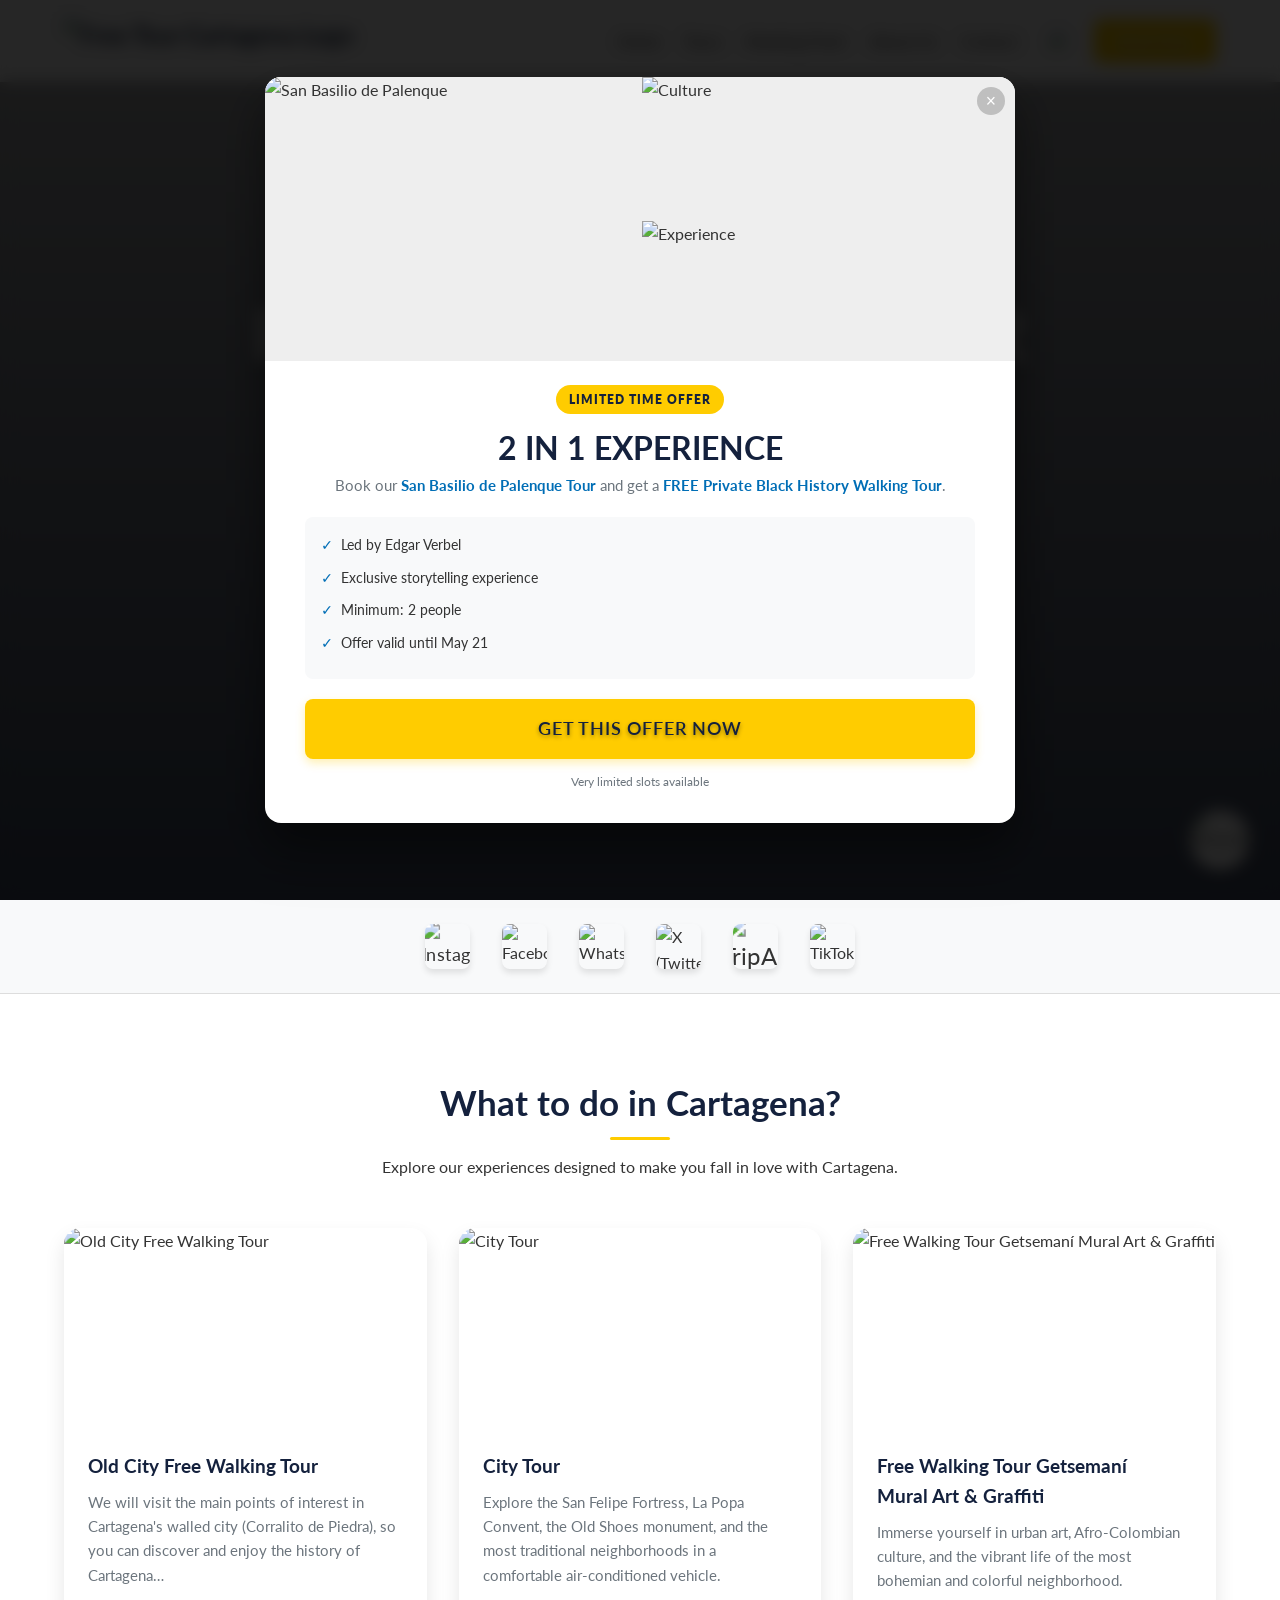
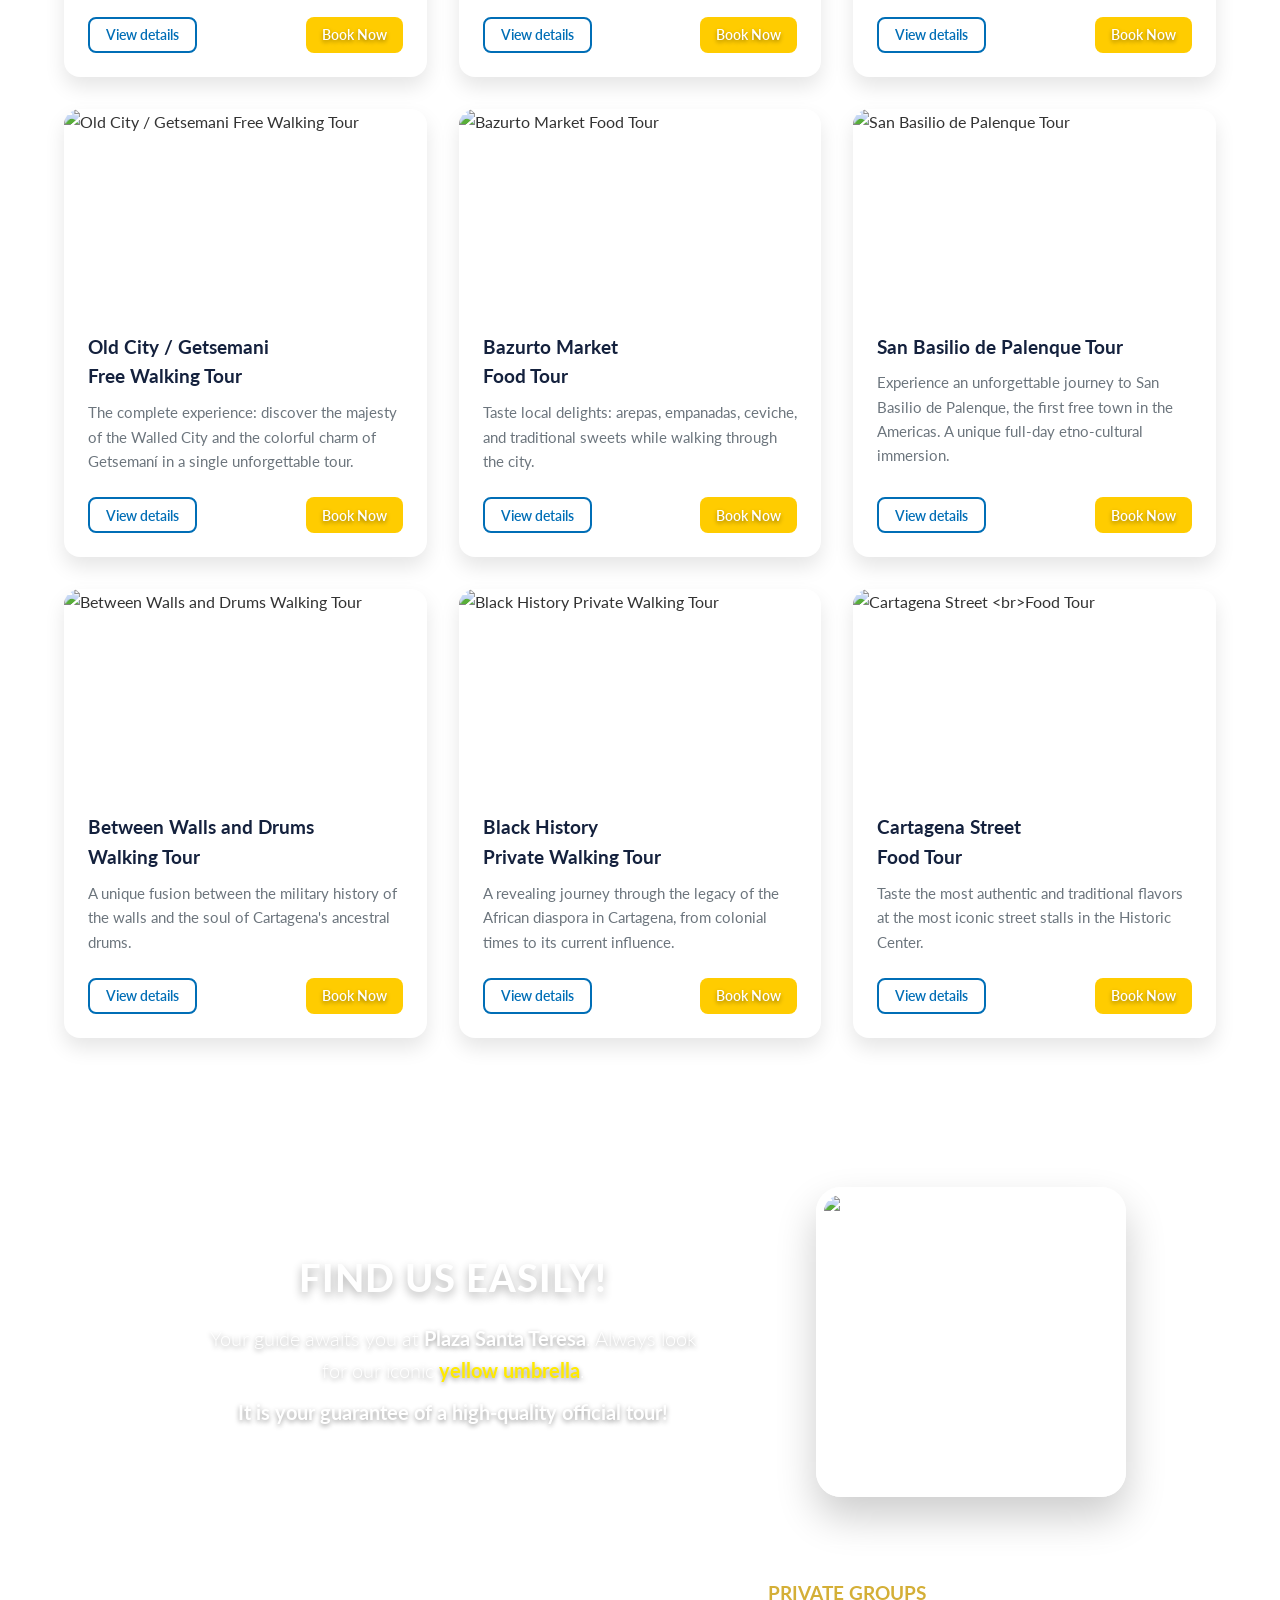
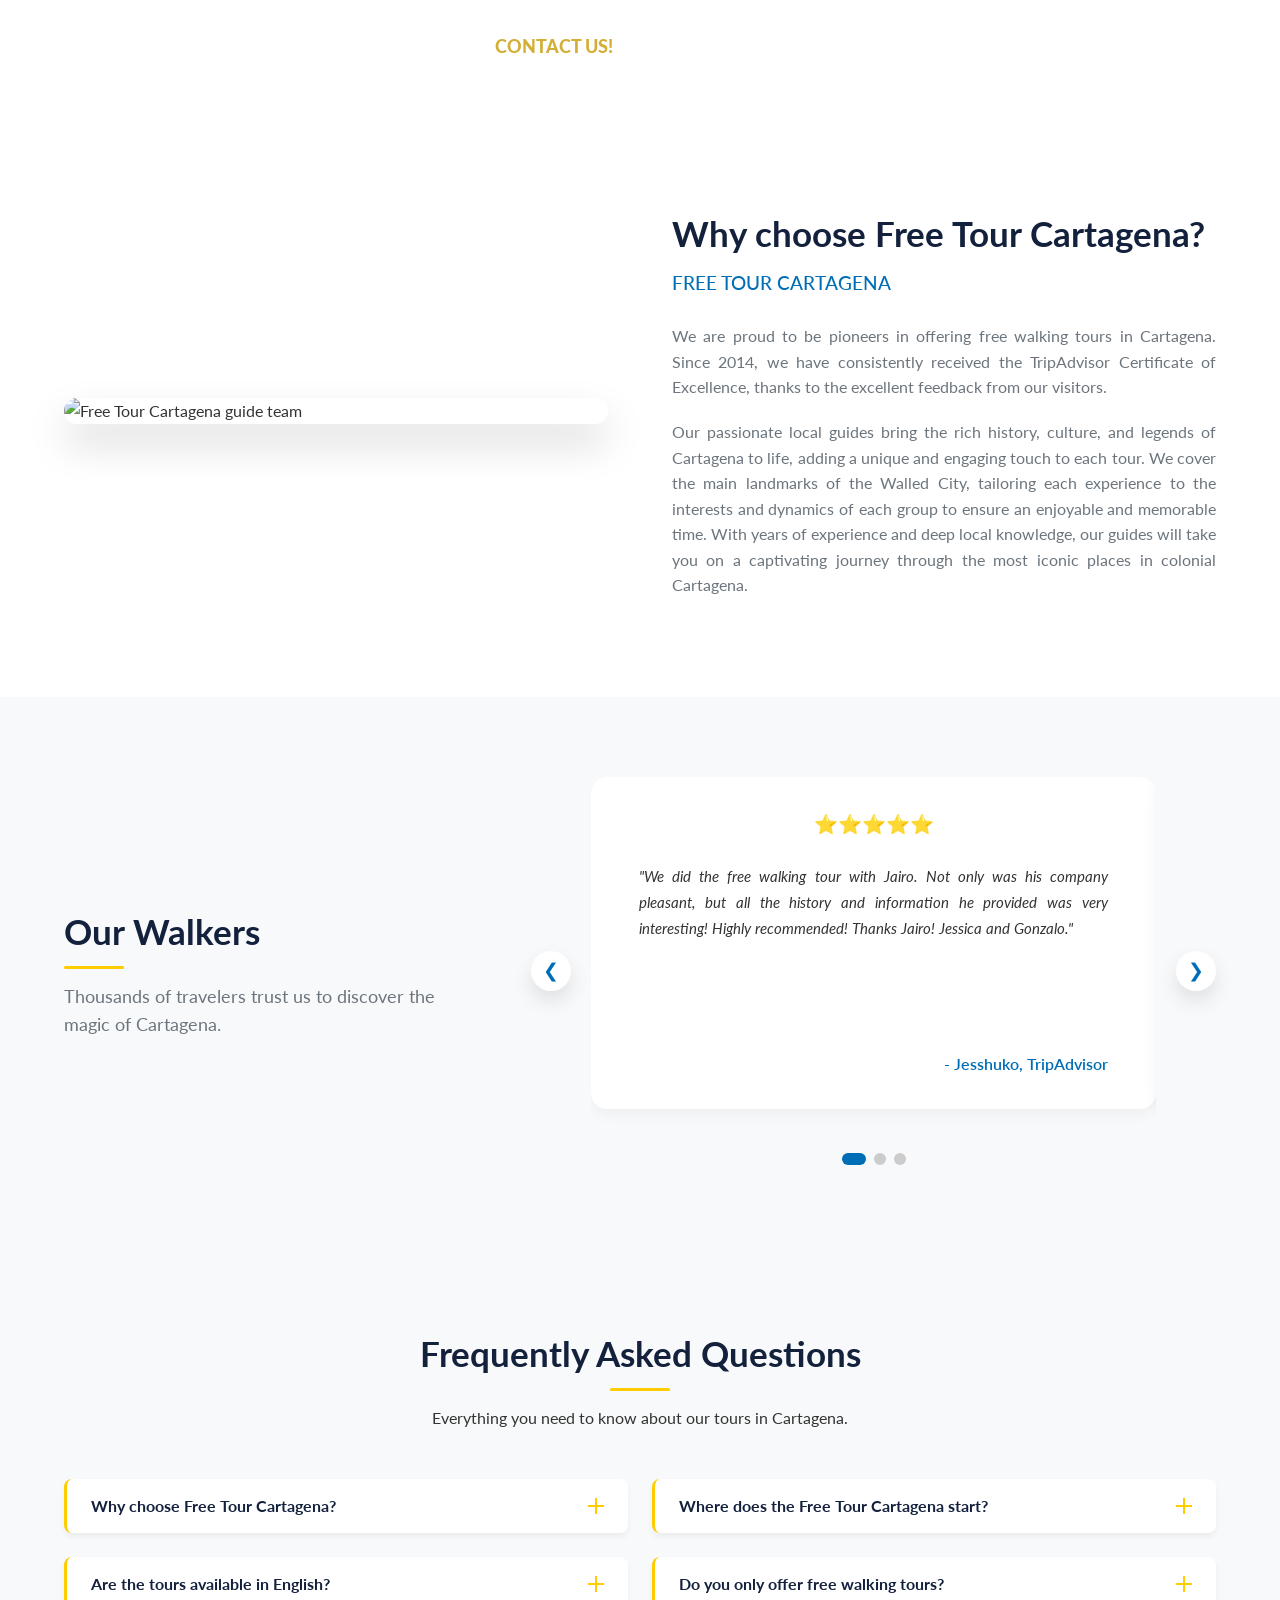
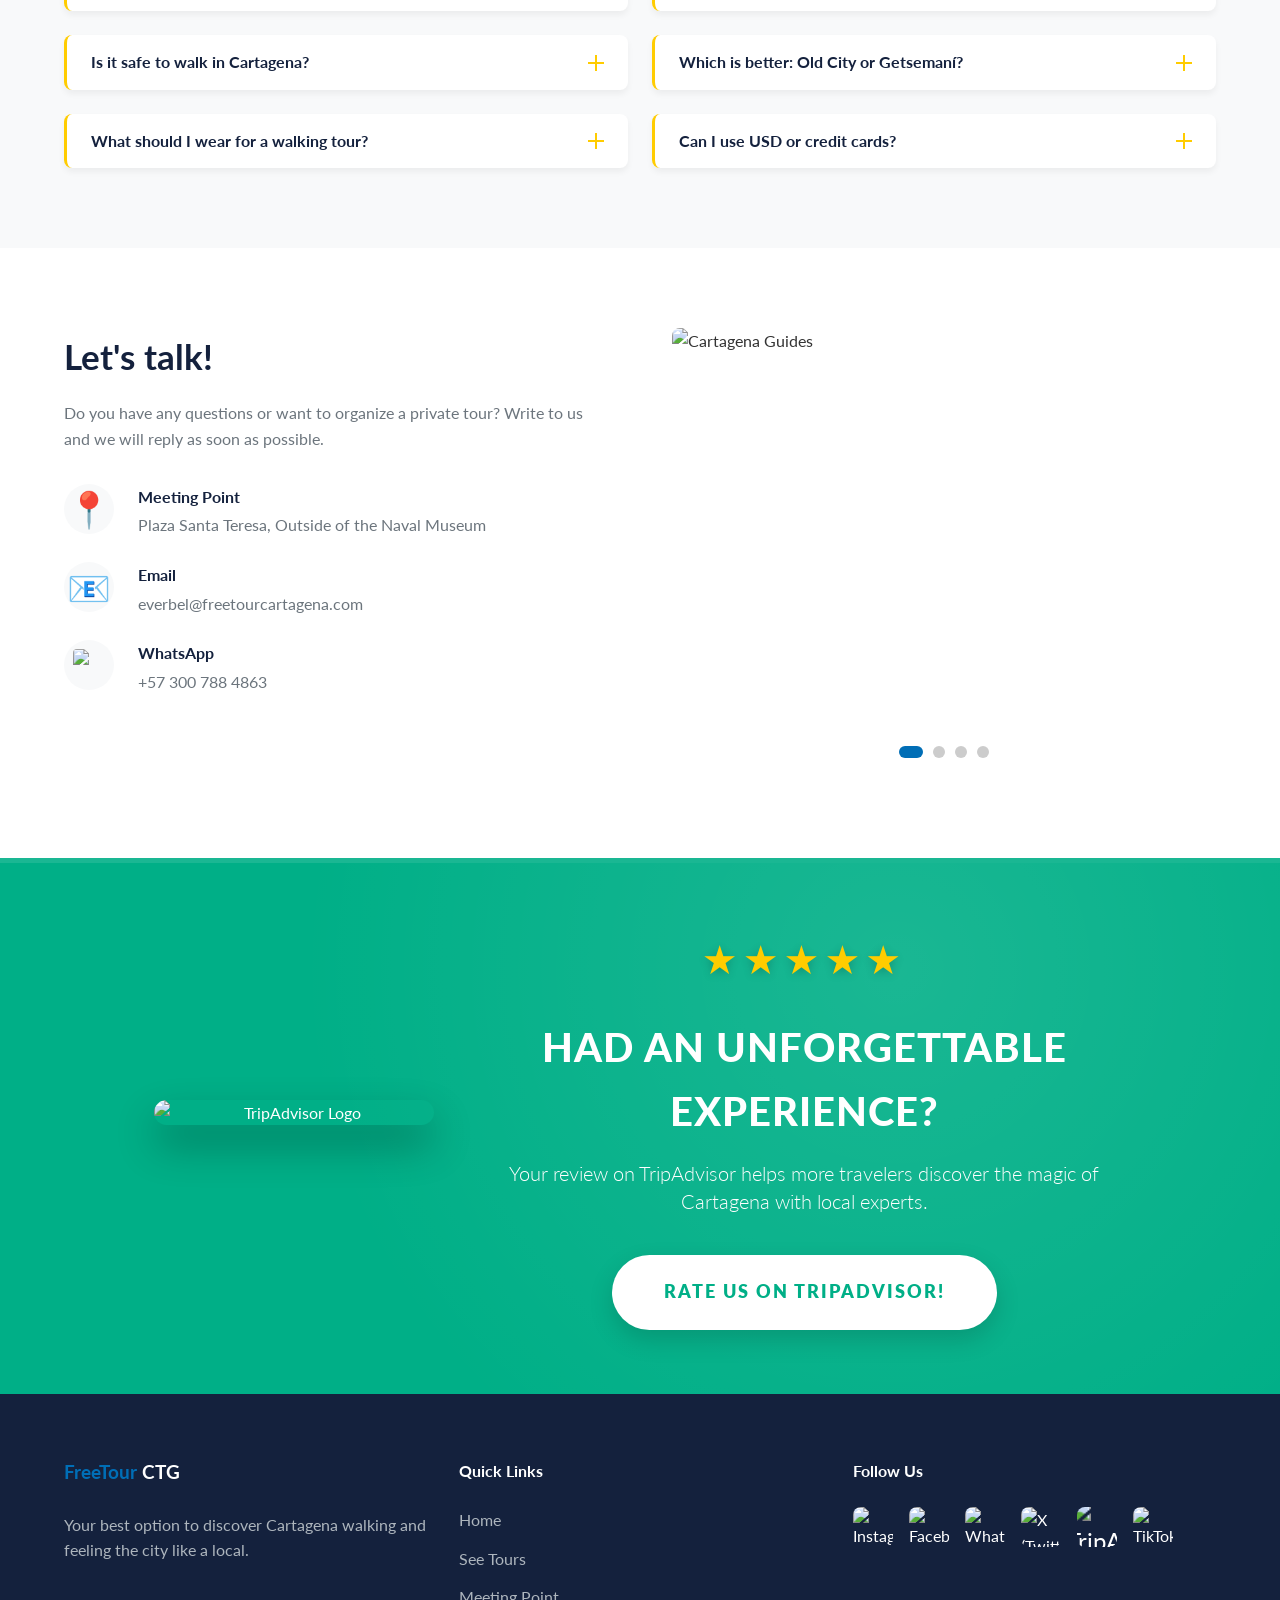
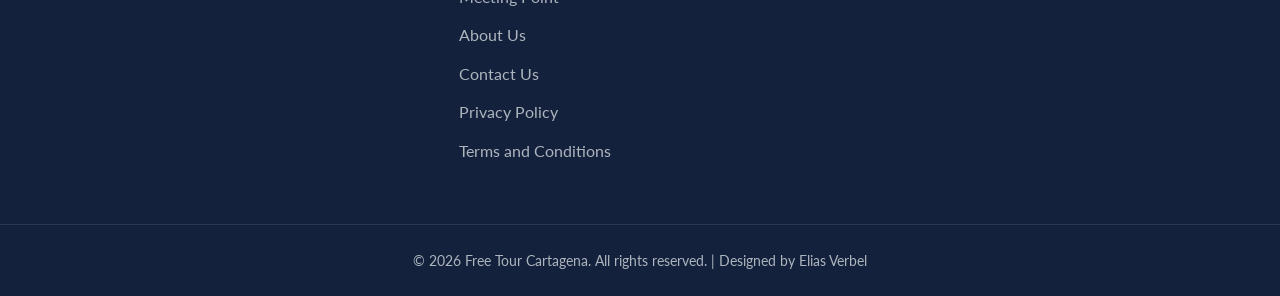
==== index.html @ 549efbe3 "confirmo" ====
<!DOCTYPE html>
<html lang="en">

<head>
    <!-- Google tag (gtag.js) -->
    <script async src="https://www.googletagmanager.com/gtag/js?id=AW-18088379600"></script>
    <script>
        window.dataLayer = window.dataLayer || [];
        function gtag() { dataLayer.push(arguments); }
        gtag('js', new Date());

        gtag('config', 'AW-18088379600');
    </script>
    <!-- Microsoft Clarity Tracking Code -->
    <script type="text/javascript">
        (function(c,l,a,r,i,t,y){
            c[a]=c[a]||function(){(c[a].q=c[a].q||[]).push(arguments)};
            t=l.createElement(r);t.async=1;t.src="https://www.clarity.ms/tag/"+i;
            y=l.getElementsByTagName(r)[0];y.parentNode.insertBefore(t,y);
        })(window, document, "clarity", "script", "wdgn4gk2gu");
    </script>
    <meta charset="UTF-8">
    <meta name="google-site-verification" content="i-Ymrdrwx2oy7xr4deEjilEba-neKweYPTjYNg5RTEI" />
    <meta name="viewport" content="width=device-width, initial-scale=1.0">
    <title>The Best Free Walking Tour in Cartagena, Colombia</title>
    <meta name="description"
        content="Discover Cartagena with the best local guides. Free tours through the Historic Center and Getsemaní. Book now and secure your spot!">
    <meta name="keywords"
        content="Free Tour Cartagena, Walking Tour Cartagena, Getsemani, Old City, Free Tour, Local Guides, Cartagena Colombia">
    <link rel="canonical" href="https://ftc-wheat.vercel.app/">
    <link rel="alternate" hreflang="en" href="https://ftc-wheat.vercel.app/index.html">
    <link rel="alternate" hreflang="es" href="https://ftc-wheat.vercel.app/index-es.html">

    <!-- Open Graph / Facebook -->
    <meta property="og:type" content="website">
    <meta property="og:url" content="https://ftc-wheat.vercel.app/">
    <meta property="og:title" content="The Best Free Walking Tour in Cartagena, Colombia">
    <meta property="og:description"
        content="Discover the history, culture, and flavor of Cartagena with our expert guides. Book your spot now!">
    <meta property="og:image" content="https://ftc-wheat.vercel.app/images/old-city-5.jpg">
    <meta property="og:site_name" content="Free Tour Cartagena">

    <script type="application/ld+json">
    [
      {
        "@context": "https://schema.org",
        "@type": "TravelAgency",
        "@id": "https://ftc-wheat.vercel.app/#organization",
        "name": "Free Tour Cartagena",
        "url": "https://ftc-wheat.vercel.app/",
        "logo": "https://ftc-wheat.vercel.app/images/free-tour-ctg.-col-2.png",
        "image": "https://ftc-wheat.vercel.app/images/old-city-5.jpg",
        "description": "The pioneer and highest-rated free walking tour provider in Cartagena, Colombia since 2014, with over 100,000 satisfied tourists.",
        "address": {
          "@type": "PostalAddress",
          "addressLocality": "Cartagena",
          "addressRegion": "Bolivar",
          "addressCountry": "CO",
          "streetAddress": "Plaza Santa Teresa"
        },
        "telephone": "+573007884863",
        "priceRange": "$",
        "sameAs": [
          "https://www.tripadvisor.co/Attraction_Review-g297476-d7212576-Reviews-Free_Tour_Cartagena-Cartagena_Cartagena_District_Bolivar_Department.html",
          "https://www.instagram.com/free_tour_cartagena/",
          "https://www.facebook.com/freetourcartagena",
          "https://x.com/FTCartagena",
          "https://www.tiktok.com/@free.tour.cartage"
        ]
      },
      {
        "@context": "https://schema.org",
        "@type": "TouristTrip",
        "name": "Old City Free Walking Tour Cartagena",
        "description": "Discover the history and architecture of Cartagena's Walled City with expert local guides.",
        "provider": { "@id": "https://ftc-wheat.vercel.app/#organization" },
        "itinerary": {
          "@type": "ItemList",
          "itemListElement": [
            { "@type": "ListItem", "position": 1, "item": { "@type": "TouristAttraction", "name": "Plaza Santa Teresa" } },
            { "@type": "ListItem", "position": 2, "item": { "@type": "TouristAttraction", "name": "Torre del Reloj" } },
            { "@type": "ListItem", "position": 3, "item": { "@type": "TouristAttraction", "name": "Plaza San Pedro Claver" } }
          ]
        },
        "offers": {
          "@type": "Offer",
          "price": "0",
          "priceCurrency": "USD",
          "description": "Free tour based on tips/gratuities."
        }
      },
      {
        "@context": "https://schema.org",
        "@type": "FAQPage",
        "mainEntity": [
          {
            "@type": "Question",
            "name": "Why choose Free Tour Cartagena?",
            "acceptedAnswer": {
              "@type": "Answer",
              "text": "We are pioneers since 2014 and have received the TripAdvisor Certificate of Excellence for 10 consecutive years. More than 100,000 tourists have already trusted us to discover Cartagena with our expert local guides."
            }
          },
          {
            "@type": "Question",
            "name": "Where does the Free Tour Cartagena start?",
            "acceptedAnswer": {
              "@type": "Answer",
              "text": "The meeting point is at Plaza Santa Teresa, outside the Naval Museum. Look for the guides with yellow umbrellas."
            }
          },
          {
            "@type": "Question",
            "name": "Are the tours available in English?",
            "acceptedAnswer": {
              "@type": "Answer",
              "text": "Yes, we offer tours in both English and Spanish with specialized professional guides."
            }
          },
          {
            "@type": "Question",
            "name": "Do you only offer free walking tours?",
            "acceptedAnswer": {
              "@type": "Answer",
              "text": "No! In addition to our famous Free Walking Tours, we offer specialized experiences including Street Food Tours, Private City Tours, San Basilio de Palenque trips, and Cultural Tours."
            }
          },
          {
            "@type": "Question",
            "name": "Is it safe to walk in Cartagena?",
            "acceptedAnswer": {
              "@type": "Answer",
              "text": "Yes, the Historic Center and Getsemaní are safe for walking. Our guided tours provide an extra layer of security and local knowledge for a worry-free experience."
            }
          },
          {
            "@type": "Question",
            "name": "Which is better: Old City or Getsemani?",
            "acceptedAnswer": {
              "@type": "Answer",
              "text": "Both are essential! The Old City is historical and architectural, while Getsemaní is bohemian and full of street art. Our tours combine both areas."
            }
          },
          {
            "@type": "Question",
            "name": "What should I wear for a walking tour?",
            "acceptedAnswer": {
              "@type": "Answer",
              "text": "Wear light, breathable clothing, comfortable walking shoes, sunscreen, and a hat. Morning tours are best to avoid the heat."
            }
          },
          {
            "@type": "Question",
            "name": "Can I use US dollars or credit cards?",
            "acceptedAnswer": {
              "@type": "Answer",
              "text": "Yes! For your convenience, we accept US Dollars (USD), Credit Cards, and Debit Cards for your gratuities or paid tours. We still recommend having some Colombian Pesos (COP) for small street purchases."
            }
          }
        ]
      }
    ]
    </script>

    <!-- Twitter -->
    <meta property="twitter:card" content="summary_large_image">
    <meta property="twitter:url" content="https://ftc-wheat.vercel.app/">
    <meta property="twitter:title" content="The Best Free Walking Tour in Cartagena, Colombia">
    <meta property="twitter:description"
        content="Discover the history, culture, and flavor of Cartagena with our expert guides. Book your spot now!">
    <meta property="twitter:image" content="https://ftc-wheat.vercel.app/images/old-city-5.jpg">


    <!-- Favicon -->
    <link rel="icon" type="image/png" href="images/free-tour-ctg.-col-2.png">
    <link rel="apple-touch-icon" href="images/free-tour-ctg.-col-2.png">
    <link rel="shortcut icon" href="images/free-tour-ctg.-col-2.png">

    <link
        href="https://fonts.googleapis.com/css2?family=Lato:wght@300;400;700&family=Roboto:wght@400;500;700;900&display=swap"
        rel="stylesheet">
    <link rel="stylesheet" href="styles.css">
</head>

<body>
    <!-- Header / Navbar -->
    <header class="header" id="header">
        <div class="nav-container">
            <a href="#" class="logo">
                <span class="logo-img-wrapper">
                    <img src="images/free-tour-ctg.-col-2.png" alt="Free Tour Cartagena Logo" class="logo-img"
                        loading="lazy" decoding="async">
                </span>
            </a>

            <nav class="navbar" id="navbar">
                <ul class="nav-list" style="align-items: center;">
                    <li><a href="#hero" class="nav-link">Home</a></li>
                    <li><a href="#tours" class="nav-link">Tours</a></li>
                    <li><a href="#meeting-point" class="nav-link">Meeting Point</a></li>
                    <li><a href="#about" class="nav-link">About Us</a></li>
                    <li><a href="#contact" class="nav-link">Contact</a></li>
                    <li class="lang-selector-mobile" style="display:none; margin-top: 1rem;"><a href="index-es.html"
                            class="lang-toggle" title="Switch to Spanish"
                            style="font-size: 1.5rem; text-decoration: none;"><img src="images/co-flag.png"
                                alt="Spanish"
                                style="width:24px; height:18px; object-fit:cover; border-radius:2px; vertical-align: middle;"
                                loading="lazy" decoding="async"></a></li>
                </ul>
                <div class="nav-actions" style="display: flex; gap: 1rem; align-items: center;">
                    <a href="index-es.html" class="lang-toggle desktop-lang" title="Switch to Spanish"
                        style="font-size: 1.5rem; text-decoration: none; cursor: pointer; display: flex; align-items: center;"><img
                            src="images/co-flag.png" alt="Spanish"
                            style="width:28px; height:20px; object-fit:cover; border-radius:3px;" loading="lazy"
                            decoding="async"></a>
                    <a href="https://forms.gle/qF7ktyChunCXRwVp8" target="_blank" rel="noopener noreferrer"
                        class="btn btn-primary nav-btn"
                        style="margin:0; text-decoration:none; display:inline-block;">Book Now</a>
                </div>
            </nav>

            <button class="hamburger" id="hamburger" aria-label="Open menu">
                <span class="bar"></span>
                <span class="bar"></span>
                <span class="bar"></span>
            </button>
        </div>
    </header>

    <main>
        <!-- Hero Section -->
        <section class="hero" id="hero">
            <div class="hero-overlay"></div>
            <div class="hero-content fade-in">
                <h1 class="hero-title"><span class="title-top">Free Walking Tour</span> <br> <span
                        class="text-accent">Cartagena</span></h1>
                <p class="hero-subtitle">Discover the magic, history, and flavor of the walled city with expert local
                    guides.</p>
                <div class="hero-buttons" style="display: flex; justify-content: center; width: 100%;">
                    <a href="https://forms.gle/qF7ktyChunCXRwVp8" class="btn btn-primary" target="_blank"
                        rel="noopener noreferrer"
                        style="background-color: #ffc107; color: #333; font-weight: 800; font-size: 1.3rem; padding: 18px 50px; text-transform: uppercase; letter-spacing: 1px; box-shadow: 0 6px 15px rgba(0,0,0,0.4); text-decoration: none; display: inline-block;">BOOK
                        NOW</a>
                </div>
            </div>
        </section>



        <!-- Social Icons Strip -->
        <section class="social-strip">
            <div class="container">
                <a href="https://www.instagram.com/free_tour_cartagena/" target="_blank" rel="noopener noreferrer"
                    class="social-icon-link" title="Instagram">
                    <img src="images/instagram.jpeg" alt="Instagram"
                        style="width: 100%; height: 100%; object-fit: cover; transform: scale(1.15);" loading="lazy"
                        decoding="async">
                </a>
                <a href="https://www.facebook.com/freetourcartagena" target="_blank" rel="noopener noreferrer"
                    class="social-icon-link" title="Facebook">
                    <img src="images/facebook.png" alt="Facebook" loading="lazy" decoding="async">
                </a>
                <a href="https://wa.me/573007884863" target="_blank" rel="noopener noreferrer" class="social-icon-link"
                    title="WhatsApp">
                    <img src="images/whatsapp.jpg" alt="WhatsApp" loading="lazy" decoding="async">
                </a>
                <a href="https://x.com/FTCartagena" target="_blank" rel="noopener noreferrer" class="social-icon-link"
                    title="X (Twitter)">
                    <img src="images/x.png" alt="X (Twitter)" loading="lazy" decoding="async">
                </a>
                <a href="https://www.tripadvisor.co/Attraction_Review-g297476-d7212576-Reviews-Free_Tour_Cartagena-Cartagena_Cartagena_District_Bolivar_Department.html"
                    target="_blank" rel="noopener noreferrer" class="social-icon-link" title="TripAdvisor">
                    <img src="images/tripadvisor.png" alt="TripAdvisor" class="ta-icon-img" loading="lazy"
                        decoding="async">
                </a>
                <a href="https://www.tiktok.com/@free.tour.cartage" target="_blank" rel="noopener noreferrer"
                    class="social-icon-link" title="TikTok">
                    <img src="images/tiktok.png" alt="TikTok" loading="lazy" decoding="async">
                </a>
            </div>
        </section>

        <!-- Tours Section -->
        <section class="tours section" id="tours">
            <div class="container">
                <div class="section-title text-center">
                    <h2>What to do in Cartagena?</h2>
                    <p>Explore our experiences designed to make you fall in love with Cartagena.</p>
                </div>

                <div class="tours-grid">
                    <!-- Card 1 -->
                    <article class="tour-card">
                        <div class="tour-card-img">
                            <img src="images/old-city-5.jpg" data-modal-img="images/old-city-3.jpg,images/old-city.jpg"
                                alt="Old City Free Walking Tour" loading="lazy" decoding="async">

                        </div>
                        <div class="tour-card-content">
                            <h3>Old City Free Walking Tour</h3>
                            <p>We will visit the main points of interest in Cartagena's walled city (Corralito de
                                Piedra), so you can discover and enjoy the history of Cartagena…</p>
                            <div class="tour-more-details">
                                <p style="margin-bottom: 15px; line-height: 1.6;">This is a scenic walking tour where,
                                    instead of visiting museums, we immerse ourselves in the essence of the city. We
                                    start at <a href="https://maps.app.goo.gl/vC9tEFyDg2LsvtPC9" target="_blank"
                                        rel="noopener noreferrer" style="color: inherit; text-decoration: none;">Plaza
                                        Santa Teresa</a> with an introduction to the history of Cartagena, to then walk
                                    through iconic places such as Plaza San Pedro Claver, Plaza de la Aduana, the
                                    legendary Torre del Reloj, and Plaza de la Proclamación. We will also visit the
                                    Catedral de Santa Catalina, Parque Simón Bolívar, and the iconic plazas of Santo
                                    Domingo and de la Merced, discovering the secrets held within every corner of the
                                    Walled City.</p>
                                <ul style="list-style: none; padding: 0; font-size: 1.05rem;">
                                    <li style="margin-bottom: 10px;"><strong
                                            style="color: var(--primary-color);">Meeting Point:</strong> <a
                                            href="https://maps.app.goo.gl/vC9tEFyDg2LsvtPC9" target="_blank"
                                            rel="noopener noreferrer"
                                            style="color: inherit; text-decoration: none;">Plaza Santa Teresa</a></li>
                                    <li style="margin-bottom: 10px;"><strong
                                            style="color: var(--primary-color);">Departures:</strong> Every day</li>
                                    <li style="margin-bottom: 10px;"><strong
                                            style="color: var(--primary-color);">Schedule:</strong> 10:00 a.m.</li>
                                    <li style="margin-bottom: 10px;"><strong
                                            style="color: var(--primary-color);">Language:</strong> English/Spanish</li>
                                    <li><strong style="color: var(--primary-color);">Duration:</strong> 2 hours</li>
                                </ul>
                            </div>
                            <div class="tour-actions">
                                <button class="btn btn-outline btn-sm"
                                    onclick="openTourDetails(this, 'Old City Free Walking Tour')">View details</button>
                                <a href="https://forms.gle/qF7ktyChunCXRwVp8" class="btn btn-primary btn-sm"
                                    target="_blank" rel="noopener noreferrer">Book Now</a>
                            </div>
                        </div>
                    </article>

                    <!-- Card 2 -->
                    <article class="tour-card">
                        <div class="tour-card-img">
                            <img src="images/castillo.jpg" data-modal-img="images/city-1.jpg,images/city-2.jpg"
                                alt="City Tour" loading="lazy" decoding="async">

                        </div>
                        <div class="tour-card-content">
                            <h3>City Tour</h3>
                            <p>Explore the San Felipe Fortress, La Popa Convent, the Old Shoes monument, and the most
                                traditional neighborhoods in a comfortable air-conditioned vehicle.</p>
                            <div class="tour-more-details">
                                <p style="margin-bottom: 15px; line-height: 1.6; text-align: justify;">The tour includes
                                    pickup in an air-conditioned vehicle in Manga, Bocagrande, Crespo, Castillo Grande,
                                    and Laguito (or meeting points at Las Bóvedas and Hotel Charleston for the Downtown
                                    area). We will visit the San Felipe de Barajas Fortress and the Santa Cruz de la
                                    Popa Convent with entrance tickets included, as well as a stop at the Old Shoes
                                    Monument. The tour is completed with a visit through traditional neighborhoods and a
                                    guided one-hour walk through the Historic Center with a specialized professional
                                    guide.</p>
                                <ul style="list-style: none; padding: 0; font-size: 1.05rem; margin-bottom: 15px;">
                                    <li style="margin-bottom: 5px;"><strong
                                            style="color: var(--primary-color);">Departures:</strong> Every day</li>
                                    <li style="margin-bottom: 5px;"><strong
                                            style="color: var(--primary-color);">Time:</strong> 8:00 am and 2:00 p.m.
                                    </li>
                                    <li style="margin-bottom: 5px;"><strong
                                            style="color: var(--primary-color);">Language:</strong> English/Spanish
                                        (simultaneously)</li>
                                    <li style="margin-bottom: 1px;"><strong
                                            style="color: var(--primary-color);">Duration:</strong> 4 hours</li>
                                    <li style="margin-bottom: 5px;"><strong
                                            style="color: var(--primary-color);">Price:</strong> $50 USD per person</li>
                                    <li style="margin-bottom: 5px;"><strong
                                            style="color: var(--primary-color);">Reservations:</strong> Minimum 24 hours
                                        before</li>
                                </ul>
                                <p
                                    style="font-size: 0.95rem; color: #555; background: #f9f9f9; padding: 10px; border-left: 4px solid var(--primary-color);">
                                    <strong>Private Tour</strong> option available for $70 USD per person (minimum of
                                    two people).</p>
                            </div>
                            <div class="tour-actions">
                                <button class="btn btn-outline btn-sm" onclick="openTourDetails(this, 'City Tour')">View
                                    details</button>
                                <a href="https://forms.gle/qF7ktyChunCXRwVp8" class="btn btn-primary btn-sm"
                                    target="_blank" rel="noopener noreferrer">Book Now</a>
                            </div>
                        </div>
                    </article>

                    <!-- Card 3 -->
                    <article class="tour-card">
                        <div class="tour-card-img">
                            <img src="images/getsemani-2.jpg"
                                data-modal-img="images/getsemani-4.jpg,images/getsemani-5.jpg,images/getsemani-6.jpg"
                                alt="Free Walking Tour Getsemaní Mural Art & Graffiti" loading="lazy" decoding="async">

                        </div>
                        <div class="tour-card-content">
                            <h3>Free Walking Tour Getsemaní <br>Mural Art & Graffiti</h3>
                            <p>Immerse yourself in urban art, Afro-Colombian culture, and the vibrant life of the most
                                bohemian and colorful neighborhood.</p>
                            <div class="tour-more-details">
                                <p style="margin-bottom: 15px; line-height: 1.6;">Learn the true history of Graffiti and
                                    Mural Art located in the "coolest" neighborhood in the world according to Forbes
                                    Magazine, we are talking about the Getsemaní neighborhood. We will walk through its
                                    streets and learn the history of its alleys, houses, and plazas. After this walking
                                    tour, you will understand why everyone says: "I love Getsemaní". We will walk on the
                                    Walls and you will understand why it is called "The Slums of Getsemaní".</p>
                                <ul style="list-style: none; padding: 0; font-size: 1.05rem;">
                                    <li style="margin-bottom: 10px;"><strong
                                            style="color: var(--primary-color);">Meeting Point:</strong> Palito de
                                        Caucho</li>
                                    <li style="margin-bottom: 10px;"><strong
                                            style="color: var(--primary-color);">Departures:</strong> Monday to Saturday
                                    </li>
                                    <li style="margin-bottom: 10px;"><strong
                                            style="color: var(--primary-color);">Time:</strong> 4:00 p.m.</li>
                                    <li style="margin-bottom: 10px;"><strong
                                            style="color: var(--primary-color);">Language:</strong> English Only</li>
                                    <li><strong style="color: var(--primary-color);">Duration:</strong> 2 hours</li>
                                </ul>
                            </div>
                            <div class="tour-actions">
                                <button class="btn btn-outline btn-sm"
                                    onclick="openTourDetails(this, 'Free Walking Tour Getsemaní <br>Mural Art &amp; Graffiti')">View
                                    details</button>
                                <a href="https://forms.gle/qF7ktyChunCXRwVp8" class="btn btn-primary btn-sm"
                                    target="_blank" rel="noopener noreferrer">Book Now</a>
                            </div>
                        </div>
                    </article>

                    <!-- Card 4 (Old City / Getsemaní) -->
                    <article class="tour-card">
                        <div class="tour-card-img">
                            <img src="images/old-city-6.jpg"
                                data-modal-img="images/getsemani.jpg,images/old-city.jpg,images/getsemani-5.jpg,images/getsemani.jpg"
                                alt="Old City / Getsemani Free Walking Tour"
                                style="object-position: center calc(50% + 5px);" loading="lazy" decoding="async">

                        </div>
                        <div class="tour-card-content">
                            <h3>Old City / Getsemani <br> Free Walking Tour</h3>
                            <p>The complete experience: discover the majesty of the Walled City and the colorful charm
                                of Getsemaní in a single unforgettable tour.</p>
                            <div class="tour-more-details">
                                <p style="margin-bottom: 15px; line-height: 1.6;">This combination tour offers the best
                                    of both worlds. We will begin by exploring the squares and historic ramparts of the
                                    Old City, then cross into the vibrant Getsemaní neighborhood, famous for its urban
                                    art, flags, and authentic atmosphere. A comprehensive walk to understand Cartagena's
                                    evolution from its colonial roots to its bohemian present.</p>
                                <ul style="list-style: none; padding: 0; font-size: 1.05rem;">
                                    <li style="margin-bottom: 10px;"><strong
                                            style="color: var(--primary-color);">Meeting Point:</strong> <a
                                            href="https://maps.app.goo.gl/vC9tEFyDg2LsvtPC9" target="_blank"
                                            rel="noopener noreferrer"
                                            style="color: inherit; text-decoration: none;">Plaza Santa Teresa</a></li>
                                    <li style="margin-bottom: 10px;"><strong
                                            style="color: var(--primary-color);">Departures:</strong> Every day</li>
                                    <li style="margin-bottom: 10px;"><strong
                                            style="color: var(--primary-color);">Time:</strong> 9:30 a.m. and 4:00 p.m.
                                    </li>
                                    <li style="margin-bottom: 10px;"><strong
                                            style="color: var(--primary-color);">Language:</strong> Spanish/English</li>
                                    <li><strong style="color: var(--primary-color);">Duration:</strong> 2.5 hours</li>
                                </ul>
                            </div>
                            <div class="tour-actions">
                                <button class="btn btn-outline btn-sm"
                                    onclick="openTourDetails(this, 'Old City / Getsemani <br> Free Walking Tour')">View
                                    details</button>
                                <a href="https://forms.gle/qF7ktyChunCXRwVp8" class="btn btn-primary btn-sm"
                                    target="_blank" rel="noopener noreferrer">Book Now</a>
                            </div>
                        </div>
                    </article>

                    <!-- Card 5 (Bazurto Duplicate) -->
                    <article class="tour-card">
                        <div class="tour-card-img">
                            <img src="images/bazurto.jpg"
                                data-modal-img="images/bazurto-2.jpg,images/bazurto-3.jpg,images/bazurto-4.jpg"
                                alt="Bazurto Market Food Tour" loading="lazy" decoding="async">
                        </div>
                        <div class="tour-card-content">
                            <h3>Bazurto Market <br>Food Tour</h3>
                            <p>Taste local delights: arepas, empanadas, ceviche, and traditional sweets while walking
                                through the city.</p>
                            <div class="tour-more-details">
                                <p style="margin-bottom: 15px; line-height: 1.6;">Bazurto Market is a traditional market
                                    offering fish, meat, fruit, and clothing, and it is as significant in Cartagena as
                                    the Old City or the 'little Miami' (Bocagrande). It is a very traditional market,
                                    barely visited by tourists.</p>
                                <p style="margin-bottom: 15px; line-height: 1.6;">We will walk through a labyrinth of
                                    narrow streets, where the tour guide will introduce you to all kinds of fruits,
                                    vegetables, fish, seafood, and meats. We will taste different fruits and enjoy a
                                    delicious, typical lunch.</p>
                                <p style="margin-bottom: 15px; line-height: 1.6;">At the end of our visit to Bazurto
                                    Market, you will enjoy a cold Costeñita beer in a popular bar.</p>
                                <ul style="list-style: none; padding: 0; font-size: 1.05rem;">
                                    <li style="margin-bottom: 10px;"><strong
                                            style="color: var(--primary-color);">Meeting Point:</strong> <a
                                            href="https://maps.app.goo.gl/vC9tEFyDg2LsvtPC9" target="_blank"
                                            rel="noopener noreferrer"
                                            style="color: inherit; text-decoration: none;">Plaza Santa Teresa</a></li>
                                    <li style="margin-bottom: 10px;"><strong
                                            style="color: var(--primary-color);">Departures:</strong> Monday to Saturday
                                    </li>
                                    <li style="margin-bottom: 10px;"><strong
                                            style="color: var(--primary-color);">Time:</strong> 9:00 a.m.</li>
                                    <li style="margin-bottom: 10px;"><strong
                                            style="color: var(--primary-color);">Language:</strong> Spanish/English</li>
                                    <li style="margin-bottom: 10px;"><strong
                                            style="color: var(--primary-color);">Duration:</strong> 4 hours</li>
                                    <li style="margin-bottom: 10px;"><strong
                                            style="color: var(--primary-color);">Price:</strong> 50 USD per person
                                        (Minimum 2 people)</li>
                                    <li><strong style="color: var(--primary-color);">Reservations:</strong> Minimum 24
                                        hours before departure.</li>
                                </ul>
                            </div>
                            <div class="tour-actions">
                                <button class="btn btn-outline btn-sm"
                                    onclick="openTourDetails(this, 'Bazurto Market <br>Food Tour')">View
                                    details</button>
                                <a href="https://forms.gle/qF7ktyChunCXRwVp8" class="btn btn-primary btn-sm"
                                    target="_blank" rel="noopener noreferrer">Book Now</a>
                            </div>
                        </div>
                    </article>

                    <!-- Card 6 (Palenque) -->
                    <article class="tour-card">
                        <div class="tour-card-img">
                            <img src="images/palenque.jpeg"
                                data-modal-img="images/palenque-2.jpg,images/palenque-1.jpeg,images/palenque-3.jpg"
                                alt="San Basilio de Palenque Tour" style="object-position: center 45%;" loading="lazy"
                                decoding="async">
                        </div>
                        <div class="tour-card-content">
                            <h3>San Basilio de Palenque Tour</h3>
                            <p>Experience an unforgettable journey to San Basilio de Palenque, the first free town in the Americas. A unique full-day etno-cultural immersion.</p>
                            <div class="tour-more-details">
                                <p style="margin-bottom: 15px; line-height: 1.6;">Experience an unforgettable journey to San Basilio de Palenque, the first free African town in the Americas. This full-day etno-cultural immersion goes beyond a simple visit, offering a deep dive into living traditions, ancestral rhythms, and inspiring stories of resistance, identity, and freedom led by authentic community guides.</p>
                                <p style="margin-bottom: 15px; line-height: 1.6; font-weight: bold; color: var(--primary-color);">Book this tour and unlock a 2 IN 1 EXPERIENCE:<br>
                                    Get a FREE Private Black History Walking Tour in Cartagena’s Historic Center — an exclusive, high-impact experience led by Edgar Verbel, shared in a way never told before.</p>
                                <p style="margin-bottom: 15px; line-height: 1.6; font-style: italic;">Only a few private slots available per week. Once they’re gone — or after May 21 — this offer disappears.</p>
                                <p style="margin-bottom: 15px; line-height: 1.6;">This unique experience is designed and
                                    operated directly by Free Tour Cartagena to ensure an authentic and respectful
                                    connection without intermediaries. With limited availability, this tour includes
                                    air-conditioned transport, bilingual guidance, water, and souvenirs, providing the
                                    most meaningful way to experience the soul of Afro-Colombian heritage.</p>
                                <ul style="list-style: none; padding: 0; font-size: 1.05rem;">
                                    <li style="margin-bottom: 10px;"><strong
                                            style="color: var(--primary-color);">Language:</strong> Spanish/English</li>
                                    <li style="margin-bottom: 10px;"><strong
                                            style="color: var(--primary-color);">Departures:</strong> Everyday</li>
                                    <li style="margin-bottom: 10px;"><strong
                                            style="color: var(--primary-color);">Time:</strong> 9:00 a.m. to 03:00 p.m.
                                    </li>
                                    <li style="margin-bottom: 10px;"><strong
                                            style="color: var(--primary-color);">Cost:</strong> According to the number
                                        of participants. Special Price for groups of 5+</li>
                                    <li style="margin-bottom: 10px;"><strong
                                            style="color: var(--primary-color);">Reservations:</strong> Minimum 24 hours
                                        before departure.</li>
                                    <li><strong style="color: var(--primary-color);">Pickup:</strong> We pick you up at
                                        your hotel.</li>
                                </ul>
                            </div>
                            <div class="tour-actions">
                                <button class="btn btn-outline btn-sm"
                                    onclick="openTourDetails(this, 'San Basilio de <br> Palenque Tour')">View
                                    details</button>
                                <a href="https://forms.gle/qF7ktyChunCXRwVp8" class="btn btn-primary btn-sm"
                                    target="_blank" rel="noopener noreferrer">Book Now</a>
                            </div>
                        </div>
                    </article>

                    <!-- Card 7 (Entre Murallas y Tambores) -->
                    <article class="tour-card">
                        <div class="tour-card-img">
                            <img src="images/tambores.jpeg" alt="Between Walls and Drums Walking Tour"
                                style="object-position: center 95%;" loading="lazy" decoding="async">

                        </div>
                        <div class="tour-card-content">
                            <h3>Between Walls and Drums <br>Walking Tour</h3>
                            <p>A unique fusion between the military history of the walls and the soul of Cartagena's
                                ancestral drums.</p>
                            <div class="tour-more-details">
                                <p style="margin-bottom: 15px; line-height: 1.6;">Experience a vibrant live cultural
                                    journey in Cartagena that celebrates its rich Afro-Caribbean heritage through
                                    gastronomy, music, dance, and tradition. This sensory experience transports you from
                                    the 16th-century colonial era to the diverse and creative city of today,
                                    highlighting the stories expressed in its people, cuisine, ancestral rhythms, and
                                    literature.</p>
                                <p style="margin-bottom: 15px; line-height: 1.6;">What does this experience include?</p>
                                <ul
                                    style="list-style: disc; padding-left: 20px; font-size: 0.95rem; margin-bottom: 15px; line-height: 1.5;">
                                    <li>Tasting of typical Cartagena food and regional fruits</li>
                                    <li>Presentation of a live folkloric group and Afro-Caribbean musical show</li>
                                    <li>Interactive participation with a music teacher</li>
                                    <li>Specialized cultural guide in history and traditions</li>
                                    <li>Bottle of water</li>
                                </ul>
                                <ul style="list-style: none; padding: 0; font-size: 1.05rem;">
                                    <li style="margin-bottom: 10px;"><strong
                                            style="color: var(--primary-color);">Meeting Point:</strong> <a
                                            href="https://maps.app.goo.gl/vC9tEFyDg2LsvtPC9" target="_blank"
                                            rel="noopener noreferrer"
                                            style="color: inherit; text-decoration: none;">Plaza Santa Teresa</a></li>
                                    <li style="margin-bottom: 10px;"><strong
                                            style="color: var(--primary-color);">Language:</strong> Spanish/English</li>
                                    <li style="margin-bottom: 10px;"><strong
                                            style="color: var(--primary-color);">Duration:</strong> 3 hours</li>
                                    <li style="margin-bottom: 10px;"><strong
                                            style="color: var(--primary-color);">Price:</strong> 40 USD per person (30
                                        USD without food)</li>
                                    <li><strong style="color: var(--primary-color);">Reservations:</strong> Minimum 24
                                        hours before departure</li>
                                </ul>
                            </div>
                            <div class="tour-actions">
                                <button class="btn btn-outline btn-sm"
                                    onclick="openTourDetails(this, 'Between Walls and Drums <br>Walking Tour')">View
                                    details</button>
                                <a href="https://forms.gle/qF7ktyChunCXRwVp8" class="btn btn-primary btn-sm"
                                    target="_blank" rel="noopener noreferrer">Book Now</a>
                            </div>
                        </div>
                    </article>

                    <!-- Card 8 (Black History) -->
                    <article class="tour-card">
                        <div class="tour-card-img">
                            <img src="images/black.jpg" alt="Black History Private Walking Tour"
                                style="object-position: center 90%;" loading="lazy" decoding="async">

                        </div>
                        <div class="tour-card-content">
                            <h3>Black History <br>Private Walking Tour</h3>
                            <p>A revealing journey through the legacy of the African diaspora in Cartagena, from
                                colonial times to its current influence.</p>
                            <div class="tour-more-details">
                                <p style="margin-bottom: 15px; line-height: 1.6; font-weight: bold; color: var(--primary-color);">This Private Black History Walking Tour is COMPLETELY FREE when you book our San Basilio de Palenque Tour — on the day and time that works best for you.</p>
                                <ul style="list-style: none; padding: 0; font-size: 0.95rem; margin-bottom: 15px; line-height: 1.5;">
                                    <li>Only valid for direct bookings on our website</li>
                                    <li>Minimum: 2 people</li>
                                    <li>Valid until May 21</li>
                                    <li>Very limited private slots available</li>
                                </ul>
                                <p style="margin-bottom: 15px; line-height: 1.6; font-style: italic;">Led by Edgar Verbel, this is not a conventional tour — it’s a powerful, immersive storytelling experience delivered in a way never seen before.</p>
                                <p style="margin-bottom: 15px; line-height: 1.6; font-weight: bold;">This is more than history… it’s a connection to identity, culture, and legacy.</p>
                                <p style="margin-bottom: 15px; line-height: 1.6;">Beyond its colonial walls, Cartagena
                                    preserves a profound memory shaped by African heritage, which has defined much of
                                    its identity. This 3-hour tour takes you through historic plazas and colorful
                                    streets, where every corner tells stories of slavery and resistance, struggles for
                                    freedom, and communities that kept their roots alive. You’ll learn about the
                                    Palenques, the first free towns in the Americas, and discover how Afro-descendant
                                    music, dance, cuisine, and traditions still pulse vibrantly in the city’s daily
                                    life. An experience that connects past and present, unveiling the cultural richness
                                    that makes Cartagena truly unique.</p>
                                <ul style="list-style: none; padding: 0; font-size: 1.05rem;">
                                    <li style="margin-bottom: 10px;"><strong
                                            style="color: var(--primary-color);">Meeting Point:</strong> <a
                                            href="https://maps.app.goo.gl/vC9tEFyDg2LsvtPC9" target="_blank"
                                            rel="noopener noreferrer"
                                            style="color: inherit; text-decoration: none;">Plaza Santa Teresa</a></li>
                                    <li style="margin-bottom: 10px;"><strong
                                            style="color: var(--primary-color);">Departures:</strong> Monday to Saturday
                                    </li>
                                    <li style="margin-bottom: 10px;"><strong
                                            style="color: var(--primary-color);">Time:</strong> 9:00 AM</li>
                                    <li style="margin-bottom: 10px;"><strong
                                            style="color: var(--primary-color);">Language:</strong> Spanish/English</li>
                                    <li><strong style="color: var(--primary-color);">Duration:</strong> 3 hours</li>
                                </ul>
                            </div>
                            <div class="tour-actions">
                                <button class="btn btn-outline btn-sm"
                                    onclick="openTourDetails(this, 'Black History <br>Private Walking Tour')">View
                                    details</button>
                                <a href="https://forms.gle/qF7ktyChunCXRwVp8" class="btn btn-primary btn-sm"
                                    target="_blank" rel="noopener noreferrer">Book Now</a>
                            </div>
                        </div>
                    </article>

                    <!-- Card 9 (Street Food) -->
                    <article class="tour-card">
                        <div class="tour-card-img">
                            <img src="images/food-2.jpg" data-modal-img="images/food.jpg"
                                alt="Cartagena Street <br>Food Tour" style="object-position: center 10%;" loading="lazy"
                                decoding="async">

                        </div>
                        <div class="tour-card-content">
                            <h3>Cartagena Street <br>Food Tour</h3>
                            <p>Taste the most authentic and traditional flavors at the most iconic street stalls in the
                                Historic Center.</p>
                            <div class="tour-more-details">
                                <p style="margin-bottom: 15px; line-height: 1.6;">Taste the real Cartagena on our Street
                                    Food Tour, a flavorful journey through the city’s vibrant streets, history, and
                                    local traditions. In this 2.5 to 3-hour culinary experience, you’ll explore
                                    Cartagena’s hidden food gems while tasting its most iconic dishes:</p>
                                <ul
                                    style="list-style: disc; padding-left: 20px; font-size: 0.95rem; margin-bottom: 15px; line-height: 1.5;">
                                    <li>Arepa de Huevo – crispy, golden, and filled with egg</li>
                                    <li>Empanadas – delicious Colombian-style snacks</li>
                                    <li>Patacón with cheese – the perfect salty treat</li>
                                    <li>Cartagena-style ceviche – fresh and full of flavor</li>
                                    <li>Tropical fruits – sweet and refreshing</li>
                                    <li>Traditional sweets – made by local artisans</li>
                                    <li>Includes bottled water</li>
                                </ul>
                                <ul style="list-style: none; padding: 0; font-size: 1.05rem;">
                                    <li style="margin-bottom: 10px;"><strong
                                            style="color: var(--primary-color);">Departures:</strong> Monday to Saturday
                                    </li>
                                    <li style="margin-bottom: 10px;"><strong
                                            style="color: var(--primary-color);">Hour:</strong> 9:00 a.m.</li>
                                    <li style="margin-bottom: 10px;"><strong
                                            style="color: var(--primary-color);">Language:</strong> English/Spanish</li>
                                    <li style="margin-bottom: 10px;"><strong
                                            style="color: var(--primary-color);">Price:</strong> $40 USD per person ($30
                                        USD if you take our Free Walking Tour)</li>
                                    <li style="margin-bottom: 10px;"><strong
                                            style="color: var(--primary-color);">Duration:</strong> 2.5 - 3 hours</li>
                                </ul>
                            </div>
                            <div class="tour-actions">
                                <button class="btn btn-outline btn-sm"
                                    onclick="openTourDetails(this, 'Cartagena Street <br>Food Tour')">View
                                    details</button>
                                <a href="https://forms.gle/qF7ktyChunCXRwVp8" class="btn btn-primary btn-sm"
                                    target="_blank" rel="noopener noreferrer">Book Now</a>
                            </div>
                        </div>
                    </article>
                </div> <!-- tours-grid -->
            </div> <!-- container -->
        </section> <!-- tours section -->

        <!-- Umbrella Identification Section -->
                <section class="umbrella-ribbon" id="meeting-point">
                    <div class="umbrella-container">
                        <!-- Main Content Row -->
                        <div class="umbrella-flex-row">
                            <div class="umbrella-content">
                                <h2 class="umbrella-title">Find Us Easily!</h2>
                                <p class="umbrella-text">Your guide awaits you at <a
                                        href="https://maps.app.goo.gl/vC9tEFyDg2LsvtPC9" target="_blank"
                                        rel="noopener noreferrer"
                                        style="color: var(--white); text-decoration: none; font-weight: 700;">Plaza
                                        Santa Teresa</a>. Always look for our iconic <strong
                                        style="color: #FFEA00;">yellow umbrella</strong>.<br><span
                                        style="display: block; margin-top: 10px; font-weight: 700;">It is your guarantee
                                        of a high-quality official tour!</span></p>
                            </div>
                            <div class="umbrella-image-wrapper">
                                <img src="images/getsemani.jpg" alt="Meeting point with yellow umbrella"
                                    class="umbrella-image-cta" loading="lazy" decoding="async">
                            </div>
                        </div>

                        <!-- Exclusivity Block (Now full width below) -->
                        <div class="umbrella-exclusivity"
                            style="margin-top: 3rem; border-top: 1px solid rgba(255,255,255,0.2); padding-top: 2rem; width: 100%; text-align: center;">
                            <p style="margin-bottom: 1.5rem; font-size: 1.2rem;">Seeking exclusivity? All our tours are
                                available for <strong class="exclusivity-highlight"
                                    style="color: var(--gold); text-transform: uppercase;">Private Groups</strong>.</p>
                            <div
                                style="display: flex; gap: 1.5rem; justify-content: center; align-items: center; flex-wrap: wrap; text-transform: uppercase;">
                                <a href="https://wa.me/573007884863" target="_blank" rel="noopener noreferrer"
                                    style="color: var(--gold); text-decoration: none; font-weight: 900; font-size: 1.1rem;">Contact
                                    Us!</a>
                                <span style="color: rgba(255,255,255,0.6); font-size: 0.9rem;">or</span>
                                <a href="https://forms.gle/qF7ktyChunCXRwVp8" target="_blank" rel="noopener noreferrer"
                                    style="color: var(--white); text-decoration: underline; font-weight: 900; font-size: 1.1rem; cursor: pointer; display: inline-block;">Book
                                    here</a>
                            </div>
                        </div>
                    </div>
                </section>

                <!-- About Us Section -->
                <section class="about section" id="about">
                    <div class="container">
                        <div class="about-grid">
                            <div class="about-image">
                                <img src="images/santa-teresa.jpg" alt="Free Tour Cartagena guide team" loading="lazy"
                                    decoding="async">
                            </div>
                            <div class="about-content">
                                <h2>Why choose Free Tour Cartagena?</h2>
                                <h3 class="subtitle">FREE TOUR CARTAGENA</h3>
                                <p>We are proud to be pioneers in offering free walking tours in Cartagena. Since 2014,
                                    we have consistently received the TripAdvisor Certificate of Excellence, thanks to
                                    the excellent feedback from our visitors.</p>
                                <p>Our passionate local guides bring the rich history, culture, and legends of Cartagena
                                    to life, adding a unique and engaging touch to each tour. We cover the main
                                    landmarks of the Walled City, tailoring each experience to the interests and
                                    dynamics of each group to ensure an enjoyable and memorable time. With years of
                                    experience and deep local knowledge, our guides will take you on a captivating
                                    journey through the most iconic places in colonial Cartagena.</p>
                            </div>
                        </div>
                    </div>
                </section>

                <!-- Testimonials Section -->
                <section class="testimonials section bg-light" id="testimonials">
                    <div class="container">
                        <div class="testimonial-row">
                            <div class="testimonial-info">
                                <h2>Our Walkers</h2>
                                <p>Thousands of travelers trust us to discover the magic of Cartagena.</p>
                            </div>

                            <div class="testimonial-slider-column">
                                <div class="testimonial-slider-container">
                                    <div class="testimonial-slider" id="testimonial-slider">
                                        <!-- Slide 1 -->
                                        <div class="testimonial-slide active">
                                            <div class="stars">⭐⭐⭐⭐⭐</div>
                                            <p class="quote">"We did the free walking tour with Jairo. Not only was his
                                                company pleasant, but all the history and information he provided was
                                                very interesting! Highly recommended! Thanks Jairo! Jessica and
                                                Gonzalo."</p>
                                            <h4 class="author">- Jesshuko, TripAdvisor</h4>
                                        </div>
                                        <!-- Slide 2 -->
                                        <div class="testimonial-slide">
                                            <div class="stars">⭐⭐⭐⭐⭐</div>
                                            <p class="quote">"We had an incredible time. So interesting to learn about
                                                the history and culture of Cartagena. Our guide Edgar was amazing and
                                                explained everything very well, he is passionate, and answered every
                                                question anyone asked. He said he had a gift for never forgetting a
                                                face, and I believe him because a week later we were sitting in a bar
                                                and he walked past us and immediately recognized us and said hello. 10 /
                                                10"</p>
                                            <h4 class="author">- Joe H, TripAdvisor</h4>
                                        </div>
                                        <!-- Slide 3 -->
                                        <div class="testimonial-slide">
                                            <div class="stars">⭐⭐⭐⭐⭐</div>
                                            <p class="quote">"The tour is excellent; more than just a walk through the
                                                historic center and Getsemaní, it was sharing a super pleasant time. We
                                                learned about the history, places, and customs of the Cartagena
                                                cultures... It is completely worth the time; the guide was super
                                                attentive, respectful, and passionate about her work!"</p>
                                            <h4 class="author">- Luisina S, Google Reviews</h4>
                                        </div>
                                    </div>
                                </div>

                                <div class="slider-controls">
                                    <button class="slider-btn" id="prev-btn" aria-label="Previous">❮</button>
                                    <button class="slider-btn" id="next-btn" aria-label="Next">❯</button>
                                </div>
                                <div class="slider-dots" id="slider-dots">
                                    <!-- Generated by JS -->
                                </div>
                            </div>
                        </div>
                    </div>
                </section>

                <!-- FAQ Section -->
                <section class="faq section bg-light" id="faq">
                    <div class="container">
                        <div class="section-title text-center">
                            <h2>Frequently Asked Questions</h2>
                            <p>Everything you need to know about our tours in Cartagena.</p>
                        </div>
                        <div class="faq-grid">
                            <article class="faq-item">
                                <div class="faq-question">
                                    <h3>Why choose Free Tour Cartagena?</h3>
                                    <div class="faq-icon"></div>
                                </div>
                                <div class="faq-answer">
                                    <p>We are the top-rated choice for travelers. We are pioneers since 2014, and for <strong>10 consecutive years</strong>, we have received the TripAdvisor Certificate of Excellence. More than <strong>100,000 tourists</strong> have trusted us.</p>
                                </div>
                            </article>
                            <article class="faq-item">
                                <div class="faq-question">
                                    <h3>Where does the Free Tour Cartagena start?</h3>
                                    <div class="faq-icon"></div>
                                </div>
                                <div class="faq-answer">
                                    <p>The meeting point is at <strong>Plaza Santa Teresa</strong>, right outside the Naval Museum. Look for our guides with <strong>yellow umbrellas</strong>.</p>
                                </div>
                            </article>
                            <article class="faq-item">
                                <div class="faq-question">
                                    <h3>Are the tours available in English?</h3>
                                    <div class="faq-icon"></div>
                                </div>
                                <div class="faq-answer">
                                    <p>Yes! We provide specialized professional guides for both English and Spanish speakers every day.</p>
                                </div>
                            </article>
                            <article class="faq-item">
                                <div class="faq-question">
                                    <h3>Do you only offer free walking tours?</h3>
                                    <div class="faq-icon"></div>
                                </div>
                                <div class="faq-answer">
                                    <p><strong>No!</strong> We also offer specialized experiences like our famous Street Food Tour, Private City Tours, and excursions to San Basilio de Palenque.</p>
                                </div>
                            </article>
                            <article class="faq-item">
                                <div class="faq-question">
                                    <h3>Is it safe to walk in Cartagena?</h3>
                                    <div class="faq-icon"></div>
                                </div>
                                <div class="faq-answer">
                                    <p><strong>Yes</strong>, the Historic Center and Getsemaní are very safe for walking. However, joining a guided tour is the best way to enjoy the city with total peace of mind and local expertise.</p>
                                </div>
                            </article>
                            <article class="faq-item">
                                <div class="faq-question">
                                    <h3>Which is better: Old City or Getsemaní?</h3>
                                    <div class="faq-icon"></div>
                                </div>
                                <div class="faq-answer">
                                    <p>Both are must-sees! The <strong>Walled City</strong> offers history and colonial architecture, while <strong>Getsemaní</strong> offers vibrant street art and local vibes. Our tours cover both to give you the full experience.</p>
                                </div>
                            </article>
                            <article class="faq-item">
                                <div class="faq-question">
                                    <h3>What should I wear for a walking tour?</h3>
                                    <div class="faq-icon"></div>
                                </div>
                                <div class="faq-answer">
                                    <p>Cartagena is hot and humid! Wear light, breathable clothing, comfortable walking shoes, sunscreen, and a hat. Our <strong>morning tours</strong> are best for avoiding the midday sun.</p>
                                </div>
                            </article>
                            <article class="faq-item">
                                <div class="faq-question">
                                    <h3>Can I use USD or credit cards?</h3>
                                    <div class="faq-icon"></div>
                                </div>
                                <div class="faq-answer">
                                    <p><strong>Yes!</strong> For your convenience, we accept <strong>US Dollars (USD)</strong> and <strong>Credit Cards</strong> for your gratuities or specialized tours. However, we still recommend carrying some Colombian Pesos (COP) for small street purchases.</p>
                                </div>
                            </article>
                        </div>
                    </div>
                </section>

                <!-- Contact Section -->
                <section class="contact section" id="contact">
                    <div class="container">
                        <div class="contact-wrapper">
                            <div class="contact-info">
                                <h2>Let's talk!</h2>
                                <p>Do you have any questions or want to organize a private tour? Write to us and we will
                                    reply as soon as possible.</p>

                                <div class="info-item">
                                    <a href="https://maps.app.goo.gl/vC9tEFyDg2LsvtPC9" target="_blank"
                                        rel="noopener noreferrer" class="icon map-icon-link"
                                        aria-label="Open in Google Maps" title="View in Google Maps">📍</a>
                                    <div>
                                        <h4>Meeting Point</h4>
                                        <p><a href="https://maps.app.goo.gl/vC9tEFyDg2LsvtPC9" target="_blank"
                                                rel="noopener noreferrer"
                                                style="color: inherit; text-decoration: none;">Plaza Santa Teresa</a>,
                                            Outside of the Naval Museum</p>
                                    </div>
                                </div>
                                <div class="info-item">
                                    <a href="mailto:everbel@freetourcartagena.com" class="icon"
                                        style="text-decoration: none;">📧</a>
                                    <div>
                                        <h4>Email</h4>
                                        <p><a href="mailto:everbel@freetourcartagena.com"
                                                style="color: inherit; text-decoration: none;">everbel@freetourcartagena.com</a>
                                        </p>
                                    </div>
                                </div>
                                <div class="info-item">
                                    <a href="https://wa.me/573007884863" target="_blank" rel="noopener noreferrer"
                                        class="icon" aria-label="Open WhatsApp">
                                        <img src="images/whatsapp.jpg" alt="WhatsApp"
                                            style="width: 32px; height: 32px; border-radius: 4px; object-fit: cover;"
                                            loading="lazy" decoding="async">
                                    </a>
                                    <div>
                                        <h4>WhatsApp</h4>
                                        <p><a href="https://wa.me/573007884863" target="_blank"
                                                rel="noopener noreferrer"
                                                style="color: inherit; text-decoration: none; transition: color 0.3s;"
                                                onmouseover="this.style.color='var(--primary-color)'"
                                                onmouseout="this.style.color='inherit'">+57 300 788 4863</a></p>
                                    </div>
                                </div>
                            </div>
                            <div class="contact-carousel-container">
                                <div class="contact-carousel" id="contact-carousel">
                                    <div class="contact-slide">
                                        <img src="images/guias.jpg" alt="Cartagena Guides" loading="lazy"
                                            decoding="async">
                                    </div>
                                    <div class="contact-slide">
                                        <img src="images/guias-2.jpg" alt="Guides working" loading="lazy"
                                            decoding="async">
                                    </div>
                                    <div class="contact-slide">
                                        <img src="images/guias-3.jpg" alt="Our guides" loading="lazy" decoding="async">
                                    </div>
                                    <div class="contact-slide">
                                        <img src="images/guias-4.jpg" alt="Passionate guides" loading="lazy"
                                            decoding="async">
                                    </div>
                                </div>
                                <div class="contact-slider-dots" id="contact-slider-dots">
                                    <!--dots generated by JS -->
                                </div>
                            </div>
                        </div>
                    </div>
                </section>
    </main>

    <!-- TripAdvisor CTA Section -->
    <section class="tripadvisor-cta">
        <div class="ta-container">
            <div class="ta-logo-wrapper">
                <a href="https://www.tripadvisor.co/UserReviewEdit-g297476-d7212576-Free_Tour_Cartagena-Cartagena_Cartagena_District_Bolivar_Department.html"
                    target="_blank" rel="noopener noreferrer">
                    <img src="images/tripadvisor.png" alt="TripAdvisor Logo" class="ta-logo-cta" loading="lazy"
                        decoding="async">
                </a>
            </div>
            <div class="ta-content-right">
                <div class="ta-stars">★★★★★</div>
                <h2 class="ta-title">Had an unforgettable experience?</h2>
                <p class="ta-text">Your review on TripAdvisor helps more travelers discover the magic of Cartagena with
                    local experts.</p>
                <a href="https://www.tripadvisor.co/UserReviewEdit-g297476-d7212576-Free_Tour_Cartagena-Cartagena_Cartagena_District_Bolivar_Department.html"
                    target="_blank" rel="noopener noreferrer" class="ta-btn">
                    Rate us on TripAdvisor!
                </a>
            </div>
        </div>
    </section>

    <!-- Footer -->
    <footer class="footer">
        <div class="container footer-grid">
            <div class="footer-col">
                <h3><span class="logo-accent">FreeTour</span> CTG</h3>
                <p>Your best option to discover Cartagena walking and feeling the city like a local.</p>
            </div>
            <div class="footer-col">
                <h4>Quick Links</h4>
                <ul>
                    <li><a href="#hero">Home</a></li>
                    <li><a href="#tours">See Tours</a></li>
                    <li><a href="#meeting-point">Meeting Point</a></li>
                    <li><a href="#about">About Us</a></li>
                    <li><a href="#contact">Contact Us</a></li>
                    <li><a href="privacy-policy.html">Privacy Policy</a></li>
                    <li><a href="terms-conditions.html">Terms and Conditions</a></li>
                </ul>
            </div>
            <div class="footer-col">
                <h4>Follow Us</h4>
                <div class="social-links" style="display: flex; gap: 1rem; align-items: center;">
                    <a href="https://www.instagram.com/free_tour_cartagena/" target="_blank" rel="noopener noreferrer"
                        class="social-link" title="Instagram"
                        style="width: 40px; height: 40px; border-radius: 8px; overflow: hidden; background: none; padding: 0;">
                        <img src="images/instagram.jpeg" alt="Instagram"
                            style="width: 100%; height: 100%; object-fit: cover;" loading="lazy" decoding="async">
                    </a>
                    <a href="https://www.facebook.com/freetourcartagena" target="_blank" rel="noopener noreferrer"
                        class="social-link" title="Facebook"
                        style="width: 40px; height: 40px; border-radius: 8px; overflow: hidden; background: none; padding: 0;">
                        <img src="images/facebook.png" alt="Facebook"
                            style="width: 100%; height: 100%; object-fit: cover;" loading="lazy" decoding="async">
                    </a>
                    <a href="https://wa.me/573007884863" target="_blank" rel="noopener noreferrer" class="social-link"
                        title="WhatsApp"
                        style="width: 40px; height: 40px; border-radius: 8px; overflow: hidden; background: none; padding: 0;">
                        <img src="images/whatsapp.jpg" alt="WhatsApp"
                            style="width: 100%; height: 100%; object-fit: cover;" loading="lazy" decoding="async">
                    </a>
                    <a href="https://x.com/FTCartagena" target="_blank" rel="noopener noreferrer" class="social-link"
                        title="X (Twitter)"
                        style="width: 40px; height: 40px; border-radius: 8px; overflow: hidden; background: none; padding: 0;">
                        <img src="images/x.png" alt="X (Twitter)" style="width: 100%; height: 100%; object-fit: cover;"
                            loading="lazy" decoding="async">
                    </a>
                    <a href="https://www.tripadvisor.co/Attraction_Review-g297476-d7212576-Reviews-Free_Tour_Cartagena-Cartagena_Cartagena_District_Bolivar_Department.html"
                        target="_blank" rel="noopener noreferrer" class="social-link" title="TripAdvisor"
                        style="width: 40px; height: 40px; border-radius: 8px; overflow: hidden; background: none; padding: 0;">
                        <img src="images/tripadvisor.png" alt="TripAdvisor" class="ta-icon-img" loading="lazy"
                            decoding="async">
                    </a>
                    <a href="https://www.tiktok.com/@free.tour.cartage" target="_blank" rel="noopener noreferrer"
                        class="social-link" title="TikTok"
                        style="width: 40px; height: 40px; border-radius: 8px; overflow: hidden; background: none; padding: 0;">
                        <img src="images/tiktok.png" alt="TikTok" style="width: 100%; height: 100%; object-fit: cover;"
                            loading="lazy" decoding="async">
                    </a>
                </div>
            </div>
        </div>
        <div class="footer-bottom text-center">
            <p>&copy; 2026 Free Tour Cartagena. All rights reserved. | Designed by Elias Verbel</p>
        </div>
    </footer>

    <!-- Modal de Detalles del Tour -->
    <div class="modal-overlay" id="details-modal">
        <div class="modal-container">
            <button class="modal-close" onclick="closeDetailsModal()" aria-label="Close">&times;</button>
            <div class="modal-header" style="text-align: center; width: 100%;">
                <h2 id="details-title"
                    style="color: var(--primary-color); font-size: clamp(0.95rem, 3.5vw, 1.6rem); font-weight: 900; margin-bottom: 1rem; text-transform: uppercase; line-height: 1.3;">
                    Tour Details</h2>
            </div>
            <div class="modal-body" id="details-body"
                style="font-size: 1.05rem; line-height: 1.8; margin-bottom: 1.5rem;">
                <!-- El contenido se inyecta desde JS -->
            </div>
        </div>
    </div>

    <!-- WhatsApp Floating Button -->
    <a href="https://wa.me/573007884863" class="whatsapp-float" target="_blank" rel="noopener noreferrer"
        aria-label="Chat on WhatsApp">
        <img src="images/whatsapp.jpg" alt="WhatsApp"
            style="width: 100%; height: 100%; object-fit: cover; border-radius: 50%;" loading="lazy" decoding="async">
    </a>

    <!-- Promotional Modal -->
    <div class="promo-modal" id="promo-modal">
        <div class="promo-content">
            <button class="promo-close" onclick="closePromoModal()" aria-label="Close promotion">&times;</button>
            <div class="promo-gallery">
                <img src="images/palenque-3.jpg" alt="San Basilio de Palenque" class="promo-img-main">
                <img src="images/palenque-5.jpg" alt="Culture">
                <img src="images/palenque.jpeg" alt="Experience">
            </div>
            <div class="promo-body">
                <span class="promo-tag">Limited Time Offer</span>
                <h2 class="promo-title">2 IN 1 EXPERIENCE</h2>
                <p class="promo-subtitle">Book our <strong style="color: var(--primary-color);">San Basilio de Palenque Tour</strong> and get a <strong style="color: var(--primary-color);">FREE Private Black History Walking Tour</strong>.</p>
                <div class="promo-details">
                    <ul>
                        <li>Led by Edgar Verbel</li>
                        <li>Exclusive storytelling experience</li>
                        <li>Minimum: 2 people</li>
                        <li>Offer valid until May 21</li>
                    </ul>
                </div>
                <div class="promo-footer">
                    <a href="https://forms.gle/qF7ktyChunCXRwVp8" target="_blank" rel="noopener noreferrer" class="btn btn-primary" onclick="closePromoModal()">Get This Offer Now</a>
                    <span class="promo-note">Very limited slots available</span>
                </div>
            </div>
        </div>
    </div>

    <!-- Scripts -->
    <script src="script.js"></script>
    <script>
        // Google Ads Conversion: se dispara SOLO al hacer clic en un botón de reserva
        document.querySelectorAll('a[href*="forms.gle"]').forEach(function(btn) {
            btn.addEventListener('click', function() {
                if (typeof gtag === 'function') {
                    gtag('event', 'conversion', {
                        'send_to': 'AW-18088379600/fmqICPHt5JscENCJm7FD',
                        'value': 1.0,
                        'currency': 'COP'
                    });
                }
            });
        });
    </script>
</body>

</html>
---- styles.css ----
/* =========================================================================
   Variables de estilo (Design System)
   ========================================================================= */
:root {
  --primary-color: #006eb6;       /* Azul oceánico/cartagenero */
  --primary-hover: #005085;       
  --secondary-color: #ffcc00;     /* Amarillo más puro y vibrante */
  --secondary-hover: #e6b800;
  --dark-color: #14213d;          /* Azul muy oscuro, casi negro */
  --light-color: #f8f9fa;
  --white: #ffffff;
  --gold: #d4af37;
  
  --text-main: #333333;
  --text-muted: #6c757d;

  --font-family: 'Lato', system-ui, -apple-system, sans-serif;
  --font-heading: 'Lato', sans-serif;
  
  --border-radius: 8px;
  --border-radius-lg: 16px;
  --transition: all 0.3s ease;
  --shadow-sm: 0 4px 6px rgba(0, 0, 0, 0.05);
  --shadow-md: 0 10px 20px rgba(0, 0, 0, 0.1);
  --shadow-lg: 0 20px 40px rgba(0, 0, 0, 0.15);
}

/* =========================================================================
   Reset & Estilos Base
   ========================================================================= */
* {
  margin: 0;
  padding: 0;
  box-sizing: border-box;
}

html {
  scroll-behavior: smooth;
  scroll-padding-top: 80px; /* Compensa la altura del header fijo */
}

body {
  font-family: var(--font-family);
  color: var(--text-main);
  background-color: var(--white);
  line-height: 1.6;
  overflow-x: hidden;
}

h1, h2, h3, h4, h5, h6, .logo {
  font-family: var(--font-heading);
}

a {
  text-decoration: none;
  color: inherit;
}

ul {
  list-style: none;
}

img {
  max-width: 100%;
  height: auto;
  display: block;
}

.container {
  width: 90%;
  max-width: 1200px;
  margin: 0 auto;
}

.text-center {
  text-align: center;
}

.section {
  padding: 5rem 0;
}

.bg-light {
  background-color: var(--light-color);
}

.section-title {
  margin-bottom: 3rem;
}

.section-title h2 {
  font-size: 2.2rem;
  color: var(--dark-color);
  margin-bottom: 1.5rem;
  position: relative;
  display: inline-block;
}

.section-title h2::after {
  content: '';
  position: absolute;
  bottom: -10px;
  left: 50%;
  transform: translateX(-50%);
  width: 60px;
  height: 3px;
  background-color: var(--secondary-color);
  border-radius: 2px;
}

.hidden {
  display: none !important;
}

/* =========================================================================
   Botones
   ========================================================================= */
.btn {
  display: inline-block;
  padding: 0.6rem 1.5rem;
  font-family: var(--font-family);
  font-weight: 600;
  text-align: center;
  border: none;
  border-radius: var(--border-radius);
  cursor: pointer;
  transition: var(--transition);
  outline: none;
}

.btn-primary {
  background-color: var(--secondary-color);
  color: var(--white);
  text-shadow: 0 2px 4px rgba(0, 0, 0, 0.4);
}

.btn-primary:hover {
  background-color: var(--secondary-hover);
  transform: translateY(-2px);
  box-shadow: 0 4px 12px rgba(252, 163, 17, 0.3);
}

.btn-outline {
  background-color: transparent;
  border: 2px solid var(--primary-color);
  color: var(--primary-color);
}

.btn-outline:hover {
  background-color: var(--primary-color);
  color: var(--white);
}

.btn-large {
  padding: 0.8rem 2rem;
  font-size: 1.1rem;
}

.btn-sm {
  padding: 0.4rem 1rem;
  font-size: 0.9rem;
}

.btn-block {
  width: 100%;
  display: block;
  padding: 0.8rem;
}

/* =========================================================================
   Header & Navegación
   ========================================================================= */
.header {
  position: fixed;
  top: 0;
  left: 0;
  width: 100%;
  background-color: rgba(255, 255, 255, 0.95);
  backdrop-filter: blur(10px);
  box-shadow: var(--shadow-sm);
  z-index: 1000;
  padding: 1rem 0;
  transition: var(--transition);
}

.nav-container {
  width: 90%;
  max-width: 1200px;
  margin: 0 auto;
  display: flex;
  justify-content: space-between;
  align-items: center;
}

.logo {
  font-size: 1.5rem;
  font-weight: 700;
  color: var(--dark-color);
  display: flex;
  align-items: center;
}

.logo-img {
  height: 50px;
  width: auto;
  object-fit: contain;
}

.logo-accent {
  color: var(--primary-color);
}

.navbar {
  display: flex;
  align-items: center;
  gap: 2rem;
}

.nav-list {
  display: flex;
  gap: 1.5rem;
}

.nav-link {
  font-weight: 500;
  position: relative;
  transition: var(--transition);
}

.nav-link:hover {
  color: var(--primary-color);
}

.nav-link::after {
  content: '';
  position: absolute;
  bottom: -5px;
  left: 0;
  width: 0%;
  height: 2px;
  background-color: var(--primary-color);
  transition: var(--transition);
}

.nav-link:hover::after {
  width: 100%;
}

.hamburger {
  display: none;
  background: transparent;
  border: none;
  cursor: pointer;
  z-index: 1001;
}

.hamburger .bar {
  display: block;
  width: 25px;
  height: 3px;
  margin: 5px auto;
  background-color: var(--dark-color);
  transition: var(--transition);
}

/* =========================================================================
   Hero Section
   ========================================================================= */
.hero {
  height: 100vh;
  min-height: 600px;
  background-image: url('images/portada.jpg');
  background-size: cover;
  background-position: center;
  position: relative;
  display: flex;
  align-items: center;
  justify-content: center;
  text-align: center;
  color: var(--white);
}

.hero-overlay {
  position: absolute;
  top: 0;
  left: 0;
  width: 100%;
  height: 100%;
  background: linear-gradient(rgba(0,0,0,0.3), rgba(20, 33, 61, 0.8));
}

.hero-content {
  position: relative;
  z-index: 2;
  max-width: 1000px;
  padding: 0 20px;
}

.fade-in {
  animation: fadeIn 1.5s ease-out;
}

@keyframes fadeIn {
  from { opacity: 0; transform: translateY(30px); }
  to { opacity: 1; transform: translateY(0); }
}

.hero-title {
  font-family: var(--font-heading);
  font-weight: 900;
  font-size: 4.5rem;
  line-height: 1.1;
  margin-bottom: 1rem;
  text-shadow: 0 4px 10px rgba(0,0,0,0.5);
  text-transform: uppercase;
  letter-spacing: 2px;
}

.title-top {
  display: inline-block;
}

.text-accent {
  color: var(--secondary-color);
}

.hero-subtitle {
  font-size: 1.3rem;
  margin-bottom: 2rem;
  text-shadow: 0 2px 5px rgba(0,0,0,0.5);
  font-weight: 300;
}

.hero-actions {
  display: flex;
  gap: 1rem;
  justify-content: center;
}

.hero-actions .btn-outline {
  border-color: var(--white);
  color: var(--white);
}
.hero-actions .btn-outline:hover {
  background-color: var(--white);
  color: var(--dark-color);
}

/* =========================================================================
   Tours Section (Cards)
   ========================================================================= */
.tours-grid {
  display: grid;
  grid-template-columns: repeat(auto-fit, minmax(280px, 1fr));
  gap: 2rem;
}

.tour-card {
  background-color: var(--white);
  border-radius: var(--border-radius-lg);
  overflow: hidden;
  box-shadow: var(--shadow-md);
  transition: var(--transition);
  display: flex;
  flex-direction: column;
}

.tour-card:hover {
  transform: translateY(-10px);
  box-shadow: var(--shadow-lg);
}

.tour-card-img {
  position: relative;
  height: 200px;
  overflow: hidden;
}

.tour-card-img img {
  width: 100%;
  height: 100%;
  object-fit: cover;
  transition: transform 0.5s ease;
}

.tour-card:hover .tour-card-img img {
  transform: scale(1.05);
}

.badge {
  position: absolute;
  top: 15px;
  right: 15px;
  background-color: var(--secondary-color);
  color: var(--white);
  padding: 0.3rem 0.8rem;
  border-radius: 20px;
  font-size: 0.8rem;
  font-weight: 600;
  box-shadow: 0 2px 5px rgba(0,0,0,0.2);
}

.badge-green {
  background-color: #2e8b57; /* Un bonito verde (SeaGreen) */
  color: white;
}

.tour-card-content {
  padding: 1.5rem;
  display: flex;
  flex-direction: column;
  flex-grow: 1;
}

.tour-card-content h3 {
  color: var(--dark-color);
  margin-bottom: 0.5rem;
}

.tour-card-content p {
  color: var(--text-muted);
  font-size: 0.95rem;
  margin-bottom: 1.5rem;
  flex-grow: 1;
}

.tour-more-details {
  display: none;
}

.tour-actions {
  display: flex;
  justify-content: space-between;
  gap: 0.5rem;
}

/* =========================================================================
   About Us Section
   ========================================================================= */
.about-grid {
  display: grid;
  grid-template-columns: 1fr 1fr;
  gap: 4rem;
  align-items: center;
}

.about-image img {
  border-radius: var(--border-radius-lg);
  box-shadow: var(--shadow-lg);
}

.about-content h2 {
  font-size: 2.2rem;
  color: var(--dark-color);
  margin-bottom: 0.5rem;
}

.subtitle {
  color: var(--primary-color);
  font-weight: 500;
  margin-bottom: 1.5rem;
}

.about-content p {
  margin-bottom: 1.2rem;
  color: var(--text-muted);
  text-align: justify;
}

.features-list {
  margin-top: 2rem;
}

.features-list li {
  display: flex;
  align-items: center;
  gap: 1rem;
  margin-bottom: 1rem;
  font-weight: 500;
}

.features-list .icon {
  font-size: 1.5rem;
}

/* =========================================================================
   Testimonials Slider
   ========================================================================= */
.testimonial-row {
  display: flex;
  align-items: center;
  gap: 4rem;
  justify-content: space-between;
}

.testimonial-info {
  flex: 0 0 35%;
  text-align: left;
}

.testimonial-info h2 {
  margin-bottom: 1.5rem;
  font-size: 2.2rem;
  color: var(--dark-color);
  position: relative;
  display: inline-block;
}

.testimonial-info h2::after {
  content: '';
  position: absolute;
  bottom: -10px;
  left: 0;
  width: 60px;
  height: 3px;
  background-color: var(--secondary-color);
  border-radius: 2px;
}

.testimonial-info p {
  color: var(--text-muted);
  font-size: 1.1rem;
}

.testimonial-slider-column {
  flex: 1;
  min-width: 0;
  position: relative;
  padding: 0 60px; /* Separar más las flechas */
}

.testimonial-slider-container {
  max-width: 100%;
  position: relative;
  overflow: hidden;
  padding-bottom: 3.5rem;
  border-radius: var(--border-radius-lg);
}

.testimonial-slider {
  display: flex;
  align-items: stretch; /* Asegura que todos los slides tengan el mismo alto */
  transition: transform 0.5s cubic-bezier(0.25, 0.46, 0.45, 1);
}

.testimonial-slide {
  min-width: 100%;
  padding: 2rem 3rem;
  background-color: var(--white);
  border-radius: var(--border-radius-lg);
  box-shadow: 0 4px 15px rgba(0, 0, 0, 0.05);
  display: flex;
  flex-direction: column; /* Permite usar margin-top: auto para el autor */
}

@media (max-width: 991px) {
  .testimonial-row {
    flex-direction: column;
    text-align: center;
    gap: 3rem;
  }
  
  .testimonial-info {
    flex: 0 0 100%;
    text-align: center;
  }
  
  .testimonial-info h2::after {
    left: 50%;
    transform: translateX(-50%);
  }
  
  .testimonial-slider-column {
    width: 100%;
    padding: 0 30px; /* Reducir un poco el espacio en móviles */
  }

  .quote {
    max-height: 150px; /* Limitar altura en móviles */
    overflow-y: auto;  /* Scroll interno si el texto es muy largo */
    padding-right: 0.5rem; /* Espacio para la barra de scroll */
  }
}

.stars {
  color: var(--secondary-color);
  font-size: 1.2rem;
  margin-bottom: 1.5rem;
  text-align: center; /* Mantener estrellas al centro como pidió */
  display: block;
}

.quote {
  font-size: 0.95rem;
  font-style: italic;
  margin-bottom: 2rem;
  color: var(--text-main);
  text-align: justify; /* Volver a texto justificado */
  line-height: 1.7;
}

.author {
  color: var(--primary-color);
  font-weight: 600;
  text-align: right; /* Alineado a la derecha queda mejor con el texto justificado */
  display: block;
  margin-top: auto; /* Empuja el nombre al fondo del slide */
}

.slider-controls {
  position: absolute;
  top: 50%;
  left: 0;
  width: 100%;
  display: flex;
  justify-content: space-between;
  transform: translateY(-50%);
  pointer-events: none;
  z-index: 10;
}

.slider-btn {
  background-color: var(--white);
  border: none;
  width: 40px;
  height: 40px;
  border-radius: 50%;
  display: flex;
  align-items: center;
  justify-content: center;
  cursor: pointer;
  box-shadow: var(--shadow-md);
  pointer-events: auto;
  color: var(--primary-color);
  font-size: 1.2rem;
  transition: var(--transition);
}

.slider-btn:hover {
  background-color: var(--primary-color);
  color: var(--white);
}

.slider-dots {
  position: absolute;
  bottom: 0;
  left: 50%;
  transform: translateX(-50%);
  display: flex;
  gap: 0.5rem;
}

.dot {
  width: 12px;
  height: 12px;
  border-radius: 50%;
  background-color: #ccc;
  cursor: pointer;
  transition: var(--transition);
}

.dot.active {
  background-color: var(--primary-color);
  width: 24px;
  border-radius: 12px;
}

/* =========================================================================
   Contact Form Section
   ========================================================================= */
.contact-wrapper {
  display: grid;
  grid-template-columns: 1fr 1fr;
  gap: 4rem;
}

.contact-info h2 {
  font-size: 2.2rem;
  color: var(--dark-color);
  margin-bottom: 1rem;
}

.contact-info > p {
  color: var(--text-muted);
  margin-bottom: 2rem;
}

.info-item {
  display: flex;
  gap: 1.5rem;
  margin-bottom: 1.5rem;
  align-items: flex-start;
}

.info-item .icon {
  font-size: 2.2rem;
  background-color: var(--light-color);
  width: 50px;
  height: 50px;
  display: flex;
  align-items: center;
  justify-content: center;
  border-radius: 50%;
  flex-shrink: 0;
}

.info-item h4 {
  color: var(--dark-color);
  margin-bottom: 0.2rem;
}

.info-item p {
  color: var(--text-muted);
}

.form-group {
  margin-bottom: 1.5rem;
}

.form-row {
  display: flex;
  gap: 1rem;
}

.form-row .col {
  flex: 1;
}

.form-group label {
  display: block;
  margin-bottom: 0.5rem;
  font-weight: 500;
  color: var(--dark-color);
}

.form-group input,
.form-group textarea,
.form-group select {
  width: 100%;
  padding: 0.8rem 1rem;
  border: 1px solid #ddd;
  border-radius: var(--border-radius);
  font-family: var(--font-family);
  font-size: 1rem;
  transition: border-color 0.3s;
}

.form-group input:focus,
.form-group textarea:focus,
.form-group select:focus {
  outline: none;
  border-color: var(--primary-color);
  box-shadow: 0 0 0 3px rgba(0, 110, 182, 0.1);
}

.alert {
  padding: 1rem;
  border-radius: var(--border-radius);
  margin-top: 1rem;
  text-align: center;
  font-weight: 500;
}

.success-alert {
  background-color: #d4edda;
  color: #155724;
  border: 1px solid #c3e6cb;
}

/* =========================================================================
   Contact Carousel
   ========================================================================= */
.contact-carousel-container {
  position: relative;
  width: 100%;
  height: 450px;
  overflow: hidden;
  border-radius: var(--border-radius);
  box-shadow: var(--shadow);
}

.contact-carousel {
  display: flex;
  height: 100%;
  transition: transform 0.6s cubic-bezier(0.4, 0, 0.2, 1);
}

.contact-slide {
  min-width: 100%;
  height: 100%;
}

.contact-slide img {
  width: 100%;
  height: 100%;
  object-fit: cover;
}

.contact-slider-dots {
  position: absolute;
  bottom: 20px;
  left: 50%;
  transform: translateX(-50%);
  display: flex;
  gap: 10px;
  z-index: 10;
}

.contact-dot {
  width: 10px;
  height: 10px;
  background-color: rgba(255, 255, 255, 0.5);
  border-radius: 50%;
  cursor: pointer;
  transition: all 0.3s ease;
}

.contact-dot.active {
  background-color: var(--white);
  transform: scale(1.2);
}

/* =========================================================================
   Footer
   ========================================================================= */
.footer {
  background-color: var(--dark-color);
  color: #adb5bd;
  padding: 4rem 0 0 0;
}

.footer-grid {
  display: grid;
  grid-template-columns: repeat(auto-fit, minmax(250px, 1fr));
  gap: 2rem;
  margin-bottom: 3rem;
}

.footer-col h3, .footer-col h4 {
  color: var(--white);
  margin-bottom: 1.5rem;
}

.footer-col p {
  margin-bottom: 1rem;
}

.footer-col ul li {
  margin-bottom: 0.8rem;
}

.footer-col ul li a:hover {
  color: var(--secondary-color);
}

.social-links {
  display: flex;
  gap: 1rem;
}

.social-link {
  width: 40px;
  height: 40px;
  background-color: rgba(255, 255, 255, 0.1);
  display: flex;
  align-items: center;
  justify-content: center;
  border-radius: 50%;
  color: var(--white);
  transition: var(--transition);
}

.social-link:hover {
  background-color: var(--secondary-color);
  transform: translateY(-3px);
}

.footer-bottom {
  padding: 1.5rem 0;
  border-top: 1px solid rgba(255, 255, 255, 0.1);
  font-size: 0.9rem;
}



/* =========================================================================
   Modal de Reserva
   ========================================================================= */
.modal-overlay {
  position: fixed;
  top: 0;
  left: 0;
  width: 100%;
  height: 100%;
  background-color: rgba(0, 0, 0, 0.6);
  backdrop-filter: blur(5px);
  display: flex;
  align-items: center;
  justify-content: center;
  z-index: 2000;
  opacity: 0;
  visibility: hidden;
  transition: var(--transition);
}

.modal-overlay.active {
  opacity: 1;
  visibility: visible;
}

.modal-container {
  background-color: var(--white);
  width: 90%;
  max-width: 1200px;
  border-radius: var(--border-radius-lg);
  padding: 2.5rem;
  position: relative;
  transform: scale(0.9);
  transition: transform 0.3s ease;
  max-height: 90vh;
  overflow-y: auto;
}

.modal-overlay.active .modal-container {
  transform: scale(1);
}

.modal-close {
  position: absolute;
  top: 15px;
  right: 20px;
  font-size: 2rem;
  background: none;
  border: none;
  cursor: pointer;
  color: var(--text-muted);
  transition: color 0.2s;
}

.modal-close:hover {
  color: var(--dark-color);
}

.modal-header {
  margin-bottom: 1.5rem;
  text-align: center;
}

.modal-header h2 {
  color: var(--dark-color);
  margin-bottom: 0.5rem;
}

.modal-header p {
  color: var(--text-muted);
}

.booking-success h3 {
  color: #155724;
  margin-bottom: 0.5rem;
}

.success-icon {
  font-size: 4rem;
  margin-bottom: 1rem;
}

.modal-layout {
  display: flex;
  gap: 2rem;
  align-items: stretch;
}

.modal-text {
  flex: 1;
  text-align: justify;
}

.modal-text ul {
  text-align: left;
  padding-left: 1.5rem;
  margin-top: 1rem;
}

.modal-text ul li {
  margin-bottom: 0.5rem;
}

.modal-image-col {
  flex: 0 0 40%;
  display: flex;
  flex-direction: column;
  gap: 1.5rem;
}

.modal-booking-btn {
  width: 100%;
  text-align: center;
  padding: 1rem !important;
  font-size: 1.1rem !important;
  font-weight: 600;
  text-transform: uppercase;
  letter-spacing: 1px;
}

.modal-image {
  width: 100%;
  min-height: 380px;
  border-radius: var(--border-radius-lg);
  overflow: hidden;
  box-shadow: var(--shadow-md);
}

.modal-image img {
  width: 100%;
  height: 100%;
  object-fit: cover;
  display: block;
}

.modal-carousel {
  position: relative;
  width: 100%;
  height: 100%;
  overflow: hidden;
}

.modal-carousel-inner {
  display: flex;
  width: 100%;
  height: 100%;
  transition: transform 0.3s ease-in-out;
}

.modal-carousel-inner img {
  min-width: 100%;
  height: 100%;
  object-fit: cover;
}

.modal-carousel-btn {
  position: absolute;
  top: 50%;
  transform: translateY(-50%);
  background: rgba(0, 0, 0, 0.4);
  color: white;
  border: none;
  width: 35px;
  height: 35px;
  border-radius: 50%;
  font-size: 1.2rem;
  cursor: pointer;
  z-index: 10;
  display: flex;
  align-items: center;
  justify-content: center;
  transition: background 0.2s;
}

.modal-carousel-btn.prev {
  left: 10px;
}

.modal-carousel-btn.next {
  right: 10px;
}

.modal-carousel-btn:hover {
  background: var(--primary-color);
}

@media (max-width: 768px) {
  .modal-layout {
    flex-direction: column;
  }
  .modal-image-col {
    width: 100% !important;
    flex: none !important;
    gap: 1rem;
    margin-bottom: 2rem;
  }
  .modal-image {
    width: 100%;
    height: 450px;
    min-height: auto;
    flex: none;
  }
  .modal-text ul {
    text-align: left;
  }
}

/* =========================================================================
   Social Strip
   ========================================================================= */
.social-icon-link:hover {
  transform: translateY(-4px);
}
.social-icon-link svg:hover,
.social-icon-link img:hover {
  box-shadow: 0 6px 12px rgba(0,0,0,0.3);
}

/* =========================================================================
   Tours Section
   ========================================================================= */
/* =========================================================================
   WhatsApp Floating Button
   ========================================================================= */
.whatsapp-float {
  position: fixed;
  width: 60px;
  height: 60px;
  bottom: 30px;
  right: 30px;
  background-color: #fff;
  border-radius: 50%;
  box-shadow: 2px 2px 10px rgba(0,0,0,0.3);
  z-index: 100;
  display: flex;
  align-items: center;
  justify-content: center;
  transition: transform 0.3s ease;
}

.whatsapp-float:hover {
  transform: scale(1.1);
}

/* =========================================================================
   Responsive Design / Media Queries
   ========================================================================= */
@media (max-width: 900px) {
  .about-grid, .contact-wrapper {
    grid-template-columns: 1fr;
    gap: 2.5rem;
  }
  
  .hero-title {
    font-size: 3rem;
  }
  .hero-subtitle {
    font-size: 1.2rem;
  }
}

@media (max-width: 768px) {
  .hamburger {
    display: block;
  }

  .navbar {
    position: fixed;
    top: -100vh; /* Ocultar arriba */
    left: 0;
    width: 100%;
    height: 100vh;
    background-color: rgba(255, 255, 255, 0.98);
    flex-direction: column;
    justify-content: center;
    transition: top 0.4s ease;
    padding: 2rem;
  }

  .navbar.active {
    top: 0;
  }

  .nav-list {
    flex-direction: column;
    text-align: center;
    gap: 2rem;
    font-size: 1.3rem;
  }

  .nav-btn {
    margin-top: 1rem;
    width: 100%;
  }

  /* Animación del menú hamburguesa */
  .hamburger.active .bar:nth-child(1) {
    transform: translateY(8px) rotate(45deg);
  }
  .hamburger.active .bar:nth-child(2) {
    opacity: 0;
  }
  .hamburger.active .bar:nth-child(3) {
    transform: translateY(-8px) rotate(-45deg);
  }

  .desktop-lang {
    display: none !important;
  }

  .lang-selector-mobile {
    display: block !important;
  }

  .hero-actions {
    flex-direction: column;
  }
  
  .form-row {
    flex-direction: column;
    gap: 0;
  }
}

@media (max-width: 480px) {
  .hero-title {
    font-size: 2rem;
    line-height: 1.0;
    margin-bottom: 0.8rem;
  }
  .hero-subtitle {
    font-size: 1.05rem;
    padding: 0 10px;
  }
  
  .section {
    padding: 3rem 0;
  }
  
  .modal-container {
    padding: 1.5rem;
  }
}

.map-icon-link { transition: var(--transition); text-decoration: none; cursor: pointer; }
.map-icon-link:hover { background-color: var(--primary-color) !important; color: white !important; transform: scale(1.1); }

/* =========================================================================
   Social Strip Section
   ========================================================================= */
.social-strip {
  background-color: var(--light-color);
  padding: 1.5rem 0;
  border-bottom: 1px solid #ddd;
}

.social-strip .container {
  display: flex;
  justify-content: center;
  align-items: center;
  gap: 2rem;
  flex-wrap: nowrap;
}

.social-icon-link {
  display: block;
  width: 45px;
  height: 45px;
  border-radius: 8px;
  overflow: hidden;
  box-shadow: 0 4px 6px rgba(0,0,0,0.1);
  transition: transform 0.3s ease;
}

.social-icon-link:hover {
  transform: translateY(-5px) scale(1.05);
}

/* Base styles for all social icon images to ensure they fill container */
.social-icon-link img,
.social-link img {
  width: 100%;
  height: 100%;
  object-fit: cover;
  transition: transform 0.3s ease;
}

/* Special scale for the TripAdvisor image within its icon circle/square */
.ta-icon-img {
  transform: scale(1.5); /* Scale up the image within the container */
}

@media (max-width: 768px) {
  .social-strip .container {
    flex-wrap: wrap;
    gap: 1.5rem;
    max-width: 250px; /* Constrain to force 3 per row (6 icons total) */
    margin: 0 auto;
    padding: 0;
  }
}

/* =========================================================================
   TripAdvisor CTA Section
   ========================================================================= */
.tripadvisor-cta {
  background-color: #00af87; /* TripAdvisor Green */
  color: var(--white);
  padding: 4rem 0;
  text-align: center;
  position: relative;
  overflow: hidden;
  border-top: 5px solid rgba(255, 255, 255, 0.1);
}

.tripadvisor-cta::before {
  content: '';
  position: absolute;
  top: 0;
  left: 0;
  width: 100%;
  height: 100%;
  background: radial-gradient(circle at 70% 20%, rgba(255, 255, 255, 0.1) 0%, transparent 60%);
  pointer-events: none;
}

.ta-container {
  max-width: 1100px;
  margin: 0 auto;
  padding: 0 5%;
  display: flex;
  align-items: center;
  justify-content: space-between;
  text-align: center; /* Centering content within its space */
  gap: 3rem;
  position: relative;
  z-index: 1;
}

.ta-content-right {
  flex: 1;
  display: flex;
  flex-direction: column;
  align-items: center;
}

.ta-logo-wrapper {
  margin-bottom: 2rem;
  display: flex;
  justify-content: center;
  align-items: center;
  gap: 1.5rem;
}

.ta-logo-cta {
  width: 280px; /* Significantly bigger logo */
  height: auto;
  border-radius: 15px;
  box-shadow: 0 20px 40px rgba(0,0,0,0.3);
  transition: transform 0.3s ease;
  flex-shrink: 0;
}

.ta-logo-cta:hover {
  transform: rotate(-5deg) scale(1.1);
}

.ta-stars {
  font-size: 2.5rem;
  color: #ffcc00;
  margin-bottom: 1.5rem;
  text-shadow: 0 2px 10px rgba(0,0,0,0.2);
  letter-spacing: 5px;
  animation: starPulse 2s infinite ease-in-out;
}

@keyframes starPulse {
  0%, 100% { transform: scale(1); opacity: 1; }
  50% { transform: scale(1.05); opacity: 0.9; }
}

.ta-title {
  font-size: clamp(1.8rem, 5vw, 2.5rem);
  font-weight: 900;
  margin-bottom: 1rem;
  text-transform: uppercase;
  letter-spacing: 1px;
}

.ta-text {
  font-size: clamp(1rem, 3vw, 1.25rem);
  margin-bottom: 2.5rem;
  font-weight: 300;
  line-height: 1.4;
  max-width: 600px;
  margin-left: auto;
  margin-right: auto;
}

.ta-btn {
  background-color: var(--white);
  color: #00af87;
  font-weight: 800;
  padding: 1.2rem 3rem;
  border-radius: 50px;
  display: inline-block;
  text-transform: uppercase;
  letter-spacing: 2px;
  font-size: 1.1rem;
  transition: all 0.4s cubic-bezier(0.175, 0.885, 0.32, 1.275);
  box-shadow: 0 10px 25px rgba(0,0,0,0.15);
  border: 4px solid transparent;
}

.ta-btn:hover {
  transform: translateY(-5px);
  box-shadow: 0 15px 35px rgba(0,0,0,0.25);
  background-color: #f8f9fa;
  color: #008767;
}

.ta-btn:active {
  transform: translateY(-2px);
}

@media (max-width: 768px) {
  .ta-container {
    flex-direction: column; /* Logo on top for mobile */
    text-align: center;
    padding: 2rem 5%;
  }
  .ta-logo-cta {
    width: 180px;
    margin-bottom: 0;
  }
  .ta-logo-wrapper {
    margin-bottom: 0;
  }
}

/* =========================================================================
   Private Tour Ribbon
   ========================================================================= */
.private-tour-ribbon {
  background: linear-gradient(90deg, #000000 0%, #1a1a1a 50%, #000000 100%);
  color: var(--white);
  padding: 1.2rem 0;
  text-align: center;
  border-top: 1px solid rgba(212, 175, 55, 0.3);
  border-bottom: 3px solid var(--gold);
  position: relative;
  z-index: 10;
  box-shadow: 0 4px 20px rgba(0,0,0,0.4);
}

.ribbon-container {
  max-width: 1200px;
  margin: 0 auto;
  padding: 0 20px;
  display: flex;
  align-items: center;
  justify-content: center;
  gap: 1rem;
}

.ribbon-text {
  font-size: clamp(0.9rem, 2.5vw, 1.15rem);
  font-weight: 500;
  letter-spacing: 1px;
  text-transform: uppercase;
  margin: 0;
}

.ribbon-highlight {
  color: var(--gold);
  font-weight: 900;
  text-shadow: 0 0 15px rgba(212, 175, 55, 0.4);
}

.ribbon-icon {
  font-size: 1.4rem;
  color: var(--gold);
}

@media (max-width: 768px) {
  .private-tour-ribbon {
    padding: 1rem 0;
  }
  .ribbon-container {
    flex-direction: column;
    gap: 0.5rem;
  }
}
.umbrella-ribbon {
  background-image: linear-gradient(rgba(0, 0, 0, 0.65), rgba(0, 0, 0, 0.65)), url('images/santa-teresa-2.jpg');
  background-size: cover;
  background-position: center;
  background-attachment: fixed;
  color: var(--white);
  padding: 4rem 0;
  position: relative;
  overflow: hidden;
  border-top: 5px solid rgba(255, 255, 255, 0.3);
}

.umbrella-container {
  max-width: 1100px;
  margin: 0 auto;
  padding: 0 5%;
  display: flex;
  flex-direction: column;
  align-items: center;
  gap: 0;
  position: relative;
  z-index: 1;
}

.umbrella-flex-row {
  display: flex;
  align-items: center;
  justify-content: space-between;
  gap: 4rem;
  width: 100%;
}

.umbrella-content {
  flex: 1;
  display: flex;
  flex-direction: column;
  align-items: center;
  text-align: center;
}

.umbrella-image-cta {
  width: 310px;
  height: 310px;
  border-radius: 25px;
  object-fit: cover;
  object-position: bottom;
  box-shadow: 0 20px 40px rgba(0,0,0,0.2);
  border: 8px solid var(--white);
  transition: transform 0.3s ease;
}

.umbrella-image-cta:hover {
  transform: rotate(3deg) scale(1.05);
}

.umbrella-title {
  font-size: clamp(1.6rem, 4vw, 2.4rem);
  font-weight: 900;
  margin-bottom: 1.5rem;
  text-transform: uppercase;
  letter-spacing: 1px;
  line-height: 1.1;
  color: var(--white);
  text-shadow: 0 4px 10px rgba(0,0,0,0.3);
  white-space: nowrap; /* Force single line on desktop */
}

@media (max-width: 768px) {
  .umbrella-title {
    white-space: normal; /* Allow wrap on mobile */
    font-size: 1.8rem;
  }
}

.umbrella-text {
  font-size: 1.25rem;
  line-height: 1.6;
  font-weight: 300;
  max-width: 500px;
  margin-bottom: 0;
  color: var(--white);
  text-shadow: 0 2px 5px rgba(0,0,0,0.4);
}

@media (max-width: 768px) {
  .umbrella-ribbon {
    background-position: 20% center; /* Shift focus slightly more to the right */
  }
  .umbrella-flex-row {
    flex-direction: column-reverse;
    gap: 3rem;
  }
  .umbrella-image-cta {
    width: 250px;
    height: 250px;
  }
  .exclusivity-highlight {
    display: block; /* Force new line on mobile */
    margin-top: 0.8rem; /* Space from the preceding text */
  }
}
/* =========================================================================
   Booking Form Specific Styles
   ========================================================================= */
.booking-form {
    margin-top: 1.5rem;
}

.booking-form .form-group {
    margin-bottom: 1.2rem;
    text-align: left;
}

.booking-form label {
    display: block;
    margin-bottom: 0.5rem;
    font-weight: 600;
    font-size: 0.9rem;
    color: var(--dark-color);
}

.booking-form input,
.booking-form select {
    width: 100%;
    padding: 0.8rem 1rem;
    border: 1px solid #ddd;
    border-radius: 8px;
    font-family: inherit;
    font-size: 1rem;
    transition: border-color 0.3s;
}

.booking-form input:focus,
.booking-form select:focus {
    outline: none;
    border-color: var(--primary-color);
    box-shadow: 0 0 0 3px rgba(255, 204, 0, 0.1);
}

.form-row {
    display: flex;
    gap: 1rem;
    margin-bottom: 1.2rem;
}

.form-row .form-group {
    flex: 1;
    margin-bottom: 0;
}

.form-checkbox {
    display: flex;
    align-items: center;
    gap: 0.8rem;
    margin: 1.5rem 0;
    cursor: pointer;
}

.form-checkbox input {
    width: 18px;
    height: 18px;
    cursor: pointer;
}

.btn-block {
    width: 100%;
    padding: 1.1rem;
    font-size: 1.1rem;
    font-weight: 700;
    margin-top: 1rem;
    text-transform: uppercase;
}

.booking-status {
    padding: 1rem;
    border-radius: 8px;
    margin: 1rem 0;
    font-size: 0.95rem;
    text-align: center;
    animation: fadeIn 0.3s ease;
}

.booking-status.success {
    background: #d4edda;
    color: #155724;
    border: 1px solid #c3e6cb;
}

.booking-status.error {
    background: #f8d7da;
    color: #721c24;
    border: 1px solid #f5c6cb;
}

.hidden {
    display: none !important;
}

@keyframes fadeIn {
    from { opacity: 0; transform: translateY(-10px); }
    to { opacity: 1; transform: translateY(0); }
}

@media (max-width: 600px) {
    .form-row {
        flex-direction: column;
        gap: 1.2rem;
    }
}

/* --- Estilos Ajustados para Modales de Detalles --- */
.modal-details-grid {
    display: grid;
    grid-template-columns: 1.2fr 1fr;
    gap: 2.5rem;
    align-items: start;
    margin-top: 1rem;
}

.modal-details-image-side {
    display: flex;
    flex-direction: column;
    gap: 1.2rem;
}

.modal-details-main-img {
    width: 100%;
    height: 400px;
    object-fit: contain;
    background-color: #000;
    border-radius: 12px;
    box-shadow: 0 4px 15px rgba(0,0,0,0.1);
    transition: transform 0.3s ease;
}

.modal-details-main-img:hover {
    transform: scale(1.02);
}

.modal-details-thumbs {
    display: flex;
    gap: 10px;
    overflow-x: auto;
    padding: 5px 2px;
}

.modal-details-thumbs img {
    width: 70px;
    height: 50px;
    object-fit: cover;
    border-radius: 6px;
    cursor: pointer;
    opacity: 0.6;
    transition: all 0.2s ease;
    border: 2px solid transparent;
}

.modal-details-thumbs img.active,
.modal-details-thumbs img:hover {
    opacity: 1;
    border-color: var(--primary-color);
}

.modal-details-content-side {
    display: flex;
    flex-direction: column;
}

.modal-details-cta-wrapper {
    margin-top: 2rem;
    display: flex;
    justify-content: flex-end;
}

.modal-details-cta-wrapper .btn {
    min-width: 180px;
}

@media (max-width: 992px) {
    .modal-details-grid {
        display: flex;
        flex-direction: column;
        gap: 2rem;
    }

    .modal-details-content-side {
        width: 100%;
    }

    .modal-details-image-side {
        order: 2;
    }
    
    .modal-details-main-img {
        height: 300px;
    }
    
    .modal-details-cta-wrapper {
        justify-content: center;
        width: 100%;
    }
    
    .modal-details-cta-wrapper .btn {
        width: 100%;
    }
}
/* =========================================================================
   FAQ Section (Accordion)
   ========================================================================= */
.faq-grid {
  display: grid;
  grid-template-columns: repeat(2, 1fr);
  gap: 1.5rem;
  margin-top: 2rem;
  max-width: 1200px;
  margin-left: auto;
  margin-right: auto;
  align-items: start;
}

.faq-item {
  background: var(--white);
  border-radius: var(--border-radius);
  box-shadow: var(--shadow-sm);
  border-left: 3px solid var(--secondary-color);
  transition: var(--transition);
  overflow: hidden;
  cursor: pointer;
  height: fit-content;
}

.faq-item:hover {
  box-shadow: var(--shadow-md);
}

.faq-question {
  padding: 1rem 1.5rem;
  display: flex;
  justify-content: space-between;
  align-items: center;
  user-select: none;
}

.faq-question h3 {
  color: var(--dark-color);
  font-size: 1rem;
  margin-bottom: 0;
  flex: 1;
  font-weight: 700;
  line-height: 1.4;
}

.faq-icon {
  width: 16px;
  height: 16px;
  position: relative;
  transition: transform 0.4s ease;
  margin-left: 0.8rem;
  flex-shrink: 0;
}

.faq-icon::before,
.faq-icon::after {
  content: '';
  position: absolute;
  background-color: var(--secondary-color);
  transition: transform 0.4s ease;
}

.faq-icon::before {
  width: 100%;
  height: 2px;
  top: 50%;
  left: 0;
  transform: translateY(-50%);
}

.faq-icon::after {
  width: 2px;
  height: 100%;
  top: 0;
  left: 50%;
  transform: translateX(-50%);
}

.faq-item.active .faq-icon {
  transform: rotate(180deg);
}

.faq-item.active .faq-icon::after {
  transform: translateX(-50%) rotate(90deg);
  opacity: 0;
}

.faq-answer {
  max-height: 0;
  overflow: hidden;
  transition: max-height 0.4s ease-in-out, padding 0.4s ease;
  padding: 0 1.5rem;
}

.faq-item.active .faq-answer {
  max-height: 400px;
  padding: 0 1.5rem 1.25rem 1.5rem;
}

.faq-answer p {
  color: var(--text-muted);
  font-size: 0.85rem;
  margin-top: 0;
  border-top: 1px solid rgba(0,0,0,0.05);
  padding-top: 0.8rem;
  line-height: 1.5;
}

@media (max-width: 992px) {
  .faq-grid {
    grid-template-columns: 1fr;
    max-width: 700px;
  }
}

@media (max-width: 768px) {
  .faq-question {
    padding: 1rem 1.25rem;
  }
  .faq-answer {
    padding: 0 1.25rem;
  }
  .faq-item.active .faq-answer {
    padding: 0 1.25rem 1.1rem 1.25rem;
  }
}

/* =========================================================================
   Promotional Popup Modal
   ========================================================================= */
.promo-modal {
  position: fixed;
  top: 0;
  left: 0;
  width: 100%;
  height: 100%;
  background-color: rgba(0, 0, 0, 0.85);
  display: flex;
  justify-content: center;
  align-items: center;
  z-index: 10000;
  opacity: 0;
  visibility: hidden;
  transition: all 0.5s ease;
  backdrop-filter: blur(8px);
}

.promo-modal.active {
  opacity: 1;
  visibility: visible;
}

.promo-content {
  background: var(--white);
  width: 95%;
  max-width: 750px;
  max-height: 90vh;
  overflow-y: auto;
  border-radius: var(--border-radius-lg);
  position: relative;
  overflow-x: hidden;
  box-shadow: 0 25px 50px rgba(0,0,0,0.5);
  transform: translateY(30px) scale(0.95);
  transition: all 0.6s cubic-bezier(0.34, 1.56, 0.64, 1);
  border: none;
}

.promo-modal.active .promo-content {
  transform: translateY(0) scale(1);
}

.promo-close {
  position: absolute;
  top: 10px;
  right: 10px;
  background: rgba(0, 0, 0, 0.2);
  border: none;
  color: var(--white);
  font-size: 1.1rem;
  cursor: pointer;
  width: 28px;
  height: 28px;
  border-radius: 50%;
  display: flex;
  align-items: center;
  justify-content: center;
  transition: var(--transition);
  z-index: 100;
}

.promo-close:hover {
  background: var(--secondary-color);
  color: var(--dark-color);
  transform: rotate(90deg);
}

/* Image Gallery in Promo */
.promo-gallery {
  display: grid;
  grid-template-columns: 1fr 1fr;
  grid-template-rows: repeat(2, 140px);
  gap: 4px;
  background: #eee;
}

.promo-gallery img {
  width: 100%;
  height: 100%;
  object-fit: cover;
  object-position: center 20%; /* Shift image up slightly */
}

.promo-img-main {
  grid-row: span 2;
}

.promo-body {
  padding: 1.5rem 2.5rem 2rem;
  color: var(--text-main);
  text-align: center;
}

.promo-tag {
  background-color: var(--secondary-color);
  color: var(--dark-color);
  display: inline-block;
  padding: 0.3rem 0.8rem;
  border-radius: 20px;
  font-size: 0.75rem;
  font-weight: 800;
  text-transform: uppercase;
  margin-bottom: 1rem;
  letter-spacing: 1px;
}

.promo-title {
  font-size: 2rem;
  margin-bottom: 0.5rem;
  line-height: 1.1;
  color: var(--dark-color);
}

.promo-subtitle {
  font-size: 0.95rem;
  margin-bottom: 1.2rem;
  color: var(--text-muted);
}

.promo-details {
  background: var(--light-color);
  border-radius: var(--border-radius);
  padding: 1rem;
  margin-bottom: 1.2rem;
  text-align: left;
}

.promo-details ul {
  list-style: none;
  padding: 0;
}

.promo-details li {
  margin-bottom: 0.6rem;
  font-size: 0.9rem;
  display: flex;
  align-items: center;
  gap: 8px;
  color: var(--text-main);
}

.promo-details li::before {
  content: '✓';
  color: var(--primary-color);
  font-weight: bold;
}

.promo-footer {
  display: flex;
  flex-direction: column;
  gap: 0.8rem;
  align-items: center;
}

.promo-footer .btn {
  width: 100%;
  padding: 1rem;
  font-size: 1.1rem;
  text-transform: uppercase;
  letter-spacing: 1px;
  background-color: var(--secondary-color);
  color: var(--dark-color);
  box-shadow: 0 4px 10px rgba(255, 204, 0, 0.3);
}

.promo-note {
  font-size: 0.75rem;
  color: var(--text-muted);
}

@media (max-width: 768px) {
  .promo-title { font-size: 1.8rem; }
  .promo-body { padding: 2rem 1.5rem 2.5rem; }
  .promo-gallery { grid-template-rows: repeat(2, 120px); }
}
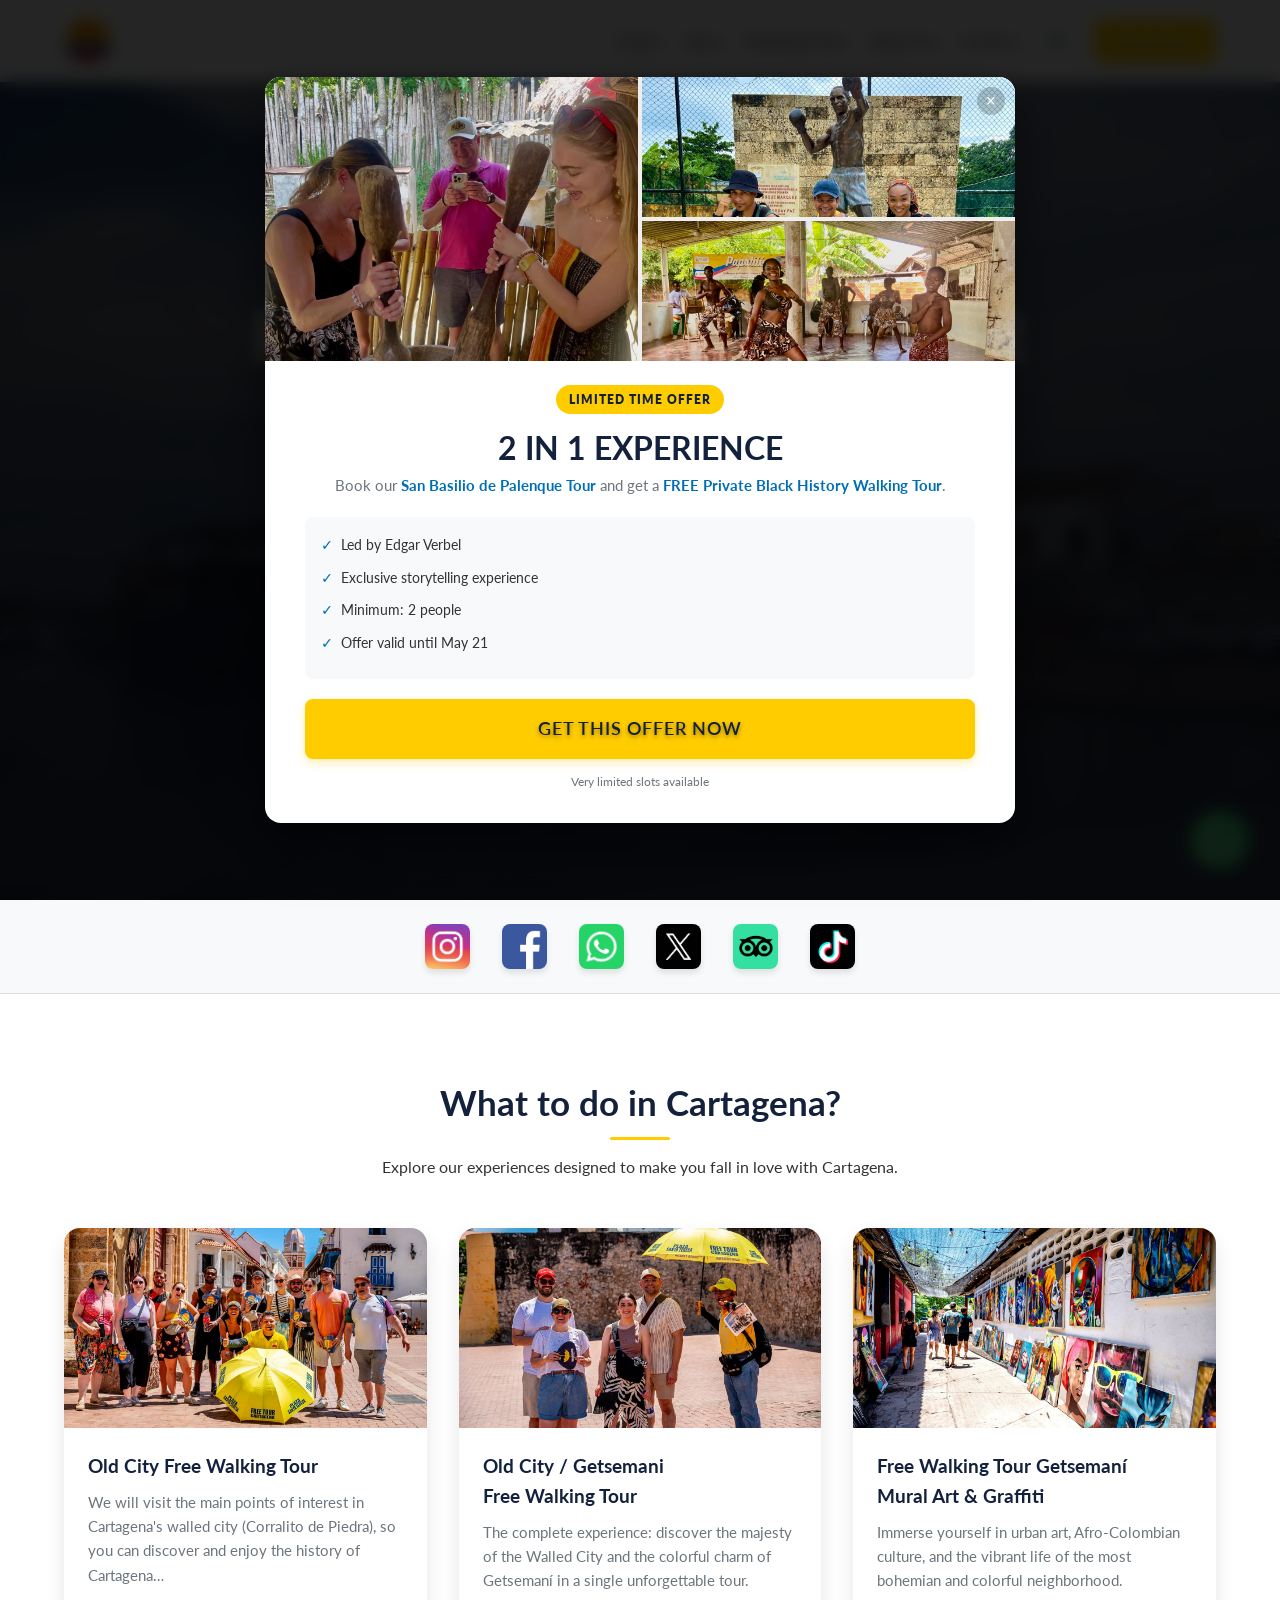
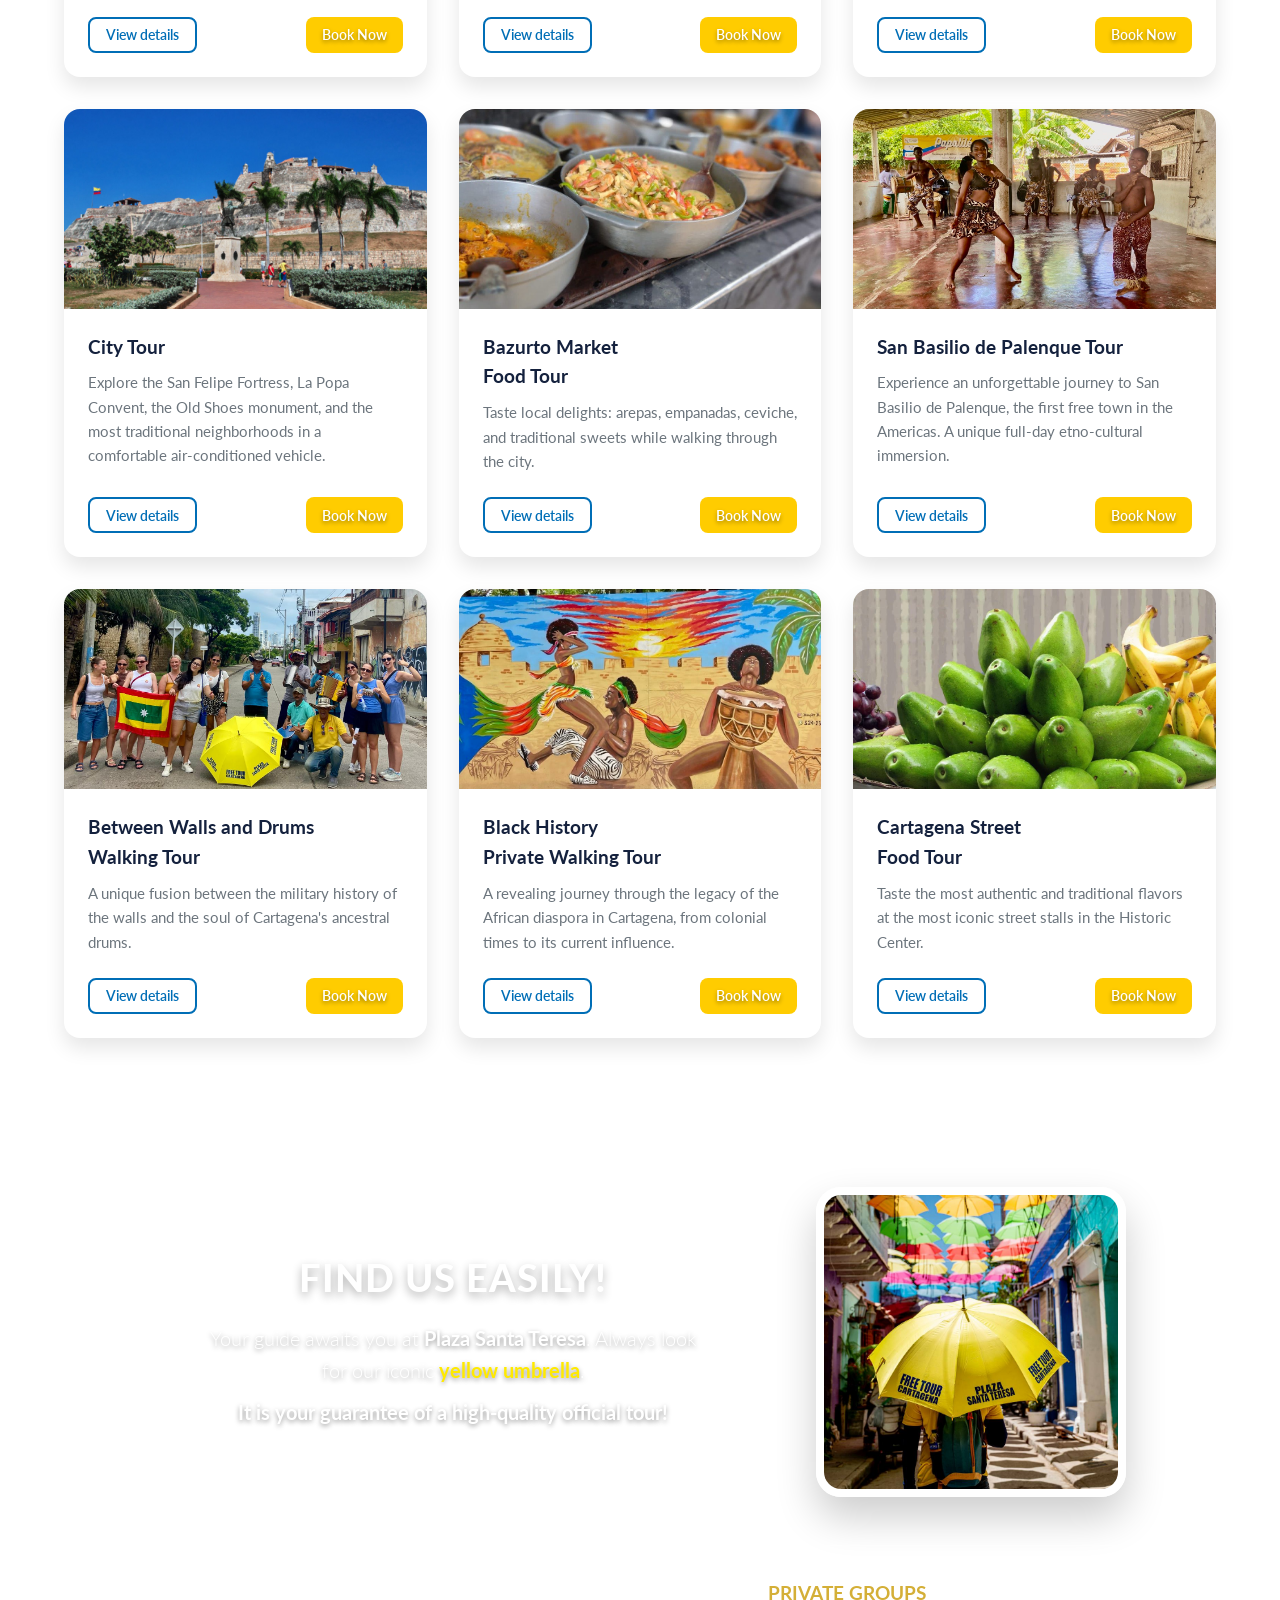
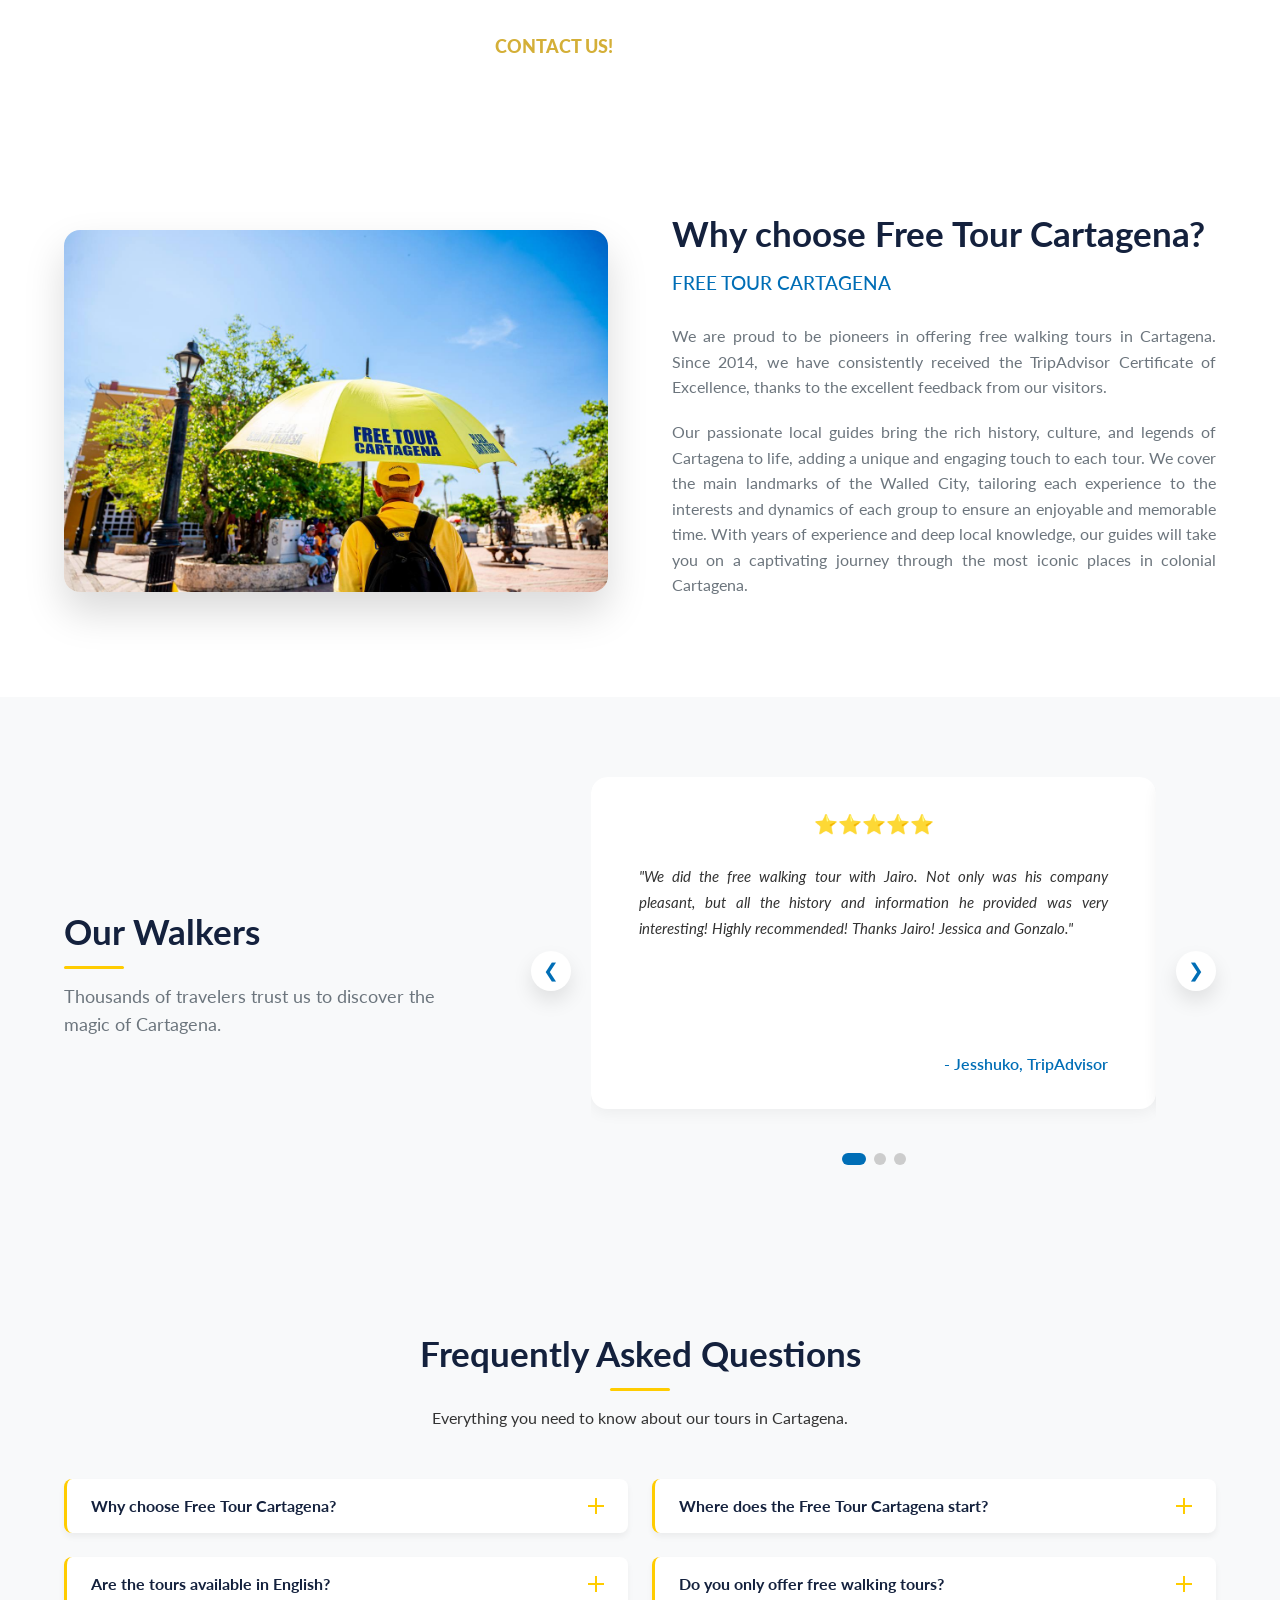
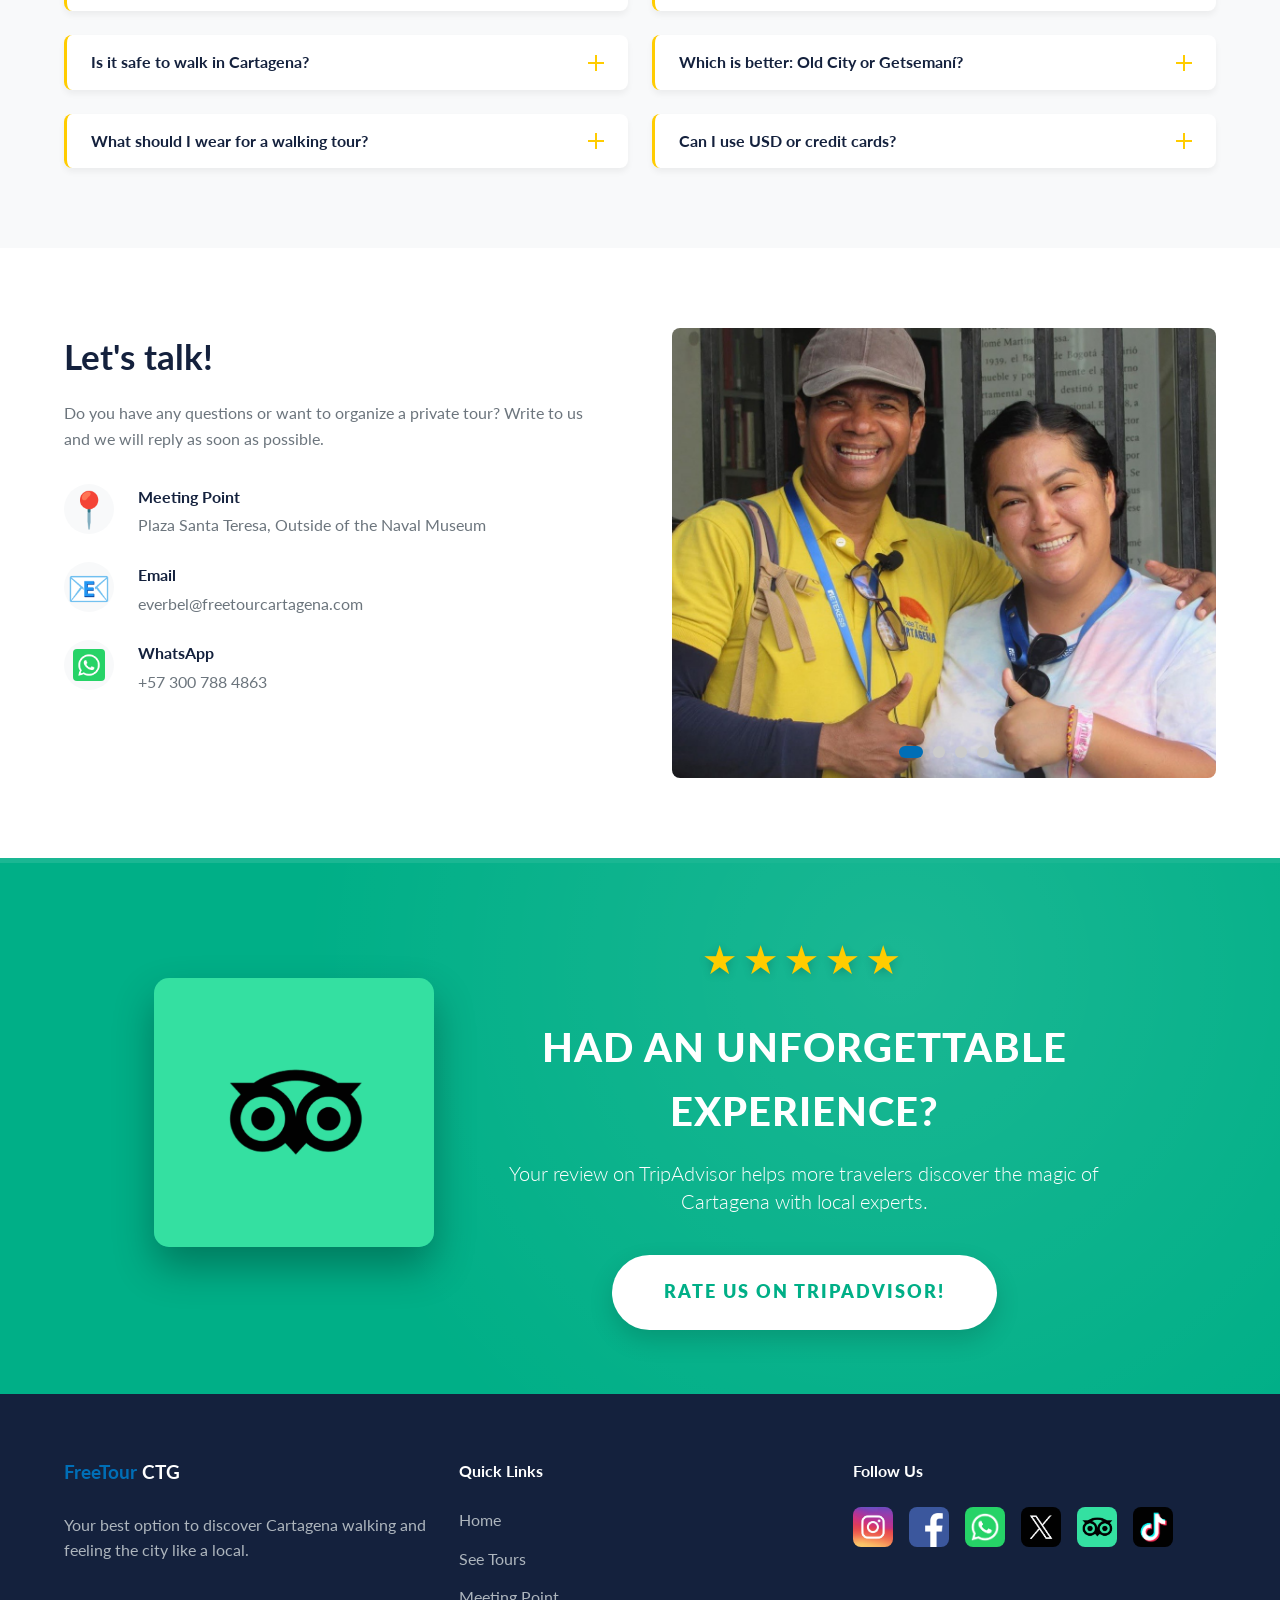
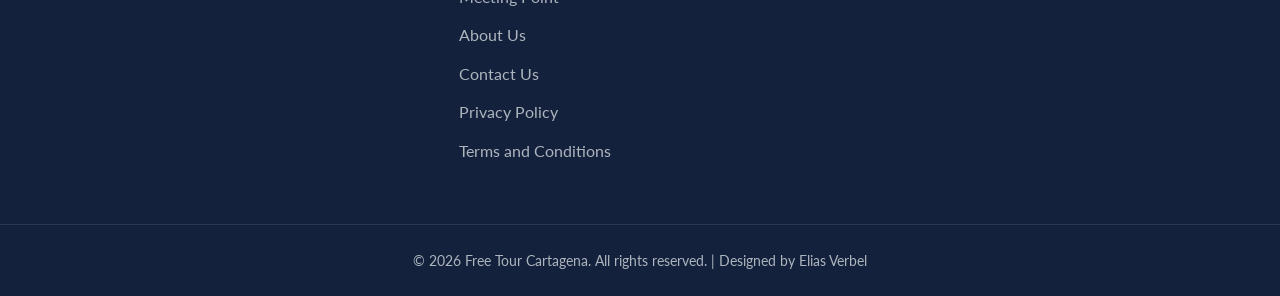
==== commit c6d7be84: "confirmo" ====
--- a/index.html
+++ b/index.html
@@ -199,6 +199,7 @@
                     <li><a href="#tours" class="nav-link">Tours</a></li>
                     <li><a href="#meeting-point" class="nav-link">Meeting Point</a></li>
                     <li><a href="#about" class="nav-link">About Us</a></li>
+
                     <li><a href="#contact" class="nav-link">Contact</a></li>
                     <li class="lang-selector-mobile" style="display:none; margin-top: 1rem;"><a href="index-es.html"
                             class="lang-toggle" title="Switch to Spanish"
@@ -335,7 +336,95 @@
                         </div>
                     </article>
 
-                    <!-- Card 2 -->
+                    <!-- Card 2 (Old City / Getsemani) -->
+                    <article class="tour-card">
+                        <div class="tour-card-img">
+                            <img src="images/old-city-6.jpg"
+                                data-modal-img="images/getsemani.jpg,images/old-city.jpg,images/getsemani-5.jpg,images/getsemani.jpg"
+                                alt="Old City / Getsemani Free Walking Tour"
+                                style="object-position: center calc(50% + 5px);" loading="lazy" decoding="async">
+
+                        </div>
+                        <div class="tour-card-content">
+                            <h3>Old City / Getsemani <br> Free Walking Tour</h3>
+                            <p>The complete experience: discover the majesty of the Walled City and the colorful charm
+                                of Getsemaní in a single unforgettable tour.</p>
+                            <div class="tour-more-details">
+                                <p style="margin-bottom: 15px; line-height: 1.6;">This combination tour offers the best
+                                    of both worlds. We will begin by exploring the squares and historic ramparts of the
+                                    Old City, then cross into the vibrant Getsemaní neighborhood, famous for its urban
+                                    art, flags, and authentic atmosphere. A comprehensive walk to understand Cartagena's
+                                    evolution from its colonial roots to its bohemian present.</p>
+                                <ul style="list-style: none; padding: 0; font-size: 1.05rem;">
+                                    <li style="margin-bottom: 10px;"><strong
+                                            style="color: var(--primary-color);">Meeting Point:</strong> <a
+                                            href="https://maps.app.goo.gl/vC9tEFyDg2LsvtPC9" target="_blank"
+                                            rel="noopener noreferrer"
+                                            style="color: inherit; text-decoration: none;">Plaza Santa Teresa</a></li>
+                                    <li style="margin-bottom: 10px;"><strong
+                                            style="color: var(--primary-color);">Departures:</strong> Every day</li>
+                                    <li style="margin-bottom: 10px;"><strong
+                                            style="color: var(--primary-color);">Time:</strong> 9:30 a.m. and 4:00 p.m.
+                                    </li>
+                                    <li style="margin-bottom: 10px;"><strong
+                                            style="color: var(--primary-color);">Language:</strong> Spanish/English</li>
+                                    <li><strong style="color: var(--primary-color);">Duration:</strong> 2.5 hours</li>
+                                </ul>
+                            </div>
+                            <div class="tour-actions">
+                                <button class="btn btn-outline btn-sm"
+                                    onclick="openTourDetails(this, 'Old City / Getsemani <br> Free Walking Tour')">View
+                                    details</button>
+                                <a href="https://forms.gle/qF7ktyChunCXRwVp8" class="btn btn-primary btn-sm"
+                                    target="_blank" rel="noopener noreferrer">Book Now</a>
+                            </div>
+                        </div>
+                    </article>
+
+                    <!-- Card 3 -->
+                    <article class="tour-card">
+                        <div class="tour-card-img">
+                            <img src="images/getsemani-2.jpg"
+                                data-modal-img="images/getsemani-4.jpg,images/getsemani-5.jpg,images/getsemani-6.jpg"
+                                alt="Free Walking Tour Getsemaní Mural Art & Graffiti" loading="lazy" decoding="async">
+
+                        </div>
+                        <div class="tour-card-content">
+                            <h3>Free Walking Tour Getsemaní <br>Mural Art & Graffiti</h3>
+                            <p>Immerse yourself in urban art, Afro-Colombian culture, and the vibrant life of the most
+                                bohemian and colorful neighborhood.</p>
+                            <div class="tour-more-details">
+                                <p style="margin-bottom: 15px; line-height: 1.6;">Learn the true history of Graffiti and
+                                    Mural Art located in the "coolest" neighborhood in the world according to Forbes
+                                    Magazine, we are talking about the Getsemaní neighborhood. We will walk through its
+                                    streets and learn the history of its alleys, houses, and plazas. After this walking
+                                    tour, you will understand why everyone says: "I love Getsemaní". We will walk on the
+                                    Walls and you will understand why it is called "The Slums of Getsemaní".</p>
+                                <ul style="list-style: none; padding: 0; font-size: 1.05rem;">
+                                    <li style="margin-bottom: 10px;"><strong
+                                            style="color: var(--primary-color);">Meeting Point:</strong> Palito de
+                                        Caucho</li>
+                                    <li style="margin-bottom: 10px;"><strong
+                                            style="color: var(--primary-color);">Departures:</strong> Monday to Saturday
+                                    </li>
+                                    <li style="margin-bottom: 10px;"><strong
+                                            style="color: var(--primary-color);">Time:</strong> 4:00 p.m.</li>
+                                    <li style="margin-bottom: 10px;"><strong
+                                            style="color: var(--primary-color);">Language:</strong> English Only</li>
+                                    <li><strong style="color: var(--primary-color);">Duration:</strong> 2 hours</li>
+                                </ul>
+                            </div>
+                            <div class="tour-actions">
+                                <button class="btn btn-outline btn-sm"
+                                    onclick="openTourDetails(this, 'Free Walking Tour Getsemaní <br>Mural Art &amp; Graffiti')">View
+                                    details</button>
+                                <a href="https://forms.gle/qF7ktyChunCXRwVp8" class="btn btn-primary btn-sm"
+                                    target="_blank" rel="noopener noreferrer">Book Now</a>
+                            </div>
+                        </div>
+                    </article>
+
+                    <!-- Card 4 (City Tour) -->
                     <article class="tour-card">
                         <div class="tour-card-img">
                             <img src="images/castillo.jpg" data-modal-img="images/city-1.jpg,images/city-2.jpg"
@@ -379,94 +468,6 @@
                             </div>
                             <div class="tour-actions">
                                 <button class="btn btn-outline btn-sm" onclick="openTourDetails(this, 'City Tour')">View
-                                    details</button>
-                                <a href="https://forms.gle/qF7ktyChunCXRwVp8" class="btn btn-primary btn-sm"
-                                    target="_blank" rel="noopener noreferrer">Book Now</a>
-                            </div>
-                        </div>
-                    </article>
-
-                    <!-- Card 3 -->
-                    <article class="tour-card">
-                        <div class="tour-card-img">
-                            <img src="images/getsemani-2.jpg"
-                                data-modal-img="images/getsemani-4.jpg,images/getsemani-5.jpg,images/getsemani-6.jpg"
-                                alt="Free Walking Tour Getsemaní Mural Art & Graffiti" loading="lazy" decoding="async">
-
-                        </div>
-                        <div class="tour-card-content">
-                            <h3>Free Walking Tour Getsemaní <br>Mural Art & Graffiti</h3>
-                            <p>Immerse yourself in urban art, Afro-Colombian culture, and the vibrant life of the most
-                                bohemian and colorful neighborhood.</p>
-                            <div class="tour-more-details">
-                                <p style="margin-bottom: 15px; line-height: 1.6;">Learn the true history of Graffiti and
-                                    Mural Art located in the "coolest" neighborhood in the world according to Forbes
-                                    Magazine, we are talking about the Getsemaní neighborhood. We will walk through its
-                                    streets and learn the history of its alleys, houses, and plazas. After this walking
-                                    tour, you will understand why everyone says: "I love Getsemaní". We will walk on the
-                                    Walls and you will understand why it is called "The Slums of Getsemaní".</p>
-                                <ul style="list-style: none; padding: 0; font-size: 1.05rem;">
-                                    <li style="margin-bottom: 10px;"><strong
-                                            style="color: var(--primary-color);">Meeting Point:</strong> Palito de
-                                        Caucho</li>
-                                    <li style="margin-bottom: 10px;"><strong
-                                            style="color: var(--primary-color);">Departures:</strong> Monday to Saturday
-                                    </li>
-                                    <li style="margin-bottom: 10px;"><strong
-                                            style="color: var(--primary-color);">Time:</strong> 4:00 p.m.</li>
-                                    <li style="margin-bottom: 10px;"><strong
-                                            style="color: var(--primary-color);">Language:</strong> English Only</li>
-                                    <li><strong style="color: var(--primary-color);">Duration:</strong> 2 hours</li>
-                                </ul>
-                            </div>
-                            <div class="tour-actions">
-                                <button class="btn btn-outline btn-sm"
-                                    onclick="openTourDetails(this, 'Free Walking Tour Getsemaní <br>Mural Art &amp; Graffiti')">View
-                                    details</button>
-                                <a href="https://forms.gle/qF7ktyChunCXRwVp8" class="btn btn-primary btn-sm"
-                                    target="_blank" rel="noopener noreferrer">Book Now</a>
-                            </div>
-                        </div>
-                    </article>
-
-                    <!-- Card 4 (Old City / Getsemaní) -->
-                    <article class="tour-card">
-                        <div class="tour-card-img">
-                            <img src="images/old-city-6.jpg"
-                                data-modal-img="images/getsemani.jpg,images/old-city.jpg,images/getsemani-5.jpg,images/getsemani.jpg"
-                                alt="Old City / Getsemani Free Walking Tour"
-                                style="object-position: center calc(50% + 5px);" loading="lazy" decoding="async">
-
-                        </div>
-                        <div class="tour-card-content">
-                            <h3>Old City / Getsemani <br> Free Walking Tour</h3>
-                            <p>The complete experience: discover the majesty of the Walled City and the colorful charm
-                                of Getsemaní in a single unforgettable tour.</p>
-                            <div class="tour-more-details">
-                                <p style="margin-bottom: 15px; line-height: 1.6;">This combination tour offers the best
-                                    of both worlds. We will begin by exploring the squares and historic ramparts of the
-                                    Old City, then cross into the vibrant Getsemaní neighborhood, famous for its urban
-                                    art, flags, and authentic atmosphere. A comprehensive walk to understand Cartagena's
-                                    evolution from its colonial roots to its bohemian present.</p>
-                                <ul style="list-style: none; padding: 0; font-size: 1.05rem;">
-                                    <li style="margin-bottom: 10px;"><strong
-                                            style="color: var(--primary-color);">Meeting Point:</strong> <a
-                                            href="https://maps.app.goo.gl/vC9tEFyDg2LsvtPC9" target="_blank"
-                                            rel="noopener noreferrer"
-                                            style="color: inherit; text-decoration: none;">Plaza Santa Teresa</a></li>
-                                    <li style="margin-bottom: 10px;"><strong
-                                            style="color: var(--primary-color);">Departures:</strong> Every day</li>
-                                    <li style="margin-bottom: 10px;"><strong
-                                            style="color: var(--primary-color);">Time:</strong> 9:30 a.m. and 4:00 p.m.
-                                    </li>
-                                    <li style="margin-bottom: 10px;"><strong
-                                            style="color: var(--primary-color);">Language:</strong> Spanish/English</li>
-                                    <li><strong style="color: var(--primary-color);">Duration:</strong> 2.5 hours</li>
-                                </ul>
-                            </div>
-                            <div class="tour-actions">
-                                <button class="btn btn-outline btn-sm"
-                                    onclick="openTourDetails(this, 'Old City / Getsemani <br> Free Walking Tour')">View
                                     details</button>
                                 <a href="https://forms.gle/qF7ktyChunCXRwVp8" class="btn btn-primary btn-sm"
                                     target="_blank" rel="noopener noreferrer">Book Now</a>
@@ -1026,6 +1027,8 @@
                 </section>
     </main>
 
+
+
     <!-- TripAdvisor CTA Section -->
     <section class="tripadvisor-cta">
         <div class="ta-container">
@@ -1063,6 +1066,7 @@
                     <li><a href="#tours">See Tours</a></li>
                     <li><a href="#meeting-point">Meeting Point</a></li>
                     <li><a href="#about">About Us</a></li>
+
                     <li><a href="#contact">Contact Us</a></li>
                     <li><a href="privacy-policy.html">Privacy Policy</a></li>
                     <li><a href="terms-conditions.html">Terms and Conditions</a></li>
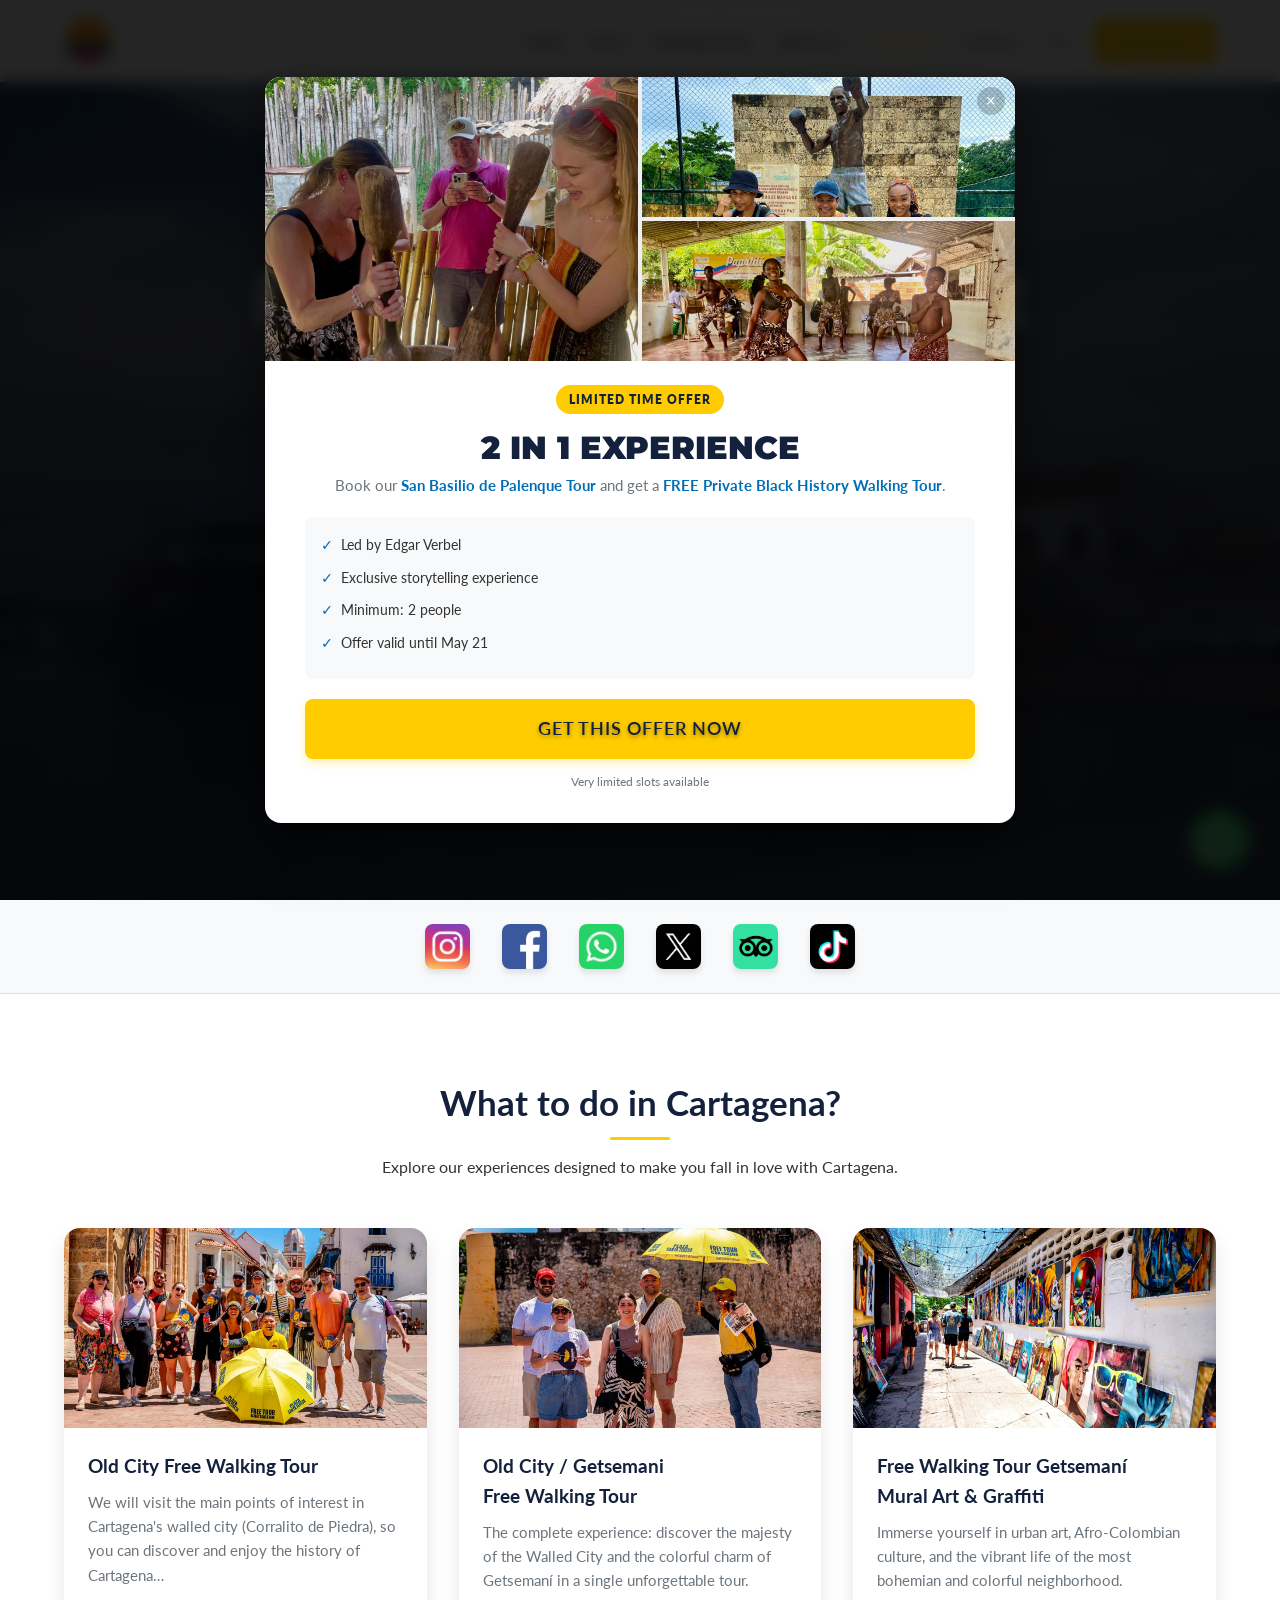
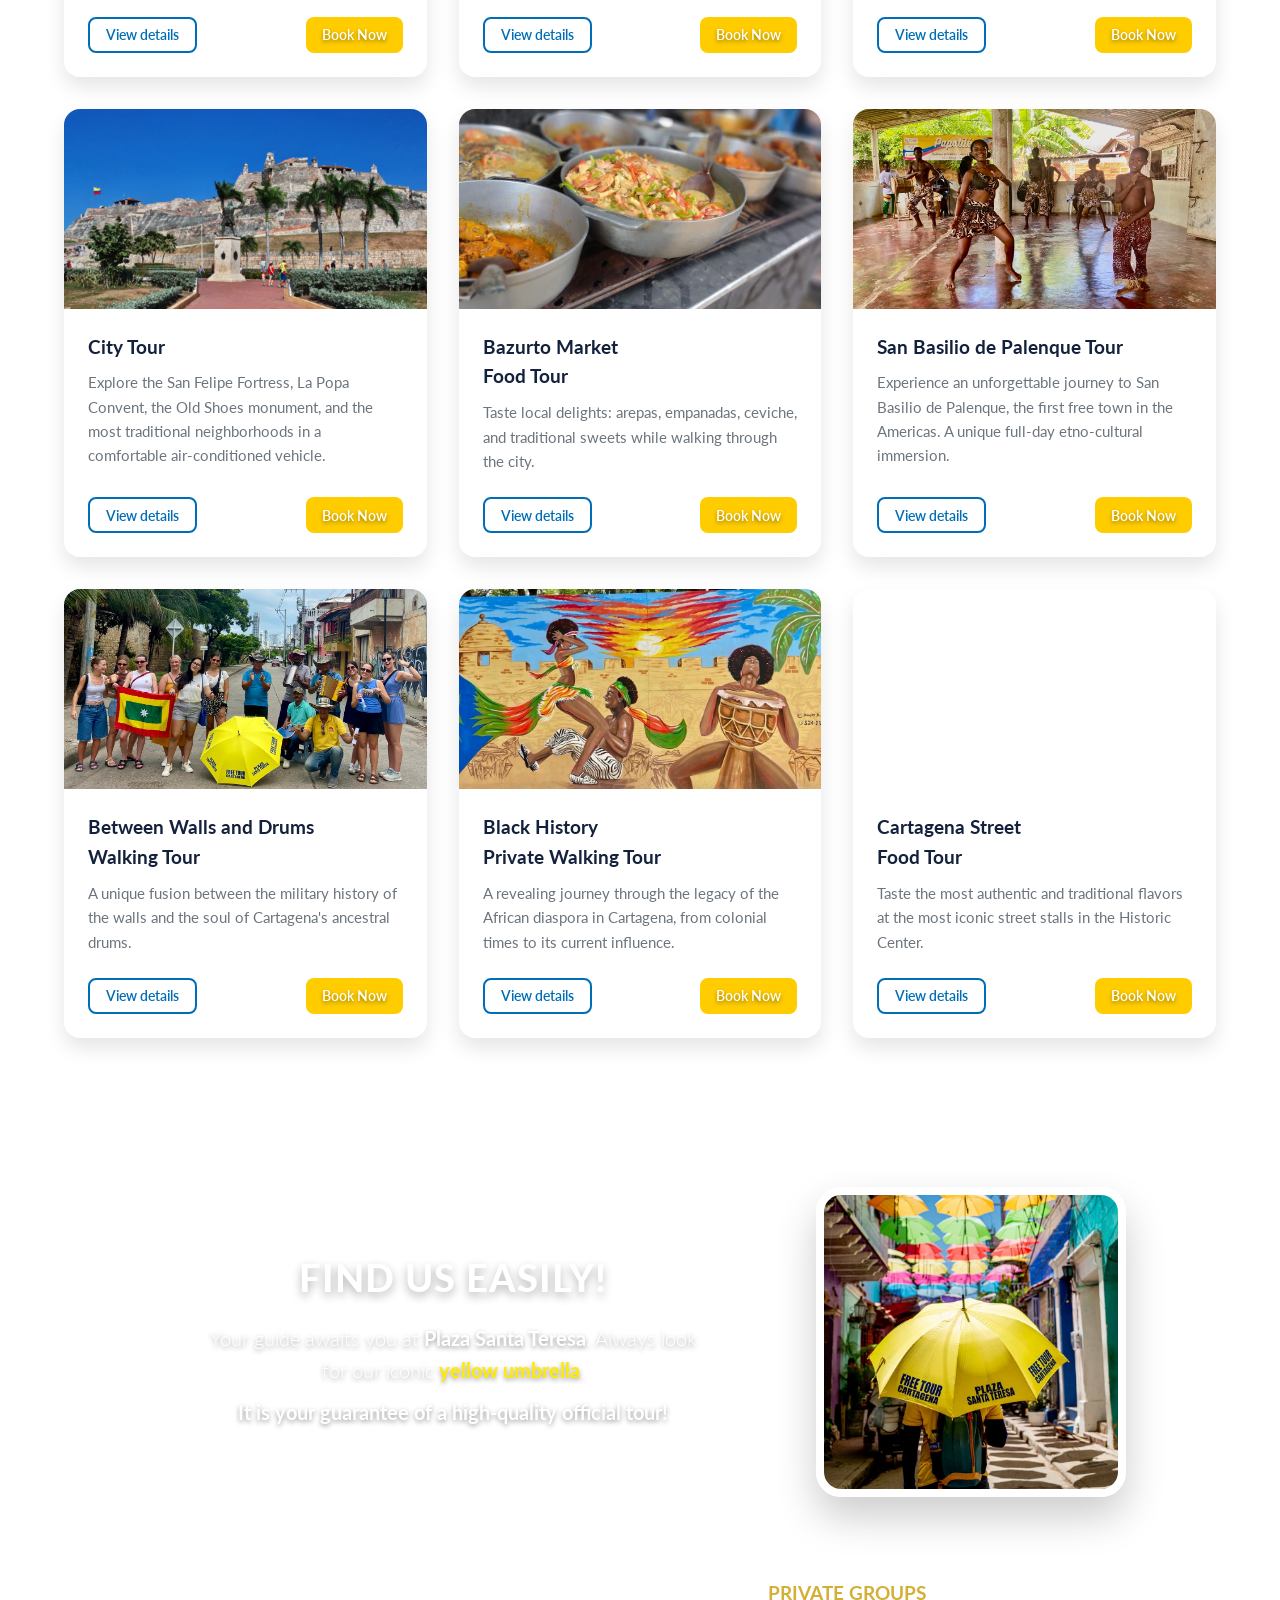
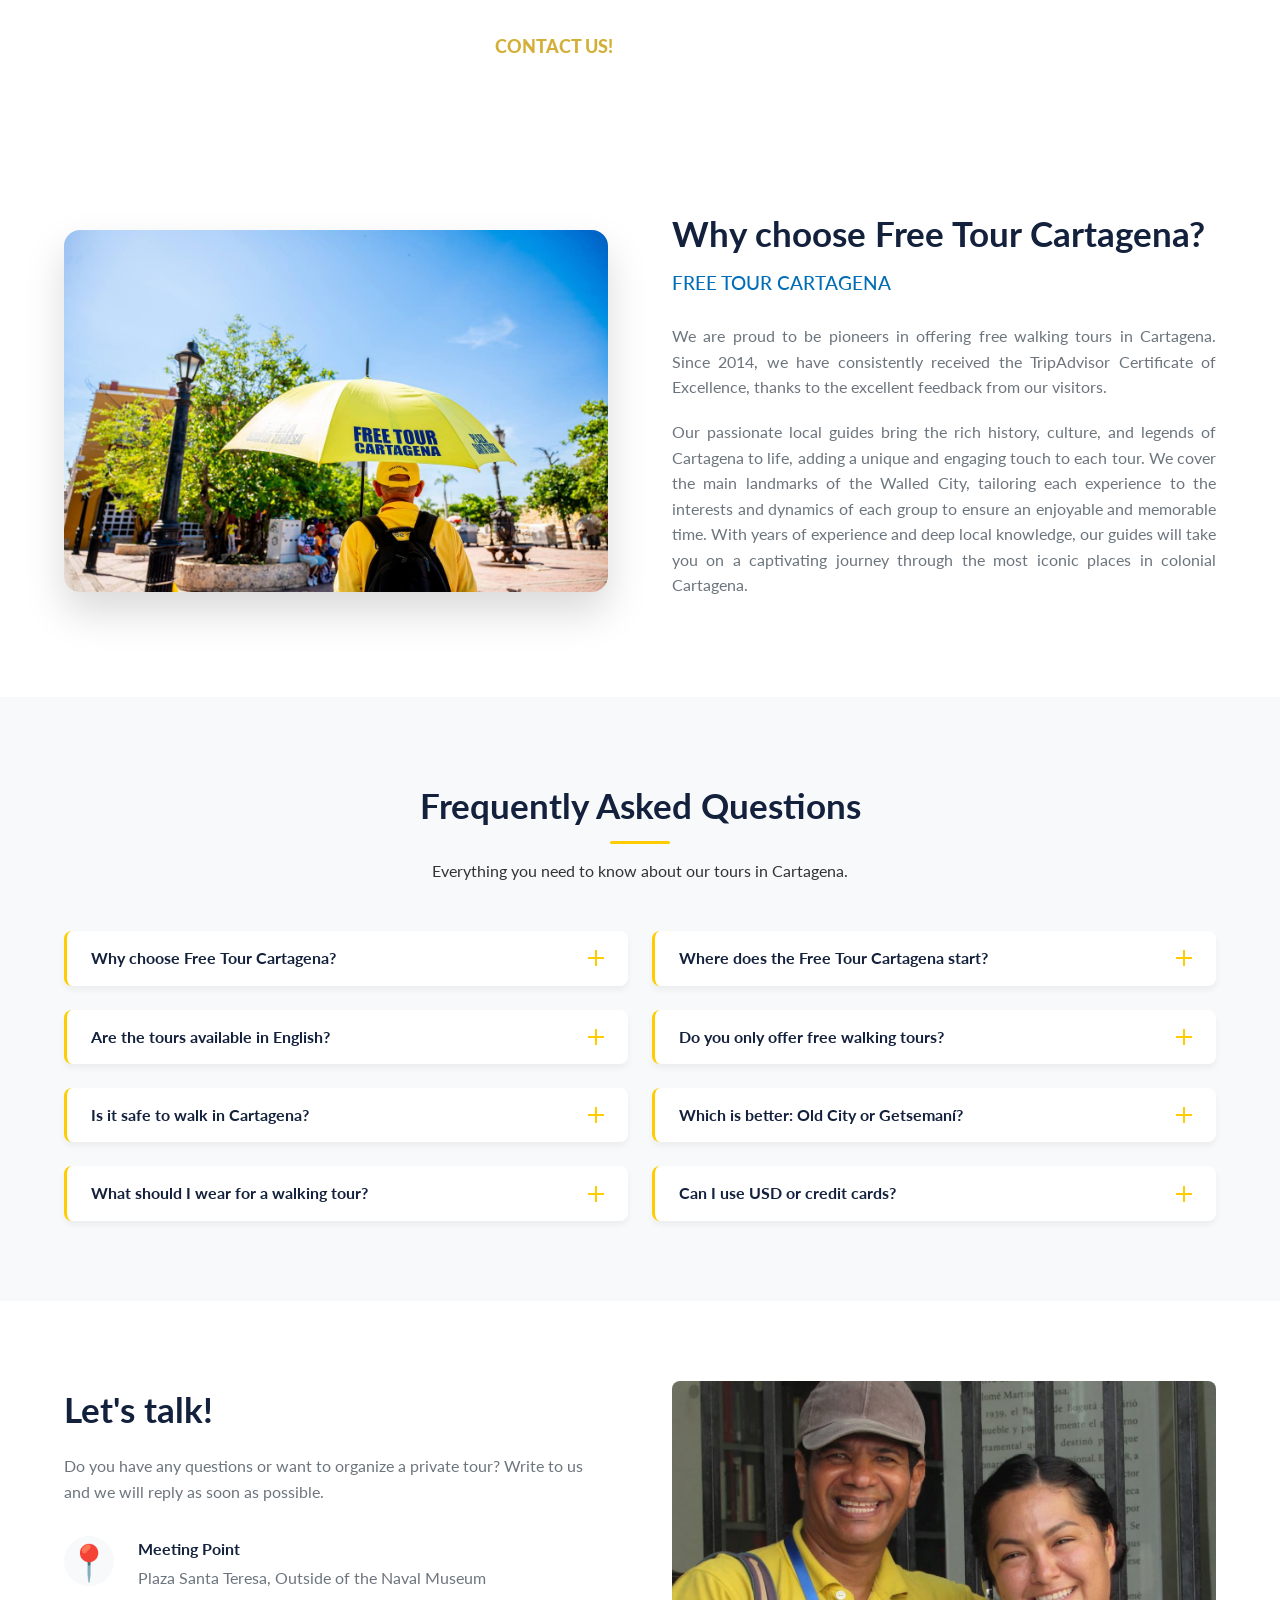
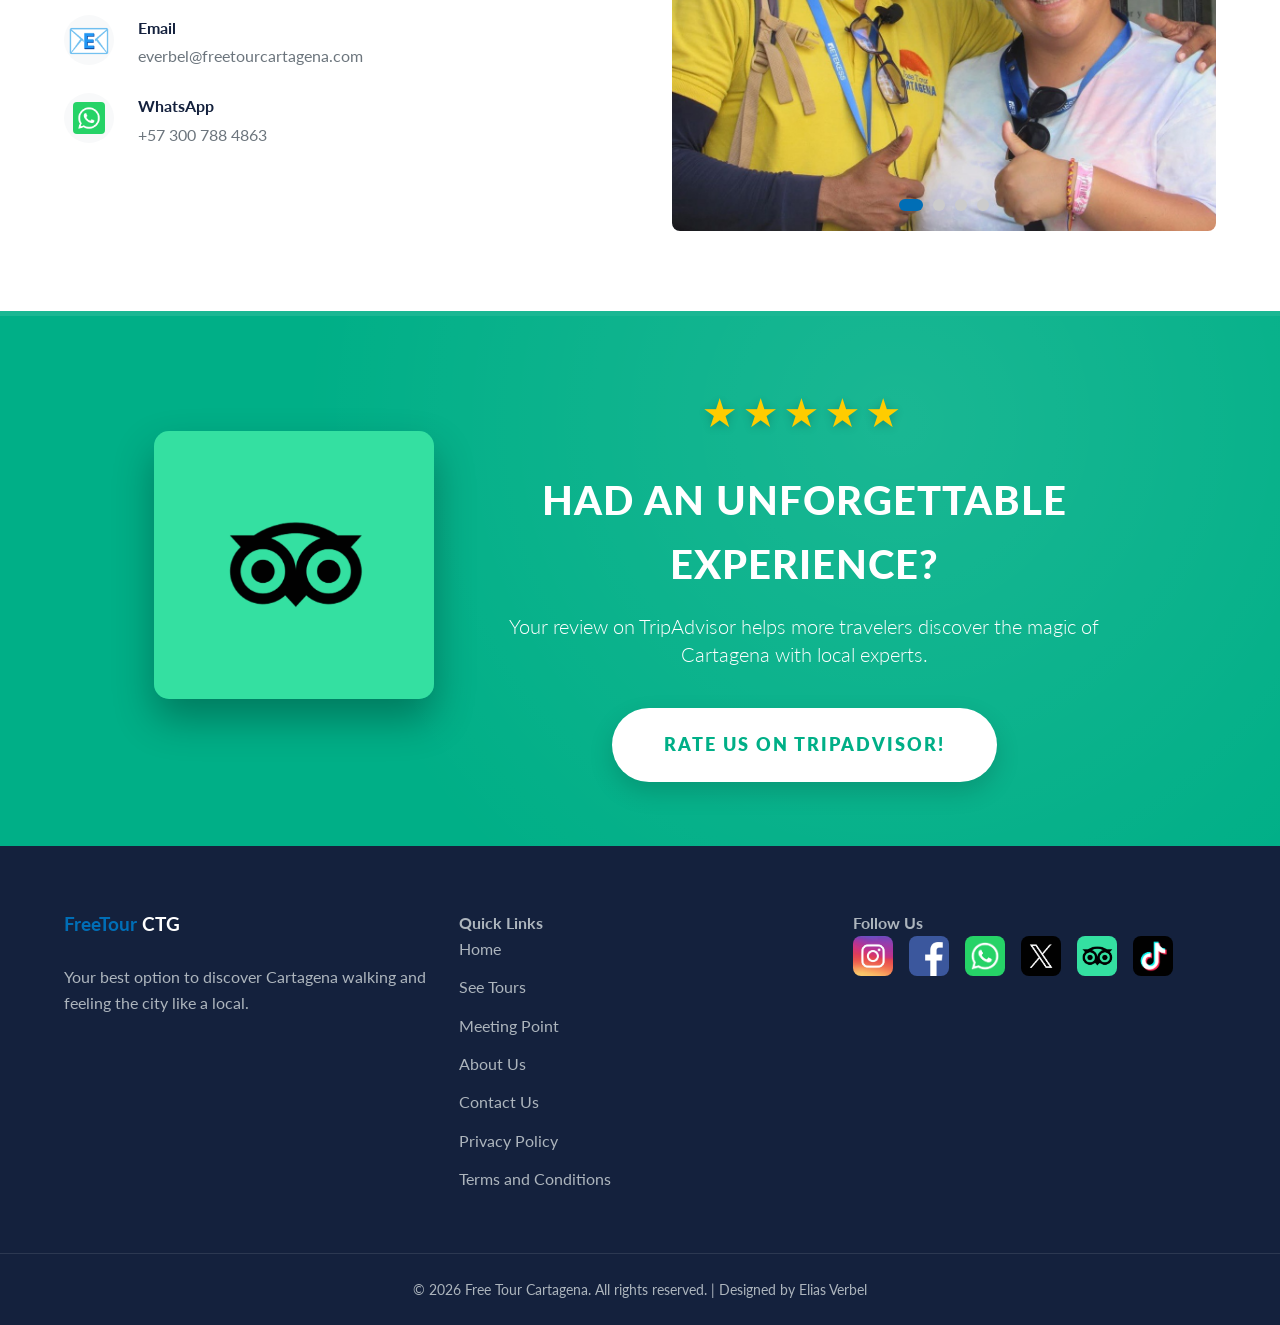
==== commit 3da7dc69: "CONFRIMO" ====
--- a/index.html
+++ b/index.html
@@ -27,17 +27,17 @@
         content="Discover Cartagena with the best local guides. Free tours through the Historic Center and Getsemaní. Book now and secure your spot!">
     <meta name="keywords"
         content="Free Tour Cartagena, Walking Tour Cartagena, Getsemani, Old City, Free Tour, Local Guides, Cartagena Colombia">
-    <link rel="canonical" href="https://ftc-wheat.vercel.app/">
-    <link rel="alternate" hreflang="en" href="https://ftc-wheat.vercel.app/index.html">
-    <link rel="alternate" hreflang="es" href="https://ftc-wheat.vercel.app/index-es.html">
+    <link rel="canonical" href="https://www.freewalkingtourcartagena.com/">
+    <link rel="alternate" hreflang="en" href="https://www.freewalkingtourcartagena.com/index.html">
+    <link rel="alternate" hreflang="es" href="https://www.freewalkingtourcartagena.com/index-es.html">
 
     <!-- Open Graph / Facebook -->
     <meta property="og:type" content="website">
-    <meta property="og:url" content="https://ftc-wheat.vercel.app/">
+    <meta property="og:url" content="https://www.freewalkingtourcartagena.com/">
     <meta property="og:title" content="The Best Free Walking Tour in Cartagena, Colombia">
     <meta property="og:description"
         content="Discover the history, culture, and flavor of Cartagena with our expert guides. Book your spot now!">
-    <meta property="og:image" content="https://ftc-wheat.vercel.app/images/old-city-5.jpg">
+    <meta property="og:image" content="https://www.freewalkingtourcartagena.com/images/old-city-5.jpg">
     <meta property="og:site_name" content="Free Tour Cartagena">
 
     <script type="application/ld+json">
@@ -45,11 +45,11 @@
       {
         "@context": "https://schema.org",
         "@type": "TravelAgency",
-        "@id": "https://ftc-wheat.vercel.app/#organization",
+        "@id": "https://www.freewalkingtourcartagena.com/#organization",
         "name": "Free Tour Cartagena",
-        "url": "https://ftc-wheat.vercel.app/",
-        "logo": "https://ftc-wheat.vercel.app/images/free-tour-ctg.-col-2.png",
-        "image": "https://ftc-wheat.vercel.app/images/old-city-5.jpg",
+        "url": "https://www.freewalkingtourcartagena.com/",
+        "logo": "https://www.freewalkingtourcartagena.com/images/free-tour-ctg.-col-2.png",
+        "image": "https://www.freewalkingtourcartagena.com/images/old-city-5.jpg",
         "description": "The pioneer and highest-rated free walking tour provider in Cartagena, Colombia since 2014, with over 100,000 satisfied tourists.",
         "address": {
           "@type": "PostalAddress",
@@ -73,7 +73,7 @@
         "@type": "TouristTrip",
         "name": "Old City Free Walking Tour Cartagena",
         "description": "Discover the history and architecture of Cartagena's Walled City with expert local guides.",
-        "provider": { "@id": "https://ftc-wheat.vercel.app/#organization" },
+        "provider": { "@id": "https://www.freewalkingtourcartagena.com/#organization" },
         "itinerary": {
           "@type": "ItemList",
           "itemListElement": [
@@ -177,8 +177,9 @@
     <link rel="shortcut icon" href="images/free-tour-ctg.-col-2.png">
 
     <link
-        href="https://fonts.googleapis.com/css2?family=Lato:wght@300;400;700&family=Roboto:wght@400;500;700;900&display=swap"
+        href="https://fonts.googleapis.com/css2?family=Lato:wght@300;400;700&family=Roboto:wght@400;500;700;900&family=Montserrat:wght@400;500;700;900&family=Bebas+Neue&display=swap"
         rel="stylesheet">
+    <link rel="stylesheet" href="https://cdn.jsdelivr.net/npm/flatpickr/dist/flatpickr.min.css">
     <link rel="stylesheet" href="styles.css">
 </head>
 
@@ -199,7 +200,7 @@
                     <li><a href="#tours" class="nav-link">Tours</a></li>
                     <li><a href="#meeting-point" class="nav-link">Meeting Point</a></li>
                     <li><a href="#about" class="nav-link">About Us</a></li>
-
+                    <li><a href="https://checkout.bold.co/payment/LNK_1KM2QXGAI1" class="nav-link" target="_blank" rel="noopener noreferrer" style="color: #ffc107; font-weight: 700;">Payments</a></li>
                     <li><a href="#contact" class="nav-link">Contact</a></li>
                     <li class="lang-selector-mobile" style="display:none; margin-top: 1rem;"><a href="index-es.html"
                             class="lang-toggle" title="Switch to Spanish"
@@ -242,6 +243,9 @@
                         rel="noopener noreferrer"
                         style="background-color: #ffc107; color: #333; font-weight: 800; font-size: 1.3rem; padding: 18px 50px; text-transform: uppercase; letter-spacing: 1px; box-shadow: 0 6px 15px rgba(0,0,0,0.4); text-decoration: none; display: inline-block;">BOOK
                         NOW</a>
+                </div>
+                <div style="margin-top: 50px; opacity: 0.6; font-size: 0.85rem; text-align: center; width: 100%;">
+                    Changed your plans? <a href="index.html?cancel=true" id="cancel-link" style="color: white; text-decoration: underline;">Cancel your booking here</a>
                 </div>
             </div>
         </section>
@@ -455,16 +459,16 @@
                                         (simultaneously)</li>
                                     <li style="margin-bottom: 1px;"><strong
                                             style="color: var(--primary-color);">Duration:</strong> 4 hours</li>
-                                    <li style="margin-bottom: 5px;"><strong
-                                            style="color: var(--primary-color);">Price:</strong> $50 USD per person</li>
-                                    <li style="margin-bottom: 5px;"><strong
-                                            style="color: var(--primary-color);">Reservations:</strong> Minimum 24 hours
-                                        before</li>
-                                </ul>
-                                <p
-                                    style="font-size: 0.95rem; color: #555; background: #f9f9f9; padding: 10px; border-left: 4px solid var(--primary-color);">
-                                    <strong>Private Tour</strong> option available for $70 USD per person (minimum of
-                                    two people).</p>
+                                    <li style="margin-top: 10px;"><strong style="color: var(--primary-color);">Prices per person:</strong>
+                                        <ul style="list-style: disc; padding-left: 20px; font-size: 0.95rem; margin-top: 5px;">
+                                            <li>1-4 People: $70 USD each</li>
+                                            <li>5-7 People: $60 USD each</li>
+                                            <li>8-10 People: $55 USD each</li>
+                                            <li>11-15 People: $50 USD each</li>
+                                            <li>16-20 People: $45 USD each</li>
+                                            <li>21+ People: Special quote</li>
+                                        </ul>
+                                    </li>
                             </div>
                             <div class="tour-actions">
                                 <button class="btn btn-outline btn-sm" onclick="openTourDetails(this, 'City Tour')">View
@@ -558,9 +562,16 @@
                                     <li style="margin-bottom: 10px;"><strong
                                             style="color: var(--primary-color);">Time:</strong> 9:00 a.m. to 03:00 p.m.
                                     </li>
-                                    <li style="margin-bottom: 10px;"><strong
-                                            style="color: var(--primary-color);">Cost:</strong> According to the number
-                                        of participants. Special Price for groups of 5+</li>
+                                    <li style="margin-top: 10px;"><strong style="color: var(--primary-color);">Prices per person:</strong>
+                                        <ul style="list-style: disc; padding-left: 20px; font-size: 0.95rem; margin-top: 5px;">
+                                            <li>1-4 People: $100 USD each</li>
+                                            <li>5-7 People: $90 USD each</li>
+                                            <li>8-10 People: $80 USD each</li>
+                                            <li>11-14 People: $75 USD each</li>
+                                            <li>15-20 People: $70 USD each</li>
+                                            <li>21+ People: Special quote</li>
+                                        </ul>
+                                    </li>
                                     <li style="margin-bottom: 10px;"><strong
                                             style="color: var(--primary-color);">Reservations:</strong> Minimum 24 hours
                                         before departure.</li>
@@ -810,63 +821,7 @@
                     </div>
                 </section>
 
-                <!-- Testimonials Section -->
-                <section class="testimonials section bg-light" id="testimonials">
-                    <div class="container">
-                        <div class="testimonial-row">
-                            <div class="testimonial-info">
-                                <h2>Our Walkers</h2>
-                                <p>Thousands of travelers trust us to discover the magic of Cartagena.</p>
-                            </div>
-
-                            <div class="testimonial-slider-column">
-                                <div class="testimonial-slider-container">
-                                    <div class="testimonial-slider" id="testimonial-slider">
-                                        <!-- Slide 1 -->
-                                        <div class="testimonial-slide active">
-                                            <div class="stars">⭐⭐⭐⭐⭐</div>
-                                            <p class="quote">"We did the free walking tour with Jairo. Not only was his
-                                                company pleasant, but all the history and information he provided was
-                                                very interesting! Highly recommended! Thanks Jairo! Jessica and
-                                                Gonzalo."</p>
-                                            <h4 class="author">- Jesshuko, TripAdvisor</h4>
-                                        </div>
-                                        <!-- Slide 2 -->
-                                        <div class="testimonial-slide">
-                                            <div class="stars">⭐⭐⭐⭐⭐</div>
-                                            <p class="quote">"We had an incredible time. So interesting to learn about
-                                                the history and culture of Cartagena. Our guide Edgar was amazing and
-                                                explained everything very well, he is passionate, and answered every
-                                                question anyone asked. He said he had a gift for never forgetting a
-                                                face, and I believe him because a week later we were sitting in a bar
-                                                and he walked past us and immediately recognized us and said hello. 10 /
-                                                10"</p>
-                                            <h4 class="author">- Joe H, TripAdvisor</h4>
-                                        </div>
-                                        <!-- Slide 3 -->
-                                        <div class="testimonial-slide">
-                                            <div class="stars">⭐⭐⭐⭐⭐</div>
-                                            <p class="quote">"The tour is excellent; more than just a walk through the
-                                                historic center and Getsemaní, it was sharing a super pleasant time. We
-                                                learned about the history, places, and customs of the Cartagena
-                                                cultures... It is completely worth the time; the guide was super
-                                                attentive, respectful, and passionate about her work!"</p>
-                                            <h4 class="author">- Luisina S, Google Reviews</h4>
-                                        </div>
-                                    </div>
-                                </div>
-
-                                <div class="slider-controls">
-                                    <button class="slider-btn" id="prev-btn" aria-label="Previous">❮</button>
-                                    <button class="slider-btn" id="next-btn" aria-label="Next">❯</button>
-                                </div>
-                                <div class="slider-dots" id="slider-dots">
-                                    <!-- Generated by JS -->
-                                </div>
-                            </div>
-                        </div>
-                    </div>
-                </section>
+
 
                 <!-- FAQ Section -->
                 <section class="faq section bg-light" id="faq">
@@ -1125,8 +1080,7 @@
             <button class="modal-close" onclick="closeDetailsModal()" aria-label="Close">&times;</button>
             <div class="modal-header" style="text-align: center; width: 100%;">
                 <h2 id="details-title"
-                    style="color: var(--primary-color); font-size: clamp(0.95rem, 3.5vw, 1.6rem); font-weight: 900; margin-bottom: 1rem; text-transform: uppercase; line-height: 1.3;">
-                    Tour Details</h2>
+                    style="font-family: 'Montserrat', sans-serif; font-weight: 900; color: #14213d; margin-bottom: 0.5rem; text-transform: uppercase;">Tour Details</h2>
             </div>
             <div class="modal-body" id="details-body"
                 style="font-size: 1.05rem; line-height: 1.8; margin-bottom: 1.5rem;">
@@ -1171,22 +1125,297 @@
         </div>
     </div>
 
+    <!-- Native Booking Form Modal -->
+    <style>
+        .native-modal-overlay {
+            position: fixed; top: 0; left: 0; width: 100%; height: 100%;
+            background: rgba(0, 0, 0, 0.8); z-index: 9999;
+            display: none; justify-content: center; align-items: center;
+            opacity: 0; transition: opacity 0.3s ease;
+        }
+        .native-modal-overlay.active { display: flex; opacity: 1; }
+        .native-modal-container {
+            background: #fff; width: 90%; max-width: 500px; border-radius: 12px;
+            padding: 2rem; position: relative; box-shadow: 0 10px 30px rgba(0,0,0,0.3);
+            transform: translateY(20px); transition: transform 0.3s ease;
+            max-height: 90vh; overflow-y: auto;
+            font-family: 'Montserrat', sans-serif;
+        }
+        .native-modal-overlay.active .native-modal-container { transform: translateY(0); }
+        .native-modal-close {
+            position: absolute; top: 15px; right: 20px; font-size: 1.8rem;
+            background: none; border: none; cursor: pointer; color: #555;
+        }
+        .native-form-group { margin-bottom: 1rem; }
+        .native-form-group label { display: block; font-weight: 500; margin-bottom: 0.4rem; color: #333; font-size: 0.85rem; }
+        .native-form-group input, .native-form-group select, .native-form-group textarea {
+            width: 100%; padding: 0.7rem; border: 1px solid #ccc; border-radius: 8px;
+            font-size: 0.9rem; font-family: 'Montserrat', sans-serif; font-weight: 400; color: #444;
+        }
+        .native-form-group input:focus, .native-form-group select:focus {
+            outline: none; border-color: var(--primary-color); box-shadow: 0 0 0 2px rgba(253, 196, 0, 0.2);
+        }
+        .native-btn-submit {
+            width: 100%; padding: 1.2rem; 
+            background: linear-gradient(135deg, var(--primary-color) 0%, #004a7c 100%); 
+            color: #fff; font-family: 'Montserrat', sans-serif;
+            font-weight: 900; border: none; border-radius: 50px; font-size: 1.1rem;
+            cursor: pointer; text-transform: uppercase; margin-top: 1.5rem;
+            letter-spacing: 1px; box-shadow: 0 6px 20px rgba(0, 110, 182, 0.3);
+            transition: all 0.3s cubic-bezier(0.175, 0.885, 0.32, 1.275);
+        }
+        .native-btn-submit:hover { 
+            background: linear-gradient(135deg, #0085db 0%, var(--primary-color) 100%);
+            transform: translateY(-3px);
+            box-shadow: 0 10px 25px rgba(0, 110, 182, 0.5);
+        }
+        .native-btn-submit:active { transform: translateY(-1px); }
+        .native-btn-submit:disabled { opacity: 0.7; cursor: not-allowed; transform: none; box-shadow: none; }
+        .native-form-error { color: #dc3545; font-size: 0.9rem; margin-top: 0.5rem; display: none; text-align: center; }
+
+        /* Flatpickr Overrides - Bebas Neue Style */
+        .flatpickr-calendar { font-family: 'Bebas Neue', cursive !important; }
+        .flatpickr-current-month, .flatpickr-day, .flatpickr-weekday { 
+            letter-spacing: 1px !important;
+        }
+        .flatpickr-day.disabled, 
+        .flatpickr-day.disabled:hover {
+            color: #bbb !important;
+            opacity: 0.7 !important;
+            cursor: not-allowed;
+        }
+        .flatpickr-day.prevMonthDay, 
+        .flatpickr-day.nextMonthDay {
+            visibility: hidden !important;
+        }
+        .flatpickr-day.selected {
+            background: #006eb6 !important;
+            border-color: #006eb6 !important;
+        }
+        .flatpickr-day.today {
+            border-color: #ffcc00 !important;
+        }
+
+        /* Mobile Fix for Centering */
+        @media (max-width: 480px) {
+            .flatpickr-calendar {
+                left: 50% !important;
+                margin-left: 0 !important;
+                transform: translateX(-50%) !important;
+                width: 280px !important;
+            }
+            .flatpickr-weekday {
+                width: 35px !important; /* Match mobile day width */
+                margin: 0 !important;
+                text-align: center !important;
+            }
+            .flatpickr-weekdays {
+                padding: 0 !important;
+                justify-content: center !important;
+            }
+            .flatpickr-day {
+                max-width: 35px !important;
+                height: 35px !important;
+                line-height: 35px !important;
+            }
+        }
+
+        /* General Header Fix - Distributed approach */
+        .flatpickr-weekdays {
+            display: flex !important;
+            justify-content: space-around !important;
+            width: 100% !important;
+            padding: 0 5px !important;
+            box-sizing: border-box !important;
+        }
+        .flatpickr-weekday {
+            flex: 1 !important;
+            text-align: center !important;
+            margin: 0 !important;
+            font-size: 0.85rem !important; /* Smaller weekdays */
+            color: #777 !important;
+        }
+
+        /* Flatpickr Month & Year Refinement */
+        .flatpickr-months {
+            display: flex !important;
+            align-items: center !important;
+            justify-content: space-between !important;
+            padding: 15px 20px !important;
+        }
+        .flatpickr-prev-month, .flatpickr-next-month {
+            position: static !important;
+            display: flex !important;
+            align-items: center !important;
+            justify-content: center !important;
+            padding: 0 !important;
+            margin: 0 !important;
+            z-index: 10 !important;
+        }
+        .flatpickr-month {
+            flex: 1 !important;
+            display: flex !important;
+            justify-content: center !important;
+            height: auto !important;
+            pointer-events: none !important; 
+        }
+        .flatpickr-current-month {
+            position: static !important;
+            width: auto !important;
+            display: flex !important;
+            align-items: center !important;
+            justify-content: center !important;
+            font-size: 1.8rem !important; /* Larger month */
+            padding: 0 !important;
+            pointer-events: none !important;
+            height: 40px !important;
+        }
+        .flatpickr-monthDropdown-months {
+            appearance: none !important;
+            -webkit-appearance: none !important;
+            background: none !important;
+            border: none !important;
+            padding: 0 !important;
+            margin: 0 !important;
+            font-family: 'Bebas Neue', cursive !important;
+            pointer-events: none !important;
+            display: inline-block !important;
+            line-height: 1 !important;
+            vertical-align: middle !important;
+        }
+        /* Completely hide the arrow icon */
+        .flatpickr-current-month .flatpickr-monthDropdown-months {
+            padding-right: 0 !important;
+        }
+        .flatpickr-monthDropdown-months + .cur-year {
+            margin-left: 10px !important;
+        }
+        .flatpickr-current-month .numInputWrapper {
+            width: auto !important;
+            display: flex !important;
+            align-items: center !important;
+        }
+        .flatpickr-current-month .numInputWrapper span {
+            display: none !important;
+        }
+        .flatpickr-current-month input.cur-year {
+            font-weight: 700 !important;
+            cursor: default !important;
+            padding: 0 !important;
+            margin: 0 !important;
+            font-family: 'Bebas Neue', cursive !important;
+            width: 55px !important;
+            line-height: 1 !important;
+            vertical-align: middle !important;
+            height: auto !important;
+        }
+    </style>
+    <div class="native-modal-overlay" id="native-booking-modal">
+        <div class="native-modal-container">
+            <button class="native-modal-close" onclick="closeNativeBookingModal()" aria-label="Close">&times;</button>
+            <h2 style="font-family: 'Montserrat', sans-serif; color: var(--primary-color); font-weight: 900; margin-bottom: 1.5rem; text-align: center; text-transform: uppercase;">Book Your Tour</h2>
+            <form id="native-booking-form">
+                <div class="native-form-group">
+                    <label>Full Name *</label>
+                    <input type="text" id="nb-name" required>
+                </div>
+                <div class="native-form-group">
+                    <label>Email *</label>
+                    <input type="email" id="nb-email" required>
+                </div>
+                <div class="native-form-group">
+                    <label>WhatsApp Number *</label>
+                    <input type="tel" id="nb-whatsapp" placeholder="+1234567890" pattern="\+.*" title="Please start with +" required>
+                    <small style="display: block; color: #666; font-size: 0.8rem; margin-top: 4px;">Include your country code starting with + (e.g. +1...)</small>
+                </div>
+                <div class="native-form-group">
+                    <label>Nationality *</label>
+                    <input type="text" id="nb-nationality" list="countries-list" placeholder="Start typing your country..." required>
+                    <datalist id="countries-list">
+                        <!-- Options injected by JS -->
+                    </datalist>
+                </div>
+                <div class="native-form-group">
+                    <label>Select Tour *</label>
+                    <select id="nb-tour" required>
+                        <option value="" disabled selected>-- Choose a Tour --</option>
+                        <option value="Free Walking Tour">Free Walking Tour</option>
+                        <option value="City Tour">City Tour</option>
+                        <option value="Bazurto Market Food Tour">Bazurto Market Food Tour</option>
+                        <option value="San Basilio de Palenque Tour">San Basilio de Palenque Tour</option>
+                        <option value="Between Walls and Drums Walking Tour">Between Walls and Drums Walking Tour</option>
+                        <option value="Black History Private Walking Tour">Black History Private Walking Tour</option>
+                        <option value="Cartagena Street Food Tour">Cartagena Street Food Tour</option>
+                    </select>
+                </div>
+                <div class="native-form-group">
+                    <label>Language *</label>
+                    <select id="nb-language" required>
+                        <option value="" disabled selected>-- Choose Language --</option>
+                        <option value="English">English</option>
+                        <option value="Español">Español</option>
+                    </select>
+                </div>
+                <div class="native-form-group" id="nb-fwt-options-group" style="display: none;">
+                    <label>Free Walking Tour Option *</label>
+                    <select id="nb-fwt-type">
+                        <!-- Options injected by JS -->
+                    </select>
+                </div>
+                <div class="native-form-group">
+                    <label>Date *</label>
+                    <input type="date" id="nb-date" required min="">
+                    <div id="nb-promo-note" style="margin-top: 10px; padding: 10px; background: #fffde7; border-left: 4px solid #fbc02d; font-size: 0.9rem; display: none; color: #333;"></div>
+                </div>
+                <div class="native-form-group">
+                    <div id="nb-pax-price-container" style="display: grid; grid-template-columns: 1fr 1fr; gap: 15px;">
+                        <div>
+                            <label>Number of People *</label>
+                            <input type="number" id="nb-pax" min="1" max="50" value="1" required style="width: 100%;">
+                        </div>
+                        <div id="nb-price-wrapper">
+                            <label>Total Price</label>
+                            <div id="nb-price-display" class="native-price-box">Free / Tips</div>
+                        </div>
+                    </div>
+                </div>
+                <div class="native-form-group">
+                    <label>Comments (Optional)</label>
+                    <textarea id="nb-comments" rows="2"></textarea>
+                </div>
+                <div id="nb-error-msg" class="native-form-error">An error occurred. Please try again.</div>
+                <button type="submit" class="native-btn-submit" id="nb-submit-btn">Confirm Booking</button>
+            </form>
+        </div>
+    </div>
+
+    <!-- Cancellation Modal -->
+    <div id="cancel-modal" class="native-modal-overlay">
+        <div class="native-modal-content" style="max-width: 450px; text-align: center;">
+            <span class="native-modal-close" id="cancel-modal-close" onclick="closeCancelModal()">&times;</span>
+            <div class="native-modal-header" style="background: #f8f9fa; border-bottom: 1px solid #eee; padding: 1.5rem; margin-bottom: 0;">
+                <h2 style="color: #333; font-size: 1.4rem; margin: 0;">Cancel Reservation</h2>
+                <p style="font-size: 0.9rem; color: #666; margin-top: 5px;">Enter your booking ID to cancel your tour.</p>
+            </div>
+            <div class="native-modal-body" style="padding: 2rem;">
+                <form id="cancel-form">
+                    <div class="native-form-group" style="margin-bottom: 1.5rem;">
+                        <input type="text" id="cancel-id" placeholder="Ex: FTC-20240506-ABCD" required 
+                               style="width: 100%; padding: 12px; border: 2px solid #ddd; border-radius: 8px; font-family: monospace; font-size: 1.1rem; text-align: center;">
+                    </div>
+                    <div id="cancel-error-msg" class="native-form-error" style="display: none; margin-bottom: 1rem;"></div>
+                    <div id="cancel-success-msg" style="display: none; color: #2e7d32; background: #e8f5e9; padding: 15px; border-radius: 8px; margin-bottom: 20px;">
+                        Booking successfully cancelled! You will receive a confirmation email shortly.
+                    </div>
+                    <button type="submit" class="native-btn-submit" id="cancel-submit-btn" style="background-color: #333; width: 100%;">Cancel my Booking</button>
+                </form>
+            </div>
+        </div>
+    </div>
+
     <!-- Scripts -->
+    <script src="https://cdn.jsdelivr.net/npm/flatpickr"></script>
     <script src="script.js"></script>
-    <script>
-        // Google Ads Conversion: se dispara SOLO al hacer clic en un botón de reserva
-        document.querySelectorAll('a[href*="forms.gle"]').forEach(function(btn) {
-            btn.addEventListener('click', function() {
-                if (typeof gtag === 'function') {
-                    gtag('event', 'conversion', {
-                        'send_to': 'AW-18088379600/fmqICPHt5JscENCJm7FD',
-                        'value': 1.0,
-                        'currency': 'COP'
-                    });
-                }
-            });
-        });
-    </script>
 </body>
 
 </html>
--- a/styles.css
+++ b/styles.css
@@ -729,7 +729,7 @@
 .form-group label {
   display: block;
   margin-bottom: 0.5rem;
-  font-weight: 500;
+  font-weight: 700;
   color: var(--dark-color);
 }
 
@@ -836,7 +836,7 @@
   margin-bottom: 3rem;
 }
 
-.footer-col h3, .footer-col h4 {
+.footer-col h3 {
   color: var(--white);
   margin-bottom: 1.5rem;
 }
@@ -947,8 +947,11 @@
 }
 
 .modal-header h2 {
+  font-family: 'Montserrat', sans-serif;
   color: var(--dark-color);
+  font-weight: 900;
   margin-bottom: 0.5rem;
+  text-transform: uppercase;
 }
 
 .modal-header p {
@@ -2020,6 +2023,9 @@
 }
 
 .promo-title {
+  font-family: 'Montserrat', sans-serif;
+  font-weight: 900;
+  text-transform: uppercase;
   font-size: 2rem;
   margin-bottom: 0.5rem;
   line-height: 1.1;
@@ -2088,3 +2094,361 @@
   .promo-body { padding: 2rem 1.5rem 2.5rem; }
   .promo-gallery { grid-template-rows: repeat(2, 120px); }
 }
+
+/* =========================================================================
+   Payments Section
+   ========================================================================= */
+.payments-section {
+  padding: 5rem 0;
+  background-color: var(--light-color);
+  text-align: center;
+}
+
+.payment-card {
+  background: var(--white);
+  max-width: 800px;
+  margin: 0 auto;
+  padding: 3rem;
+  border-radius: var(--border-radius-lg);
+  box-shadow: var(--shadow-md);
+  display: grid;
+  grid-template-columns: 1fr 1fr;
+  gap: 3rem;
+  align-items: center;
+}
+
+.payment-content {
+  text-align: left;
+}
+
+.payment-content h3 {
+  font-size: 2rem;
+  color: var(--dark-color);
+  margin-bottom: 1rem;
+}
+
+.payment-content p {
+  color: var(--text-muted);
+  margin-bottom: 1.5rem;
+}
+
+.bold-btn {
+  background-color: #ff3b30; /* Bold Red */
+  color: var(--white);
+  padding: 1rem 2rem;
+  font-size: 1.2rem;
+  font-weight: 700;
+  border-radius: var(--border-radius);
+  display: inline-flex;
+  align-items: center;
+  gap: 10px;
+  transition: var(--transition);
+  border: none;
+  cursor: pointer;
+}
+
+.bold-btn:hover {
+  background-color: #e6352b;
+  transform: translateY(-3px);
+  box-shadow: 0 10px 20px rgba(255, 59, 48, 0.3);
+}
+
+.payment-image img {
+  width: 100%;
+  border-radius: var(--border-radius);
+}
+
+@media (max-width: 768px) {
+  .payment-card {
+    grid-template-columns: 1fr;
+    padding: 2rem;
+    gap: 2rem;
+  }
+  .payment-content {
+    text-align: center;
+  }
+}
+
+/* Native Booking Modal Price Box */
+.native-price-box {
+  width: 100%;
+  padding: 0.8rem 1rem;
+  border: 1px solid #ddd;
+  border-radius: 4px;
+  font-family: inherit;
+  font-size: 1rem;
+  background-color: #f8f9fa;
+  color: #14213d;
+  font-weight: 700;
+  text-align: center;
+  min-height: 46px;
+  display: flex;
+  align-items: center;
+  justify-content: center;
+  cursor: default;
+}
+
+/* Native Booking Modal Button */
+.native-btn-submit {
+  width: 100%;
+  padding: 1.1rem;
+  background: linear-gradient(135deg, #ffcc00 0%, #ffb300 100%);
+  color: #14213d;
+  border: none;
+  border-radius: 50px;
+  font-size: 1.1rem;
+  font-weight: 900;
+  text-transform: uppercase;
+  letter-spacing: 1px;
+  cursor: pointer;
+  box-shadow: 0 4px 15px rgba(255, 204, 0, 0.3);
+  transition: all 0.3s cubic-bezier(0.175, 0.885, 0.32, 1.275);
+  margin-top: 1.5rem;
+}
+
+.native-btn-submit:hover {
+  transform: translateY(-3px);
+  box-shadow: 0 8px 25px rgba(255, 204, 0, 0.5);
+  background: linear-gradient(135deg, #ffdb4d 0%, #ffcc00 100%);
+}
+
+.native-btn-submit:active {
+  transform: translateY(-1px);
+}
+
+.native-btn-submit:disabled {
+  background: #ccc;
+  cursor: not-allowed;
+  box-shadow: none;
+  transform: none;
+}
+
+/* Flatpickr Custom Styling */
+.flatpickr-calendar {
+  font-family: 'Montserrat', sans-serif !important;
+  border-radius: 12px !important;
+  box-shadow: 0 10px 30px rgba(0, 0, 0, 0.15) !important;
+  border: none !important;
+  margin-top: 5px;
+  width: 307px !important; /* Proper width for 7 days + margins */
+}
+
+.flatpickr-months {
+  padding: 10px 0;
+}
+
+.flatpickr-current-month {
+  font-size: 1rem !important;
+  font-weight: 700 !important;
+  text-align: center !important;
+  width: 100% !important;
+  left: 0 !important;
+  padding: 0 !important;
+}
+
+.flatpickr-month {
+  height: 40px !important;
+}
+
+.flatpickr-current-month .flatpickr-monthDropdown-months {
+  font-size: 1rem !important;
+  padding: 0 !important;
+}
+
+.flatpickr-current-month input.cur-year {
+  font-size: 1rem !important;
+  font-weight: 700 !important;
+}
+
+.flatpickr-day {
+  font-size: 0.85rem !important;
+  height: 38px !important;
+  line-height: 38px !important;
+  max-width: 38px !important;
+  margin: 2px !important;
+}
+
+.flatpickr-weekdays {
+  height: 30px !important;
+}
+
+.flatpickr-weekday {
+  font-size: 0.75rem !important;
+  color: #888 !important;
+  font-weight: 600 !important;
+}
+
+.flatpickr-day.selected, .flatpickr-day.startRange, .flatpickr-day.endRange {
+  background: #006eb6 !important;
+  border-color: #006eb6 !important;
+}
+
+/* Extreme override for inactive days */
+span.flatpickr-day.prevMonthDay, 
+span.flatpickr-day.nextMonthDay, 
+span.flatpickr-day.disabled, 
+.flatpickr-day.disabled:hover {
+  color: #bbb !important;
+  opacity: 0.7;
+}
+
+/* Mobile Optimizations for Flatpickr */
+@media (max-width: 480px) {
+  .flatpickr-calendar {
+    width: 290px !important; /* Slightly smaller for mobile */
+    margin-left: auto;
+    margin-right: auto;
+  }
+  .flatpickr-day {
+    height: 35px !important;
+    line-height: 35px !important;
+    max-width: 35px !important;
+    margin: 1px !important;
+  }
+  .native-form-group input, .native-form-group select, .native-form-group textarea {
+    font-size: 16px !important; /* Prevents iOS auto-zoom */
+  }
+}
+
+.flatpickr-day.today {
+  border-color: #ffcc00 !important;
+}
+/* =========================================================================
+   Native Booking & Cancellation Modals
+   ========================================================================= */
+.native-modal-overlay {
+    position: fixed;
+    top: 0;
+    left: 0;
+    width: 100%;
+    height: 100%;
+    background: rgba(0, 0, 0, 0.85);
+    backdrop-filter: blur(5px);
+    display: none;
+    justify-content: center;
+    align-items: center;
+    z-index: 9999;
+    opacity: 0;
+    transition: opacity 0.3s ease;
+    padding: 20px;
+}
+
+.native-modal-overlay.active {
+    display: flex;
+    opacity: 1;
+}
+
+.native-modal-content {
+    background: white;
+    color: #333;
+    width: 100%;
+    max-width: 600px;
+    border-radius: 20px;
+    position: relative;
+    max-height: 95vh;
+    overflow-y: auto;
+    box-shadow: 0 25px 50px -12px rgba(0, 0, 0, 0.5);
+    animation: modalSlideUp 0.4s ease-out;
+}
+
+@keyframes modalSlideUp {
+    from { transform: translateY(30px); opacity: 0; }
+    to { transform: translateY(0); opacity: 1; }
+}
+
+.native-modal-header {
+    background: var(--primary-color);
+    padding: 2rem;
+    text-align: center;
+    position: relative;
+}
+
+.native-modal-header h2 {
+    color: #14213d;
+    font-size: 2rem;
+    font-weight: 800;
+    margin: 0;
+}
+
+.native-modal-close {
+    position: absolute;
+    top: 15px;
+    right: 15px;
+    font-size: 1.8rem;
+    color: #14213d;
+    cursor: pointer;
+    background: rgba(255, 255, 255, 0.3);
+    width: 35px;
+    height: 35px;
+    border-radius: 50%;
+    display: flex;
+    align-items: center;
+    justify-content: center;
+    transition: all 0.2s;
+    z-index: 10;
+}
+
+.native-modal-close:hover {
+    background: white;
+    transform: rotate(90deg);
+}
+
+.native-modal-body {
+    padding: 2.5rem;
+}
+
+.native-form-group {
+    margin-bottom: 1.5rem;
+}
+
+.native-form-group label {
+    display: block;
+    margin-bottom: 0.5rem;
+    font-weight: 700;
+    color: #444;
+}
+
+.native-form-group input, 
+.native-form-group select, 
+.native-form-group textarea {
+    width: 100%;
+    padding: 12px 15px;
+    border: 2px solid #eee;
+    border-radius: 10px;
+    font-size: 1rem;
+    transition: border-color 0.3s;
+}
+
+.native-form-group input:focus {
+    border-color: var(--primary-color);
+    outline: none;
+}
+
+.native-btn-submit {
+    background: var(--dark-color);
+    color: white;
+    border: none;
+    padding: 15px;
+    border-radius: 10px;
+    font-size: 1.1rem;
+    font-weight: 700;
+    cursor: pointer;
+    transition: all 0.3s;
+    text-transform: uppercase;
+}
+
+.native-btn-submit:hover {
+    background: var(--primary-color);
+    color: var(--dark-color);
+}
+
+.native-form-error {
+    color: #d32f2f;
+    background: #ffebee;
+    padding: 10px;
+    border-radius: 5px;
+    margin-bottom: 1rem;
+    display: none;
+    text-align: center;
+    font-weight: 600;
+}
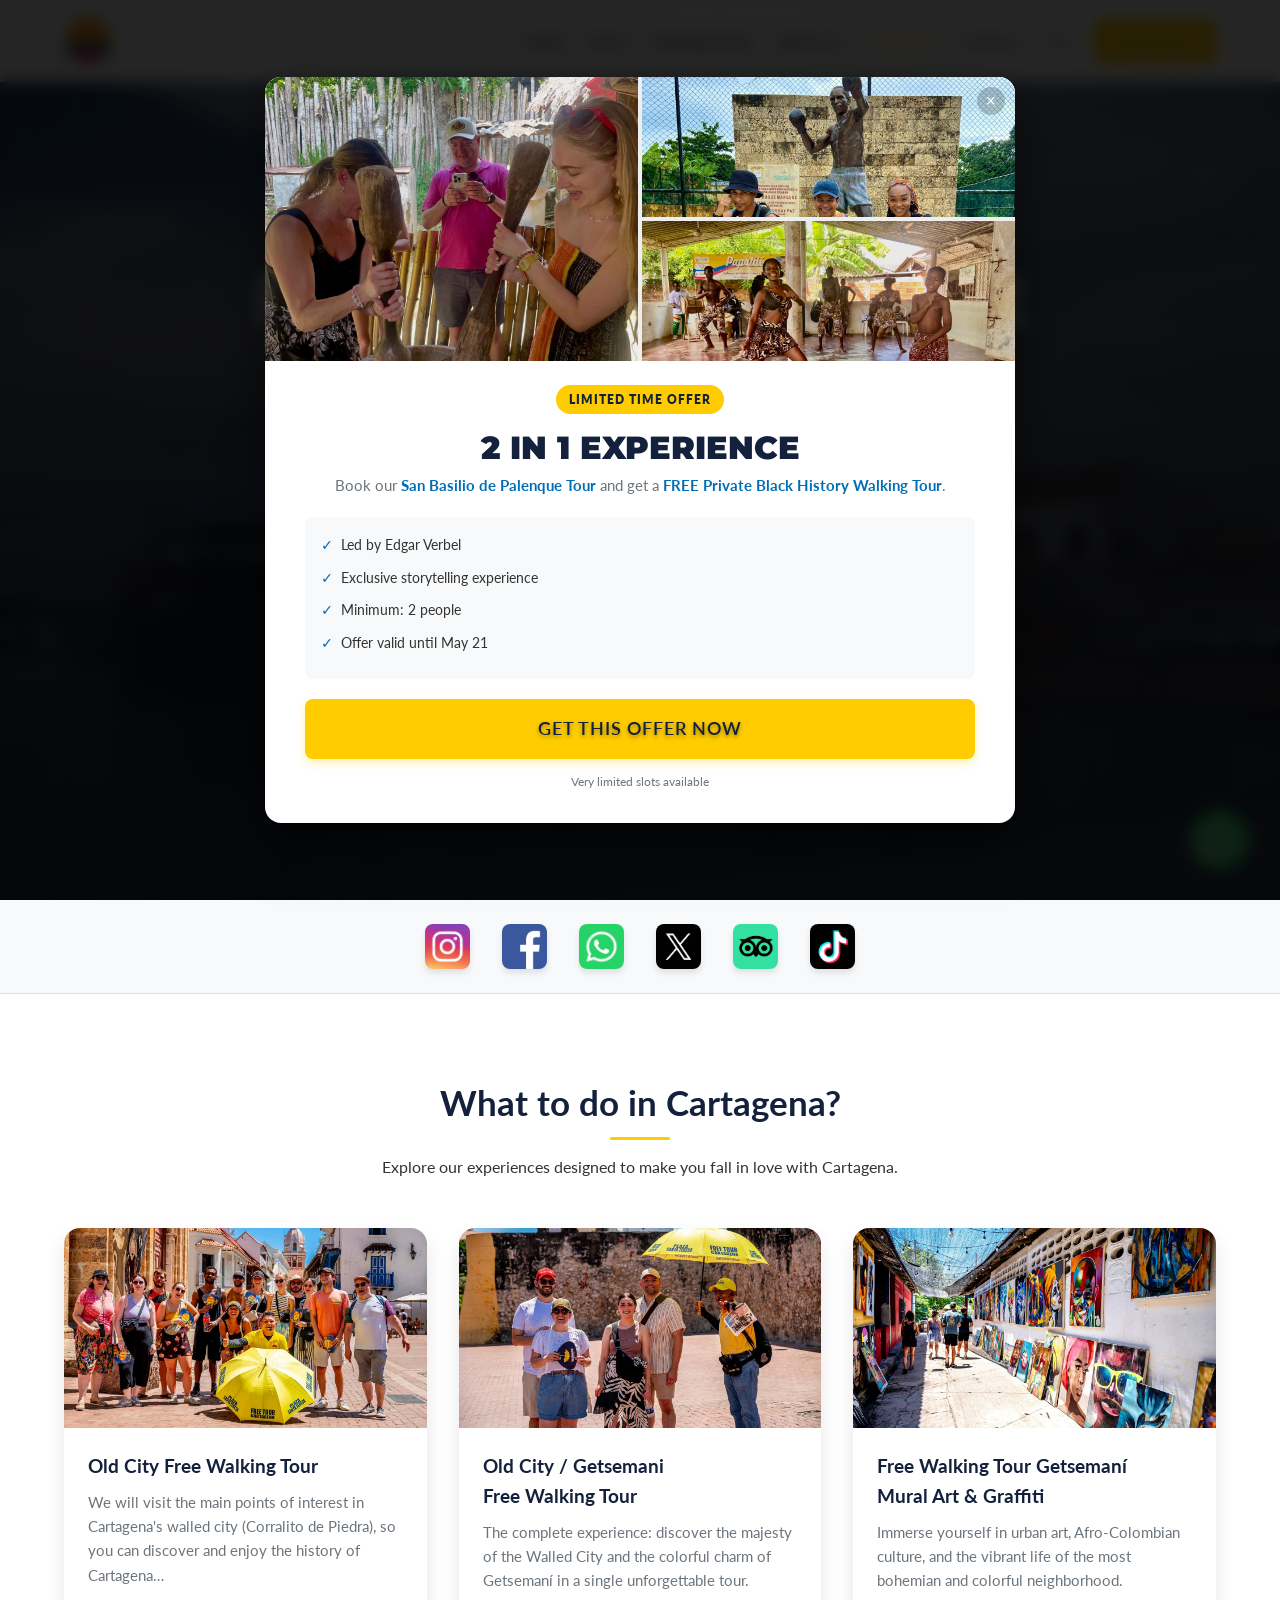
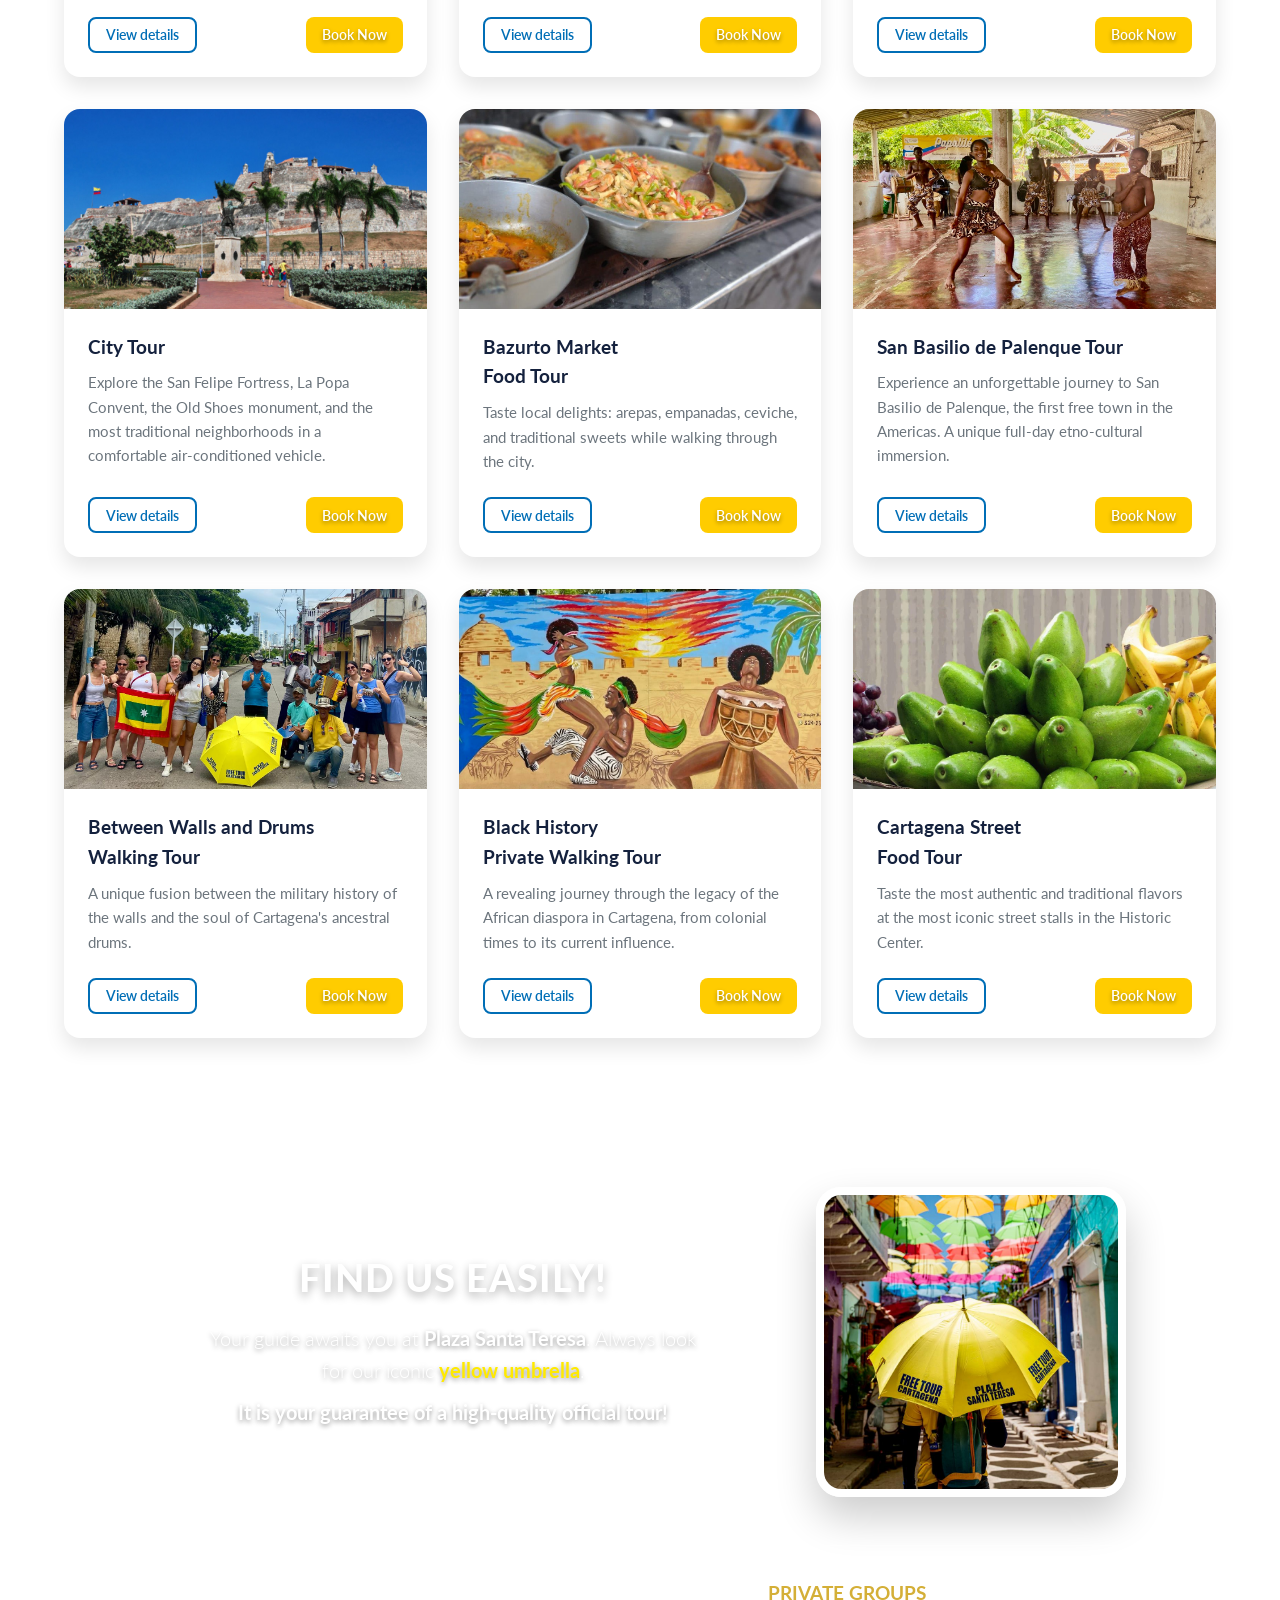
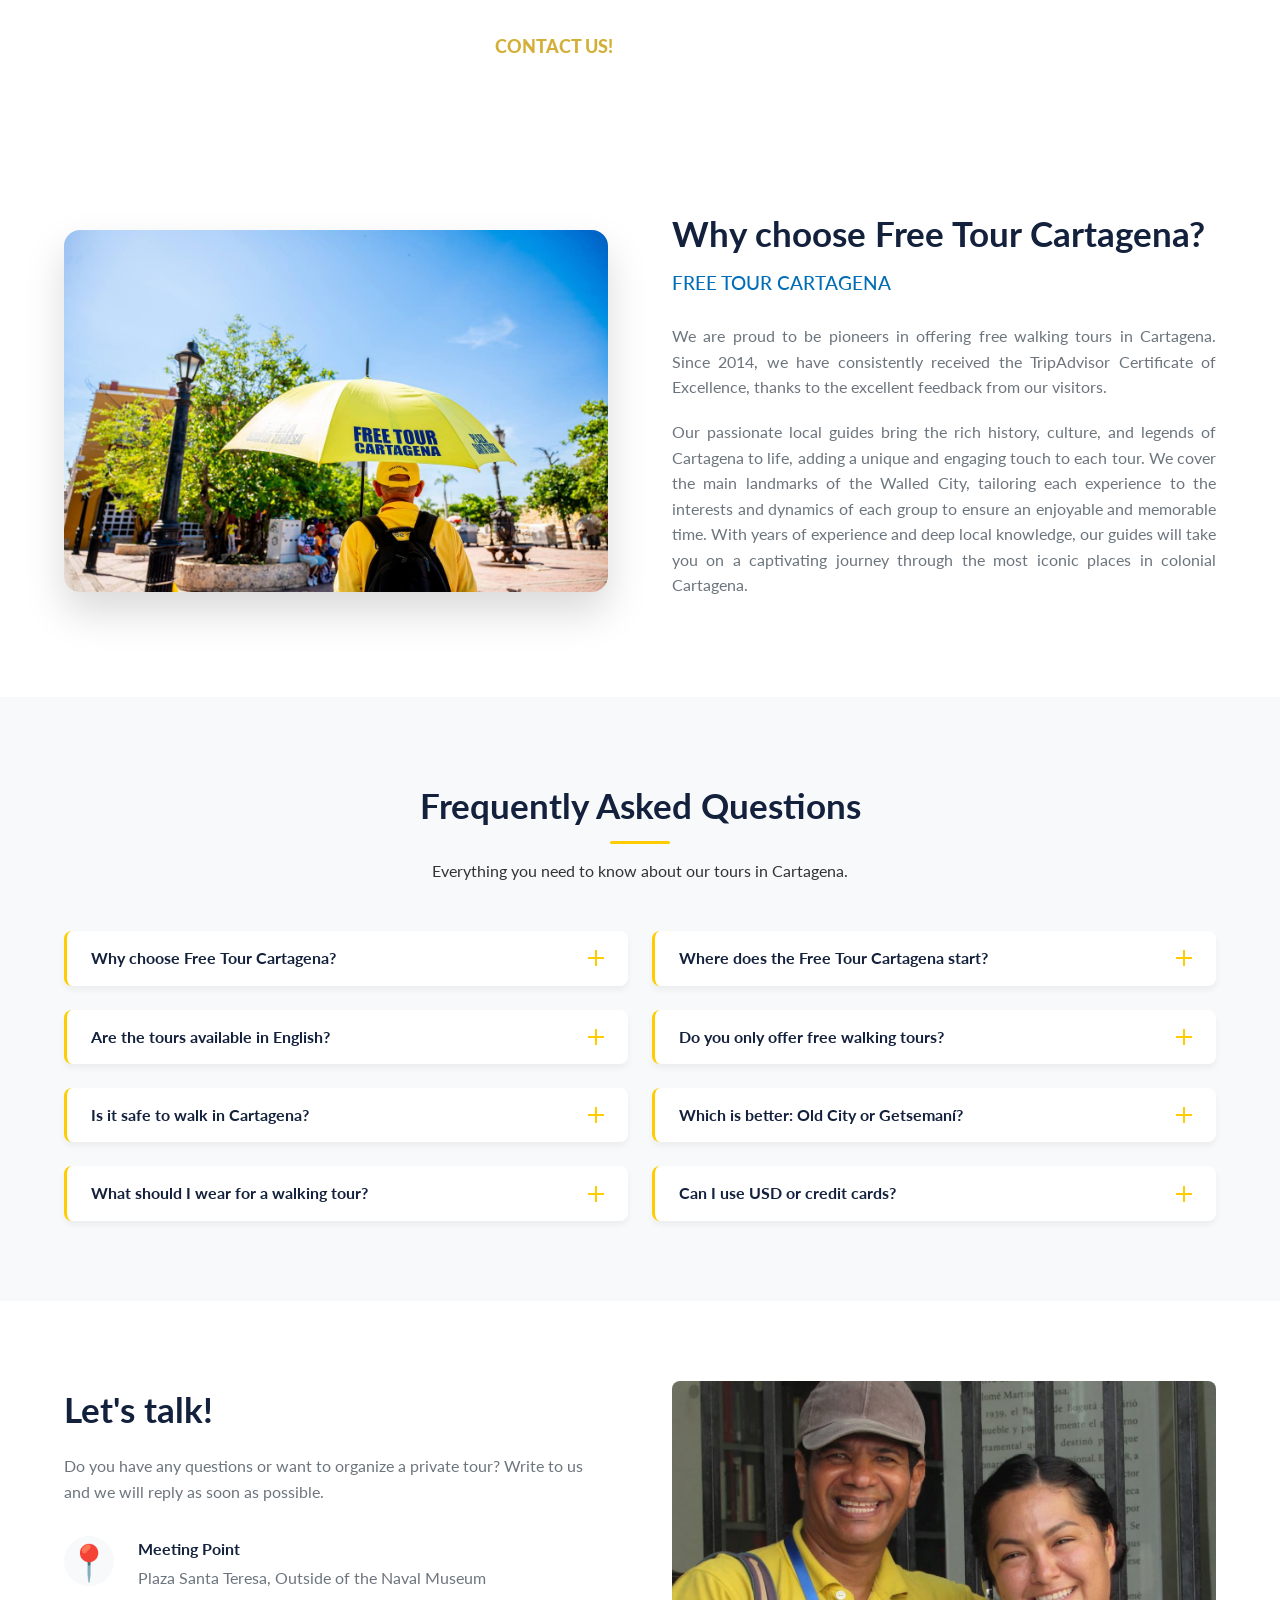
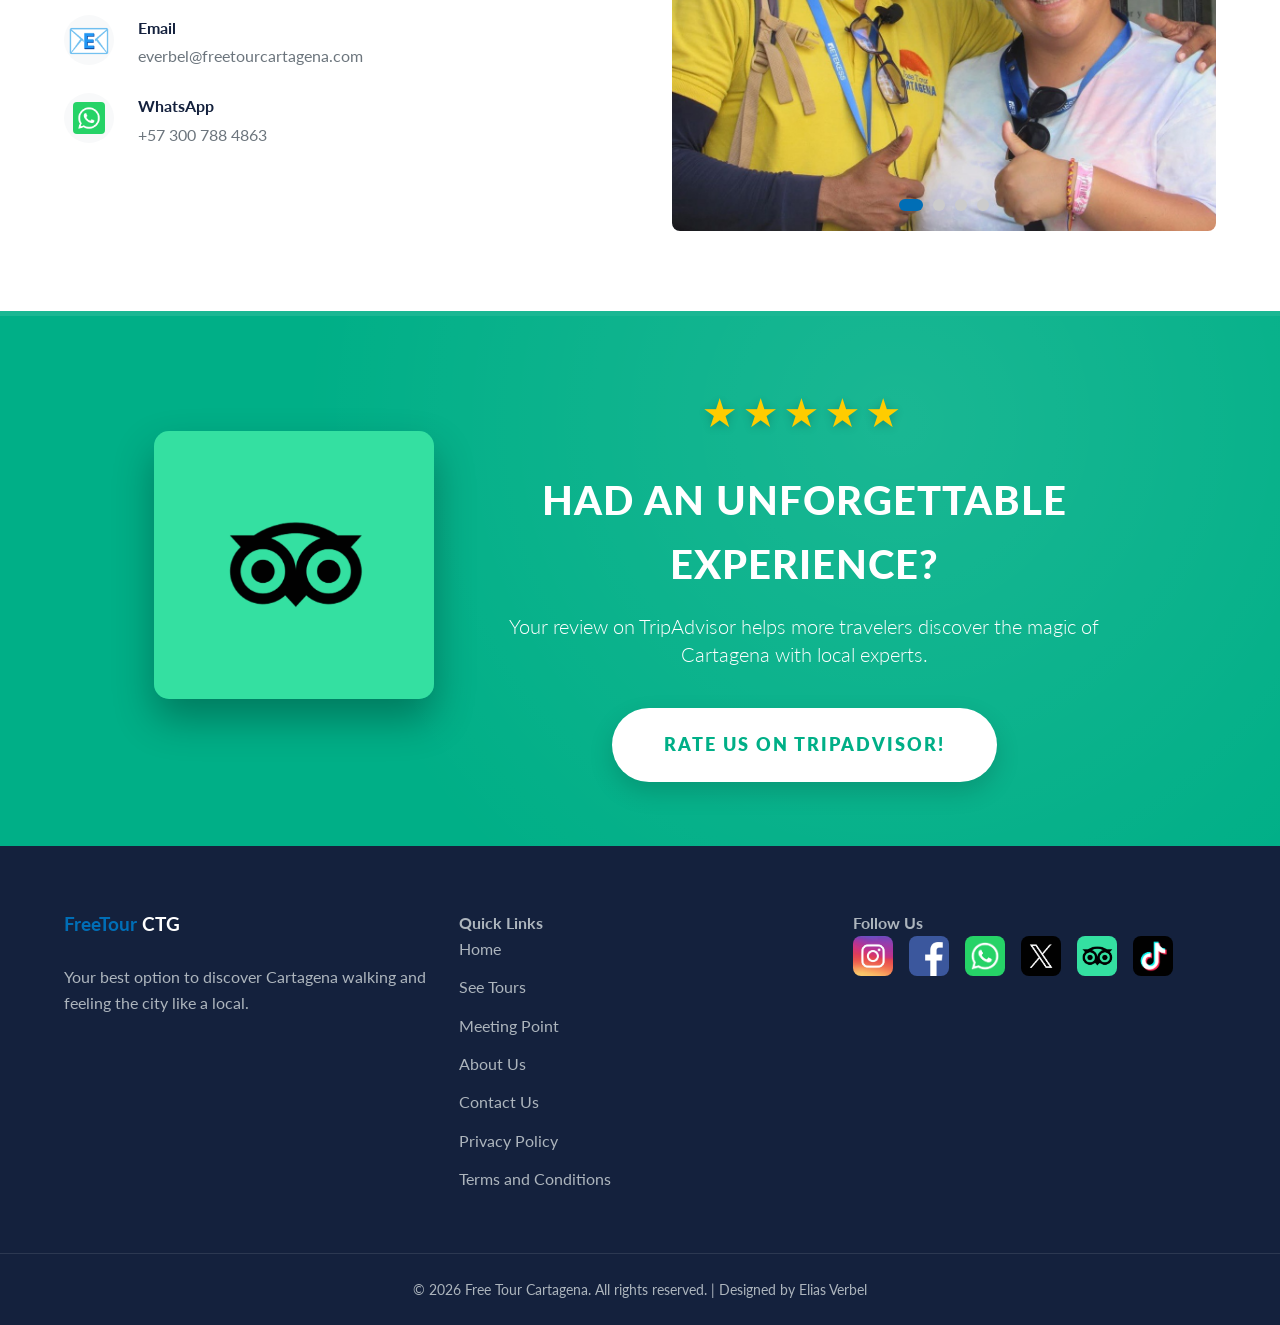
==== commit e7c203cb: "confrim" ====
--- a/index.html
+++ b/index.html
@@ -516,9 +516,15 @@
                                             style="color: var(--primary-color);">Language:</strong> Spanish/English</li>
                                     <li style="margin-bottom: 10px;"><strong
                                             style="color: var(--primary-color);">Duration:</strong> 4 hours</li>
-                                    <li style="margin-bottom: 10px;"><strong
-                                            style="color: var(--primary-color);">Price:</strong> 50 USD per person
-                                        (Minimum 2 people)</li>
+                                    <li style="margin-top: 10px;"><strong style="color: var(--primary-color);">Prices per person (Min. 2):</strong>
+                                        <ul style="list-style: disc; padding-left: 20px; font-size: 0.95rem; margin-top: 5px;">
+                                            <li>2 People: $50 USD each</li>
+                                            <li>3-5 People: $45 USD each</li>
+                                            <li>6-8 People: $40 USD each</li>
+                                            <li>9-12 People: $35 USD each</li>
+                                            <li>13-16 People: $30 USD each</li>
+                                        </ul>
+                                    </li>
                                     <li><strong style="color: var(--primary-color);">Reservations:</strong> Minimum 24
                                         hours before departure.</li>
                                 </ul>
@@ -626,9 +632,17 @@
                                             style="color: var(--primary-color);">Language:</strong> Spanish/English</li>
                                     <li style="margin-bottom: 10px;"><strong
                                             style="color: var(--primary-color);">Duration:</strong> 3 hours</li>
-                                    <li style="margin-bottom: 10px;"><strong
-                                            style="color: var(--primary-color);">Price:</strong> 40 USD per person (30
-                                        USD without food)</li>
+                                    <li style="margin-top: 10px;"><strong style="color: var(--primary-color);">Prices per person (Min. 2):</strong>
+                                        <ul style="list-style: disc; padding-left: 20px; font-size: 0.95rem; margin-top: 5px;">
+                                            <li>2 People: $50 USD each</li>
+                                            <li>3-4 People: $45 USD each</li>
+                                            <li>5-6 People: $40 USD each</li>
+                                            <li>7-8 People: $38 USD each</li>
+                                            <li>9-12 People: $35 USD each</li>
+                                            <li>13-16 People: $32 USD each</li>
+                                            <li>17-20 People: $30 USD each</li>
+                                        </ul>
+                                    </li>
                                     <li><strong style="color: var(--primary-color);">Reservations:</strong> Minimum 24
                                         hours before departure</li>
                                 </ul>
@@ -734,9 +748,17 @@
                                             style="color: var(--primary-color);">Hour:</strong> 9:00 a.m.</li>
                                     <li style="margin-bottom: 10px;"><strong
                                             style="color: var(--primary-color);">Language:</strong> English/Spanish</li>
-                                    <li style="margin-bottom: 10px;"><strong
-                                            style="color: var(--primary-color);">Price:</strong> $40 USD per person ($30
-                                        USD if you take our Free Walking Tour)</li>
+                                    <li style="margin-top: 10px;"><strong style="color: var(--primary-color);">Prices per person (Min. 2):</strong>
+                                        <ul style="list-style: disc; padding-left: 20px; font-size: 0.95rem; margin-top: 5px;">
+                                            <li>2 People: $40 USD each</li>
+                                            <li>3-4 People: $37 USD each</li>
+                                            <li>5-6 People: $34 USD each</li>
+                                            <li>7-8 People: $32 USD each</li>
+                                            <li>9-12 People: $30 USD each</li>
+                                            <li>13-16 People: $28 USD each</li>
+                                            <li>17-20 People: $26 USD each</li>
+                                        </ul>
+                                    </li>
                                     <li style="margin-bottom: 10px;"><strong
                                             style="color: var(--primary-color);">Duration:</strong> 2.5 - 3 hours</li>
                                 </ul>
--- a/styles.css
+++ b/styles.css
@@ -2295,15 +2295,26 @@
 /* Mobile Optimizations for Flatpickr */
 @media (max-width: 480px) {
   .flatpickr-calendar {
-    width: 290px !important; /* Slightly smaller for mobile */
+    width: auto !important;
+    max-width: 310px !important;
     margin-left: auto;
     margin-right: auto;
+    padding-left: 0 !important;
+    padding-right: 0 !important;
+  }
+  .flatpickr-innerContainer, .flatpickr-rContainer, .dayContainer, .flatpickr-days {
+    width: 100% !important;
+    min-width: 100% !important;
+    max-width: 100% !important;
   }
   .flatpickr-day {
-    height: 35px !important;
-    line-height: 35px !important;
-    max-width: 35px !important;
+    height: 36px !important;
+    line-height: 36px !important;
+    max-width: 36px !important;
     margin: 1px !important;
+  }
+  .flatpickr-weekday {
+    font-size: 0.7rem !important;
   }
   .native-form-group input, .native-form-group select, .native-form-group textarea {
     font-size: 16px !important; /* Prevents iOS auto-zoom */
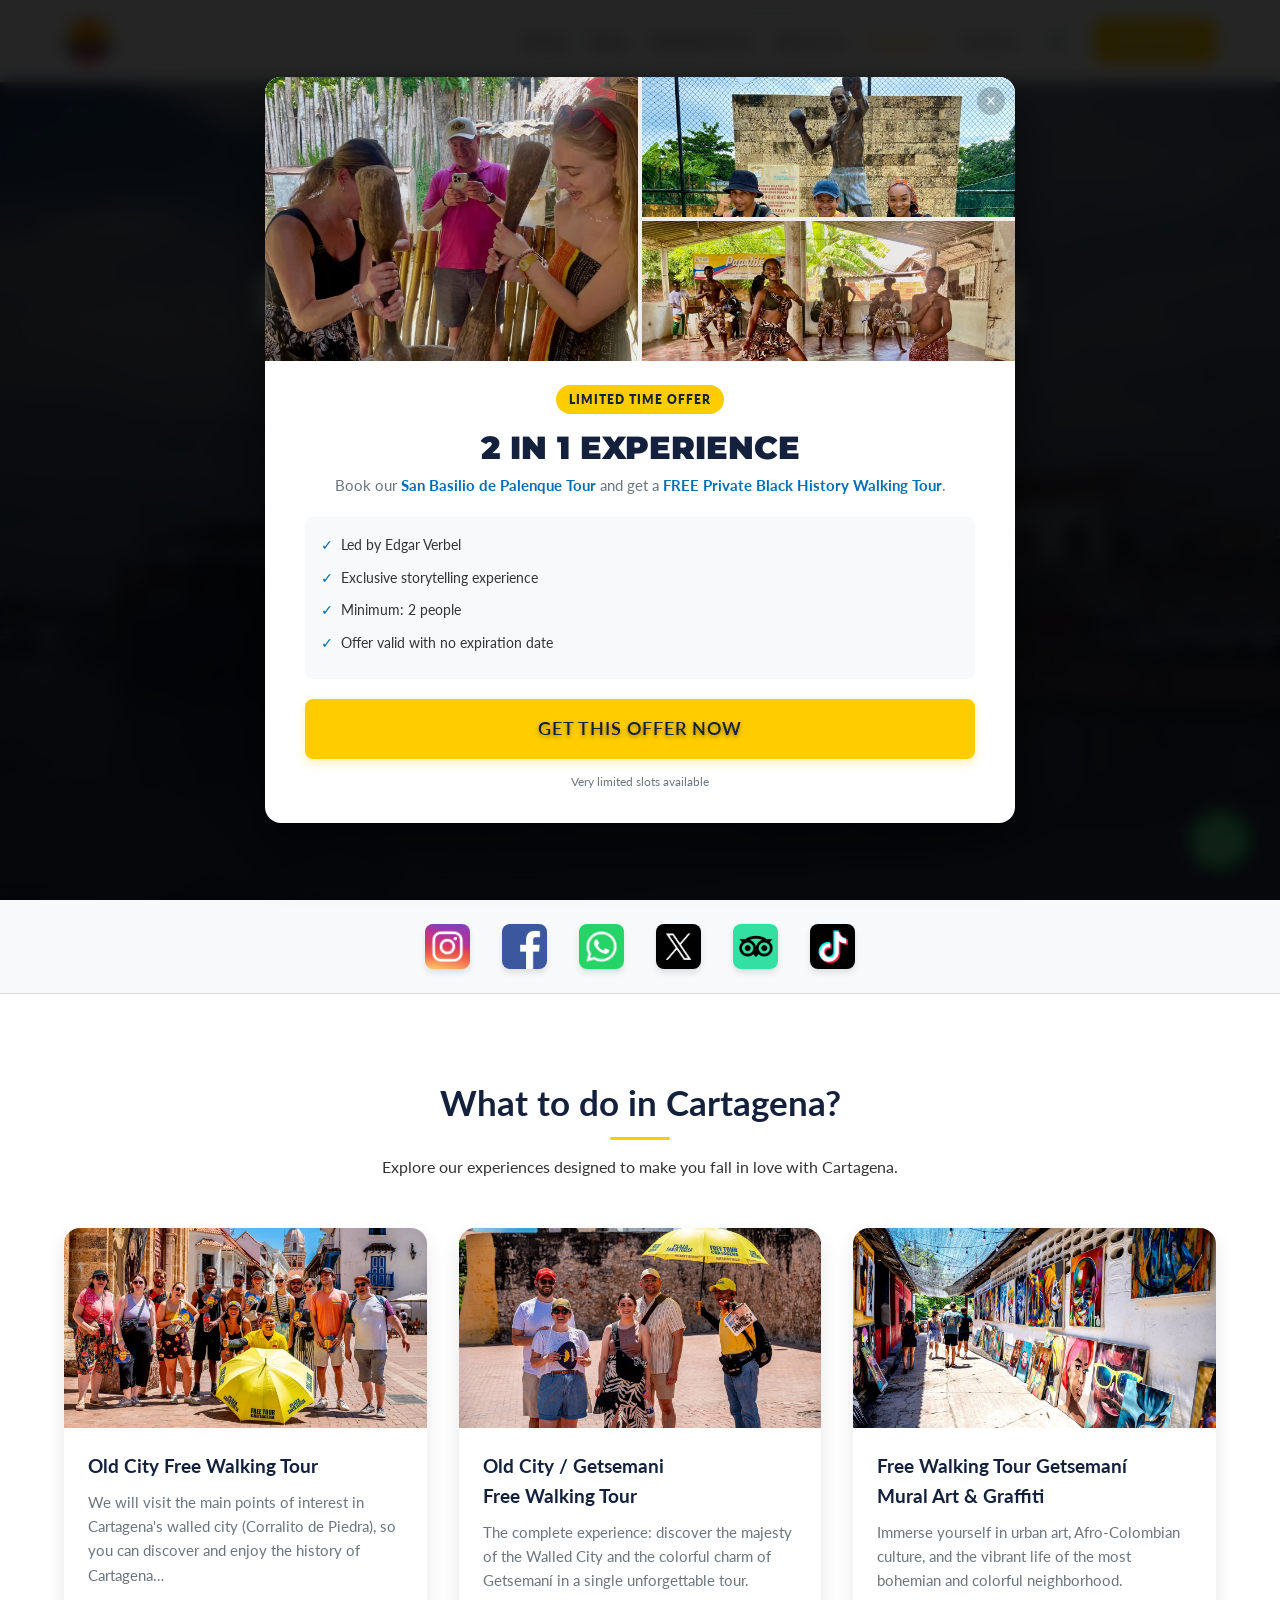
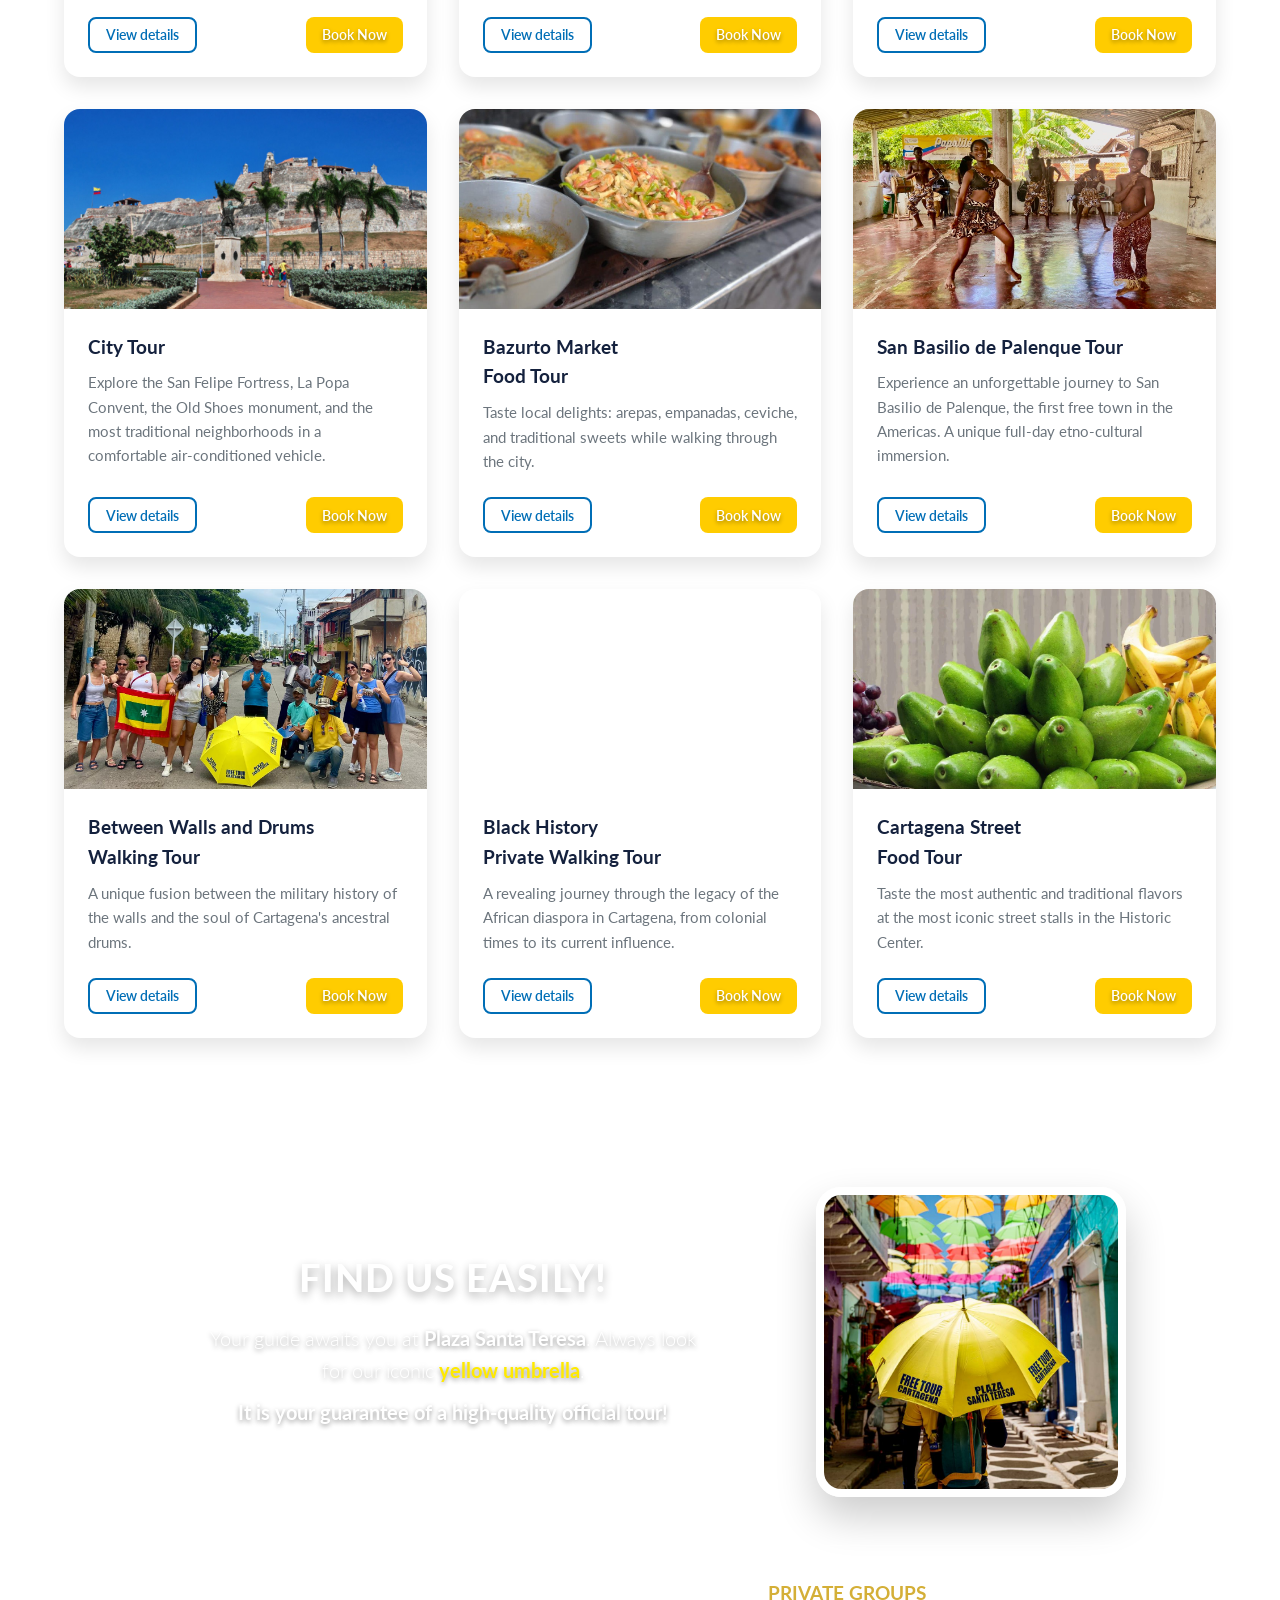
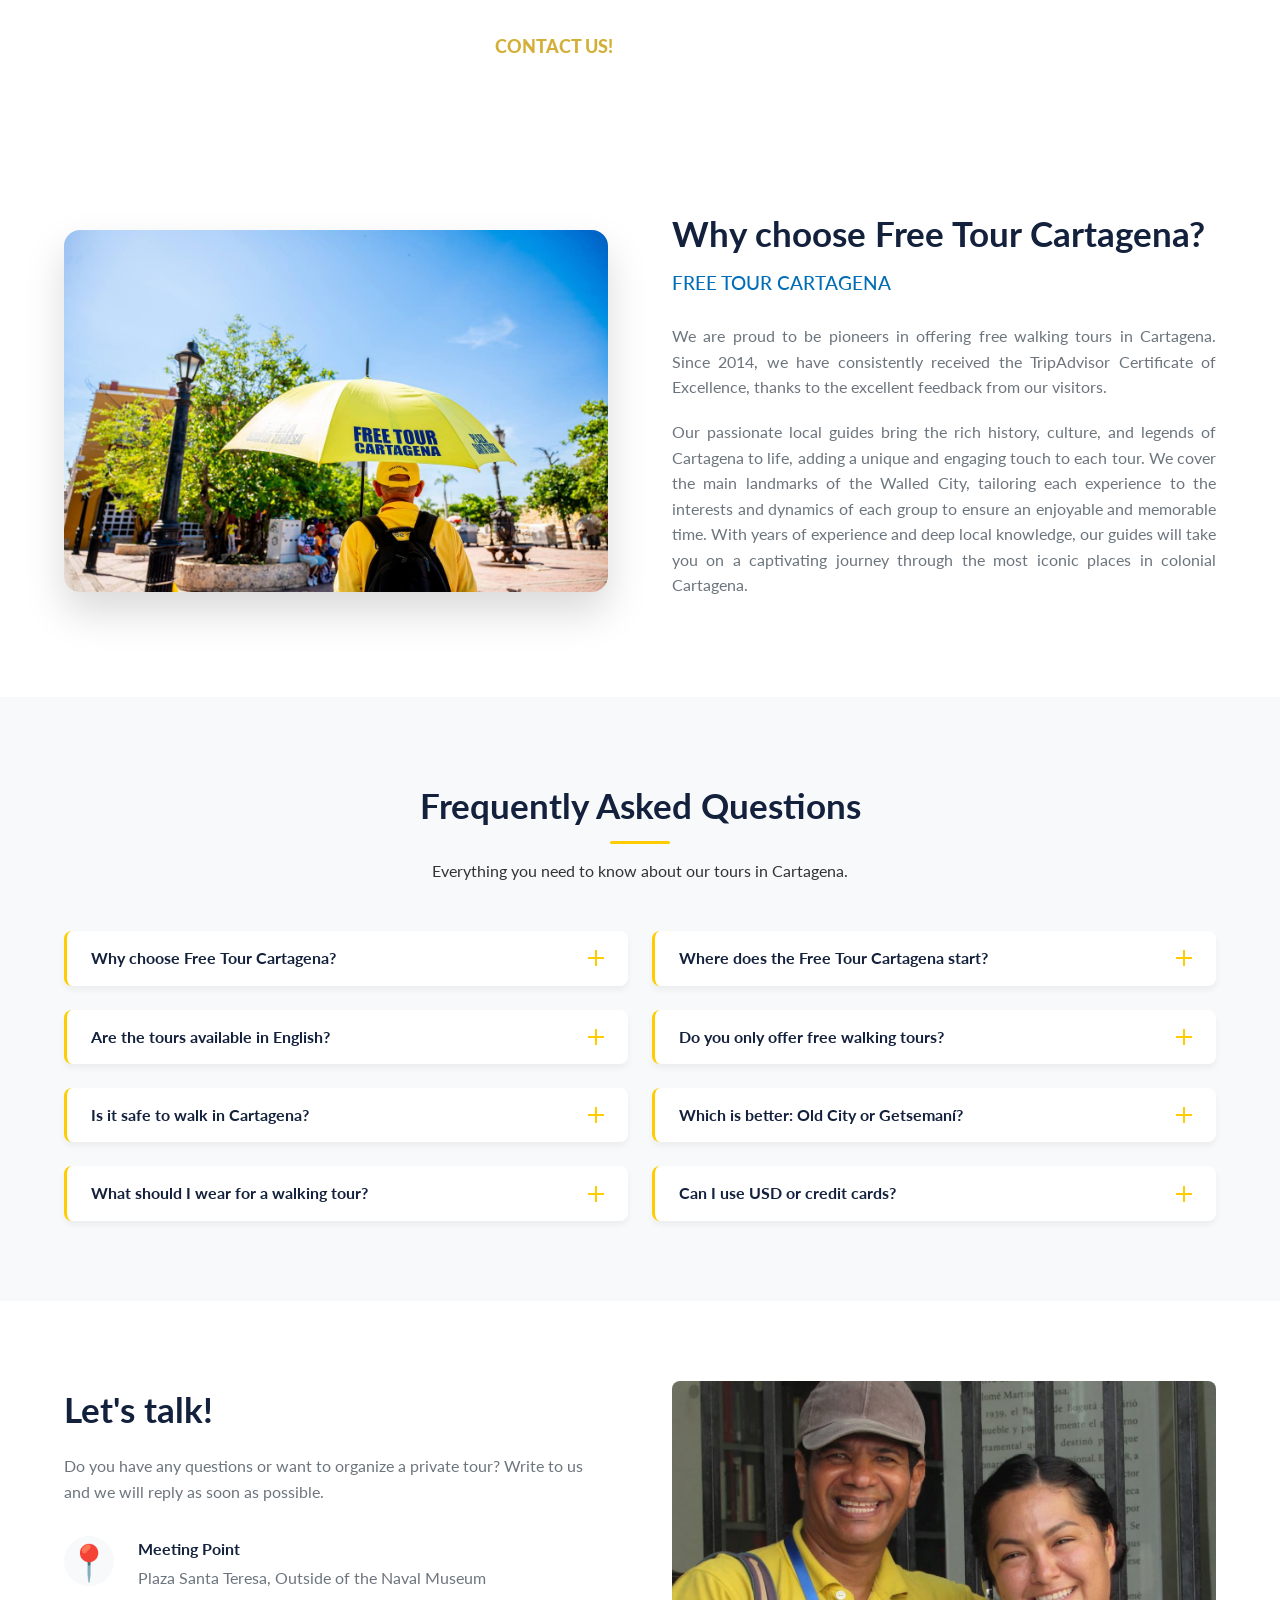
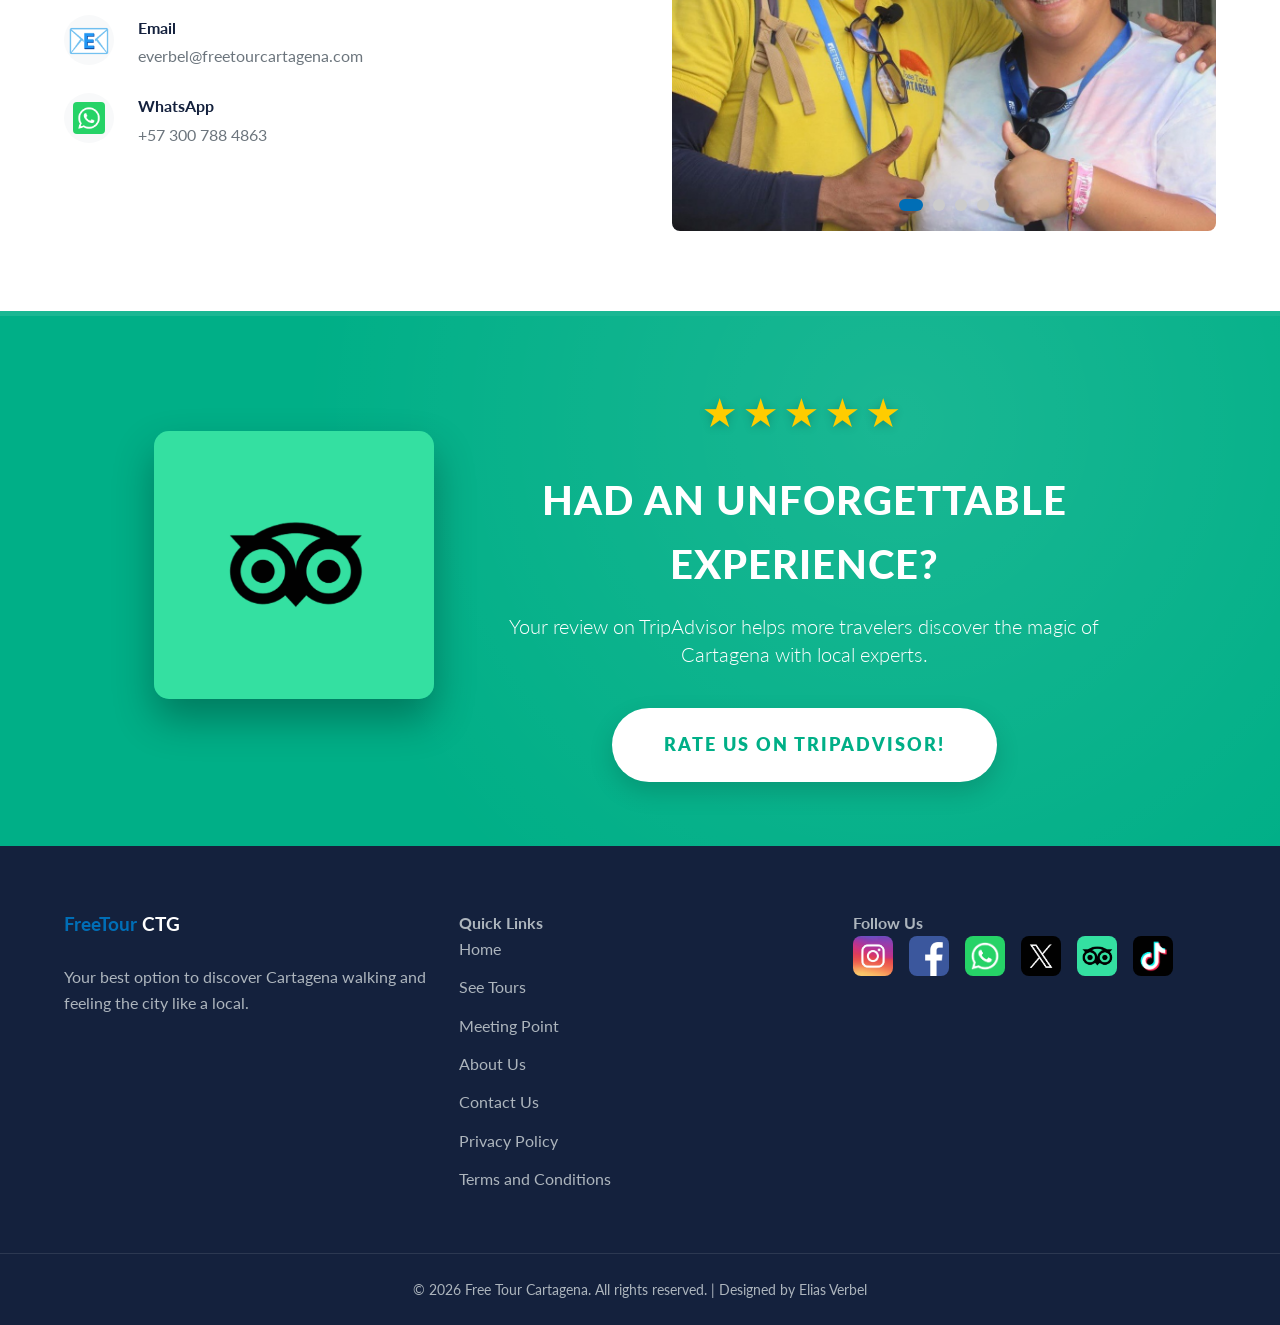
==== commit 008da08f: "confrim" ====
--- a/index.html
+++ b/index.html
@@ -554,7 +554,7 @@
                                 <p style="margin-bottom: 15px; line-height: 1.6;">Experience an unforgettable journey to San Basilio de Palenque, the first free African town in the Americas. This full-day etno-cultural immersion goes beyond a simple visit, offering a deep dive into living traditions, ancestral rhythms, and inspiring stories of resistance, identity, and freedom led by authentic community guides.</p>
                                 <p style="margin-bottom: 15px; line-height: 1.6; font-weight: bold; color: var(--primary-color);">Book this tour and unlock a 2 IN 1 EXPERIENCE:<br>
                                     Get a FREE Private Black History Walking Tour in Cartagena’s Historic Center — an exclusive, high-impact experience led by Edgar Verbel, shared in a way never told before.</p>
-                                <p style="margin-bottom: 15px; line-height: 1.6; font-style: italic;">Only a few private slots available per week. Once they’re gone — or after May 21 — this offer disappears.</p>
+                                <p style="margin-bottom: 15px; line-height: 1.6; font-style: italic;">Only a few private slots available per week. Once they’re gone — or with no expiration date — this offer disappears.</p>
                                 <p style="margin-bottom: 15px; line-height: 1.6;">This unique experience is designed and
                                     operated directly by Free Tour Cartagena to ensure an authentic and respectful
                                     connection without intermediaries. With limited availability, this tour includes
@@ -673,7 +673,7 @@
                                 <ul style="list-style: none; padding: 0; font-size: 0.95rem; margin-bottom: 15px; line-height: 1.5;">
                                     <li>Only valid for direct bookings on our website</li>
                                     <li>Minimum: 2 people</li>
-                                    <li>Valid until May 21</li>
+                                    <li>Valid with no expiration date</li>
                                     <li>Very limited private slots available</li>
                                 </ul>
                                 <p style="margin-bottom: 15px; line-height: 1.6; font-style: italic;">Led by Edgar Verbel, this is not a conventional tour — it’s a powerful, immersive storytelling experience delivered in a way never seen before.</p>
@@ -1136,7 +1136,7 @@
                         <li>Led by Edgar Verbel</li>
                         <li>Exclusive storytelling experience</li>
                         <li>Minimum: 2 people</li>
-                        <li>Offer valid until May 21</li>
+                        <li>Offer valid with no expiration date</li>
                     </ul>
                 </div>
                 <div class="promo-footer">
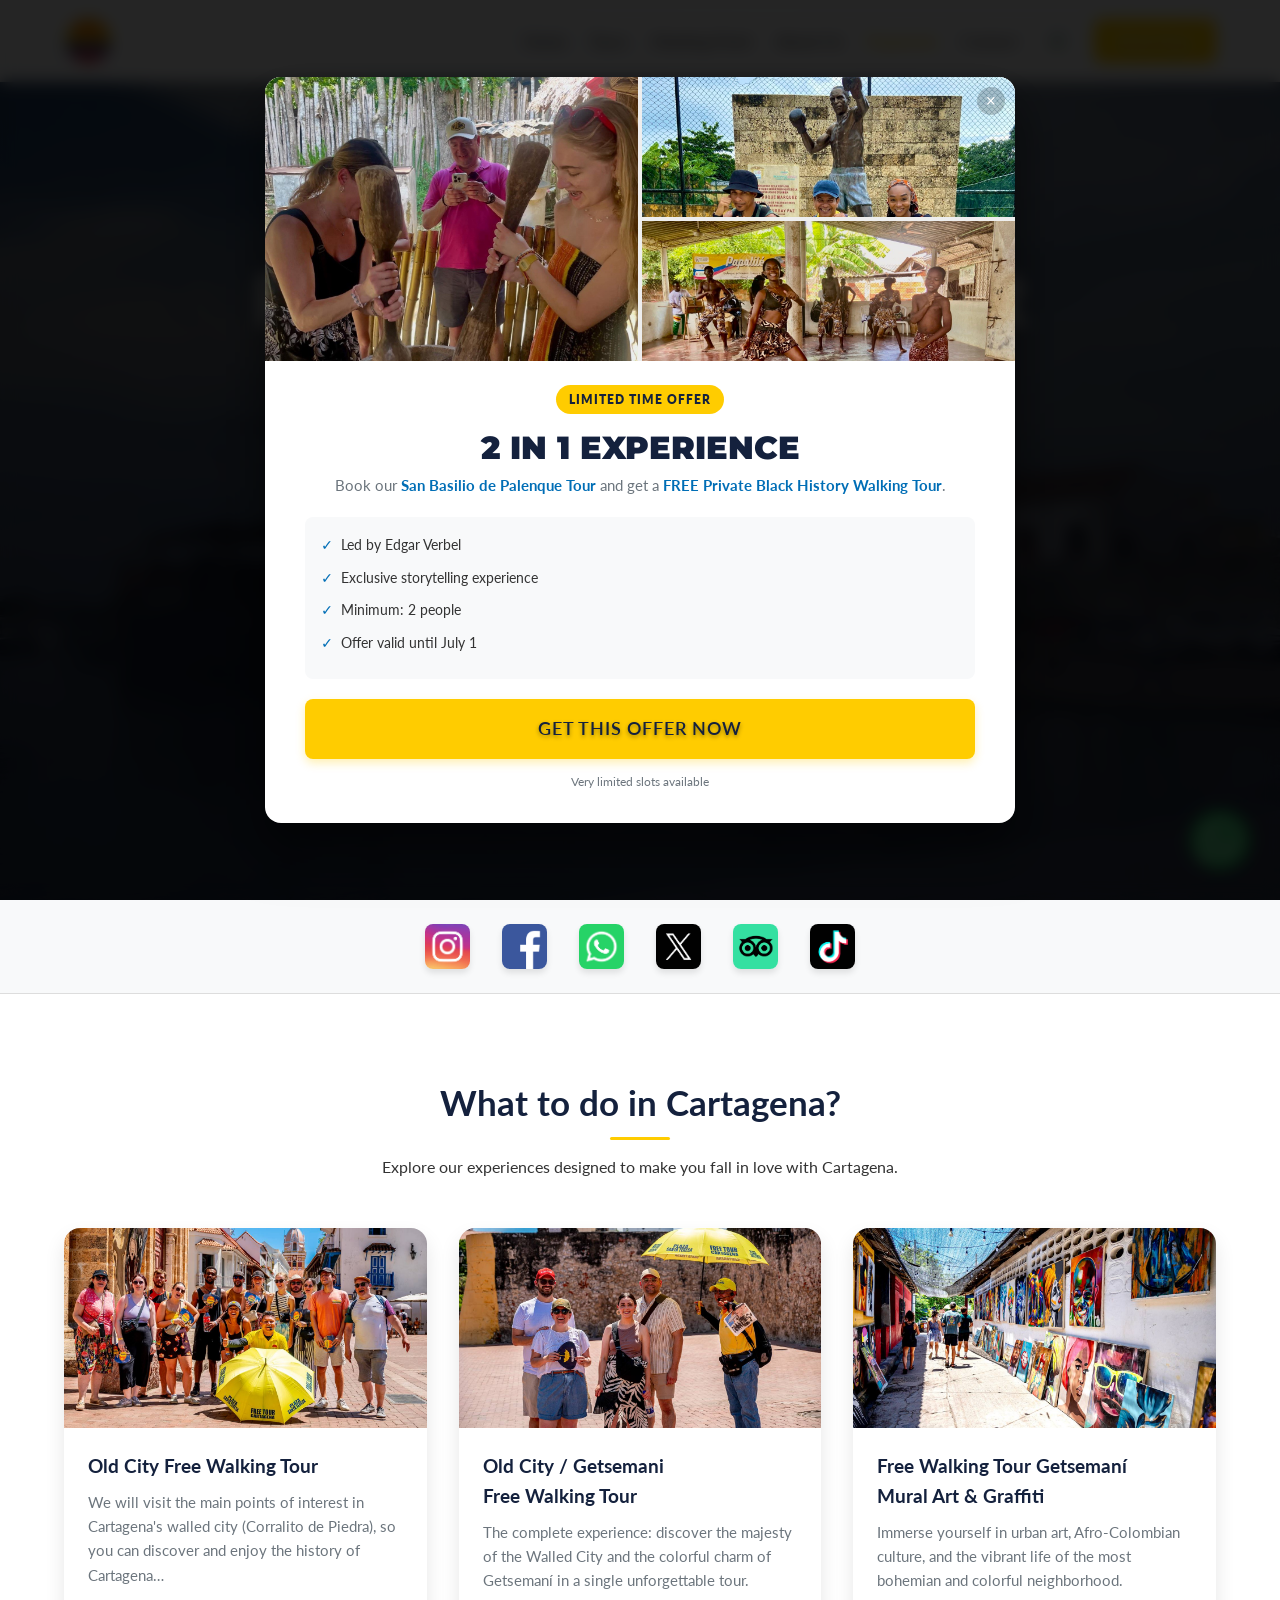
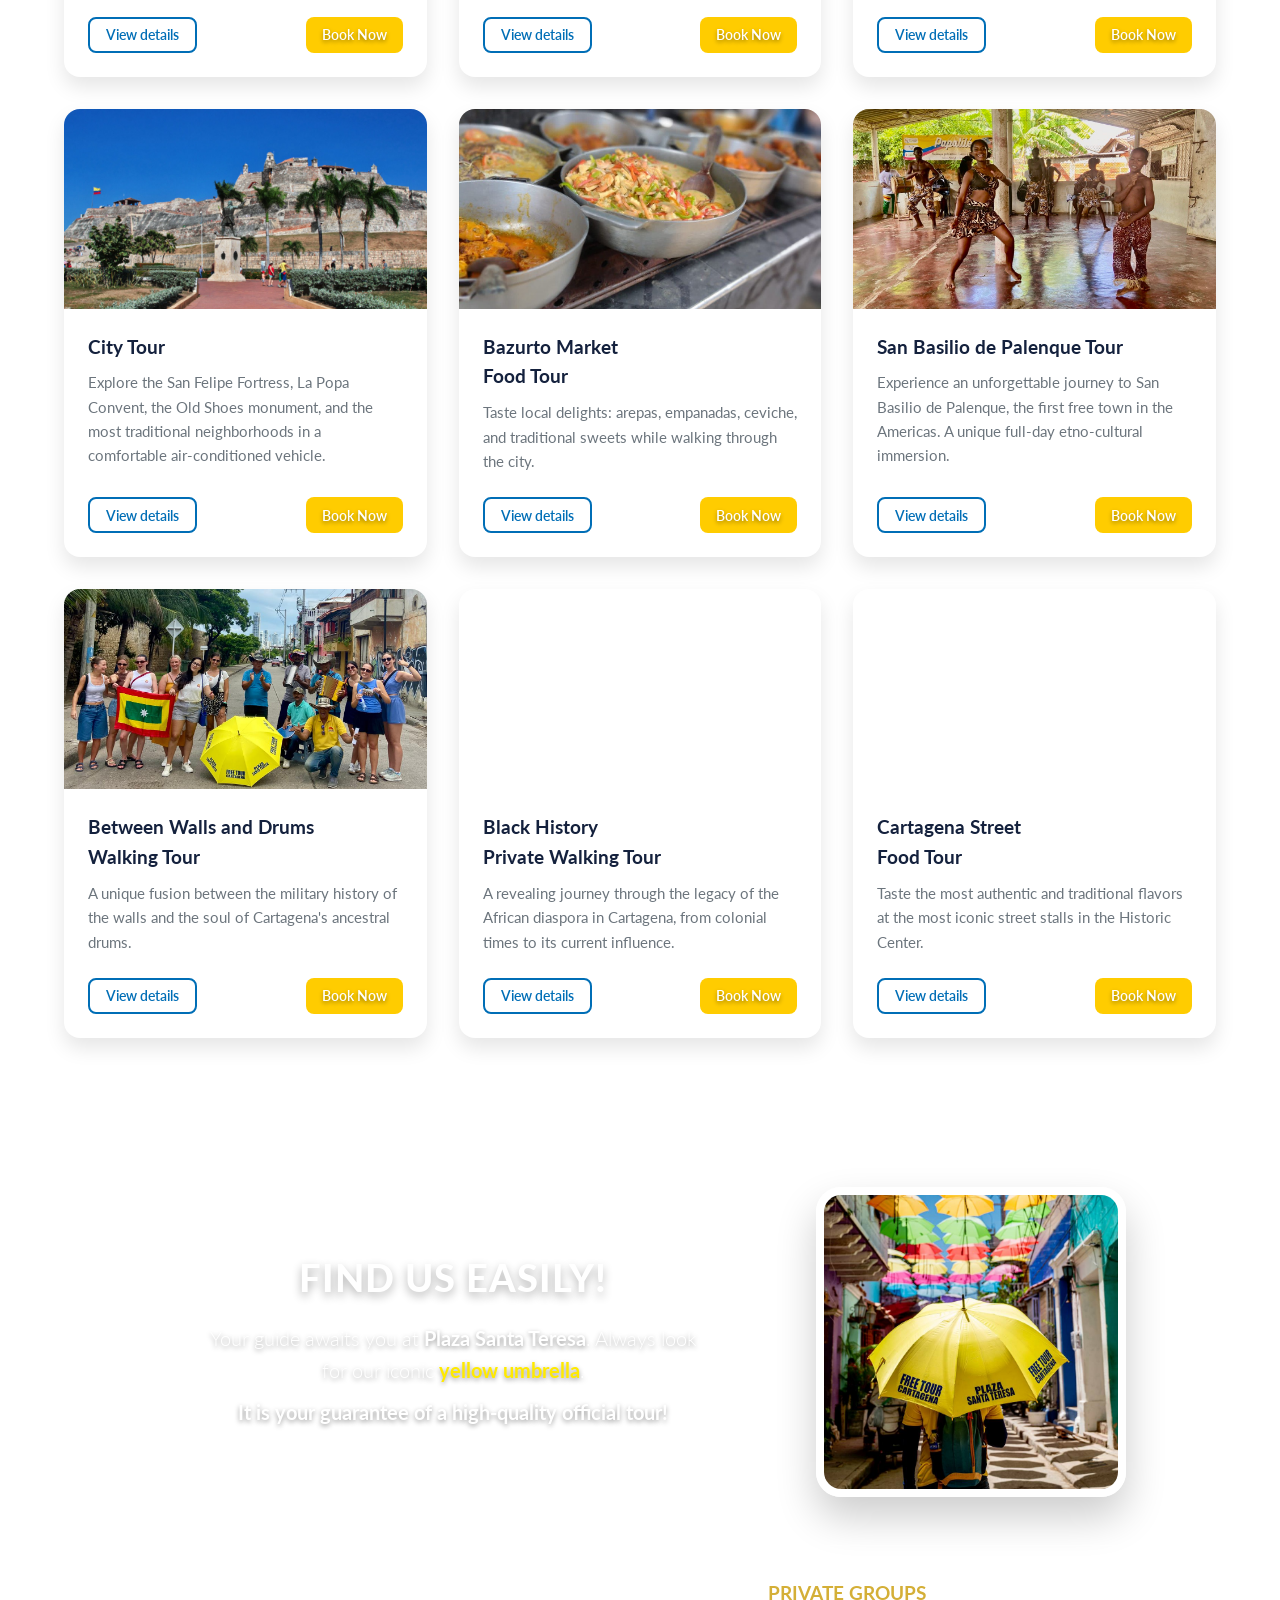
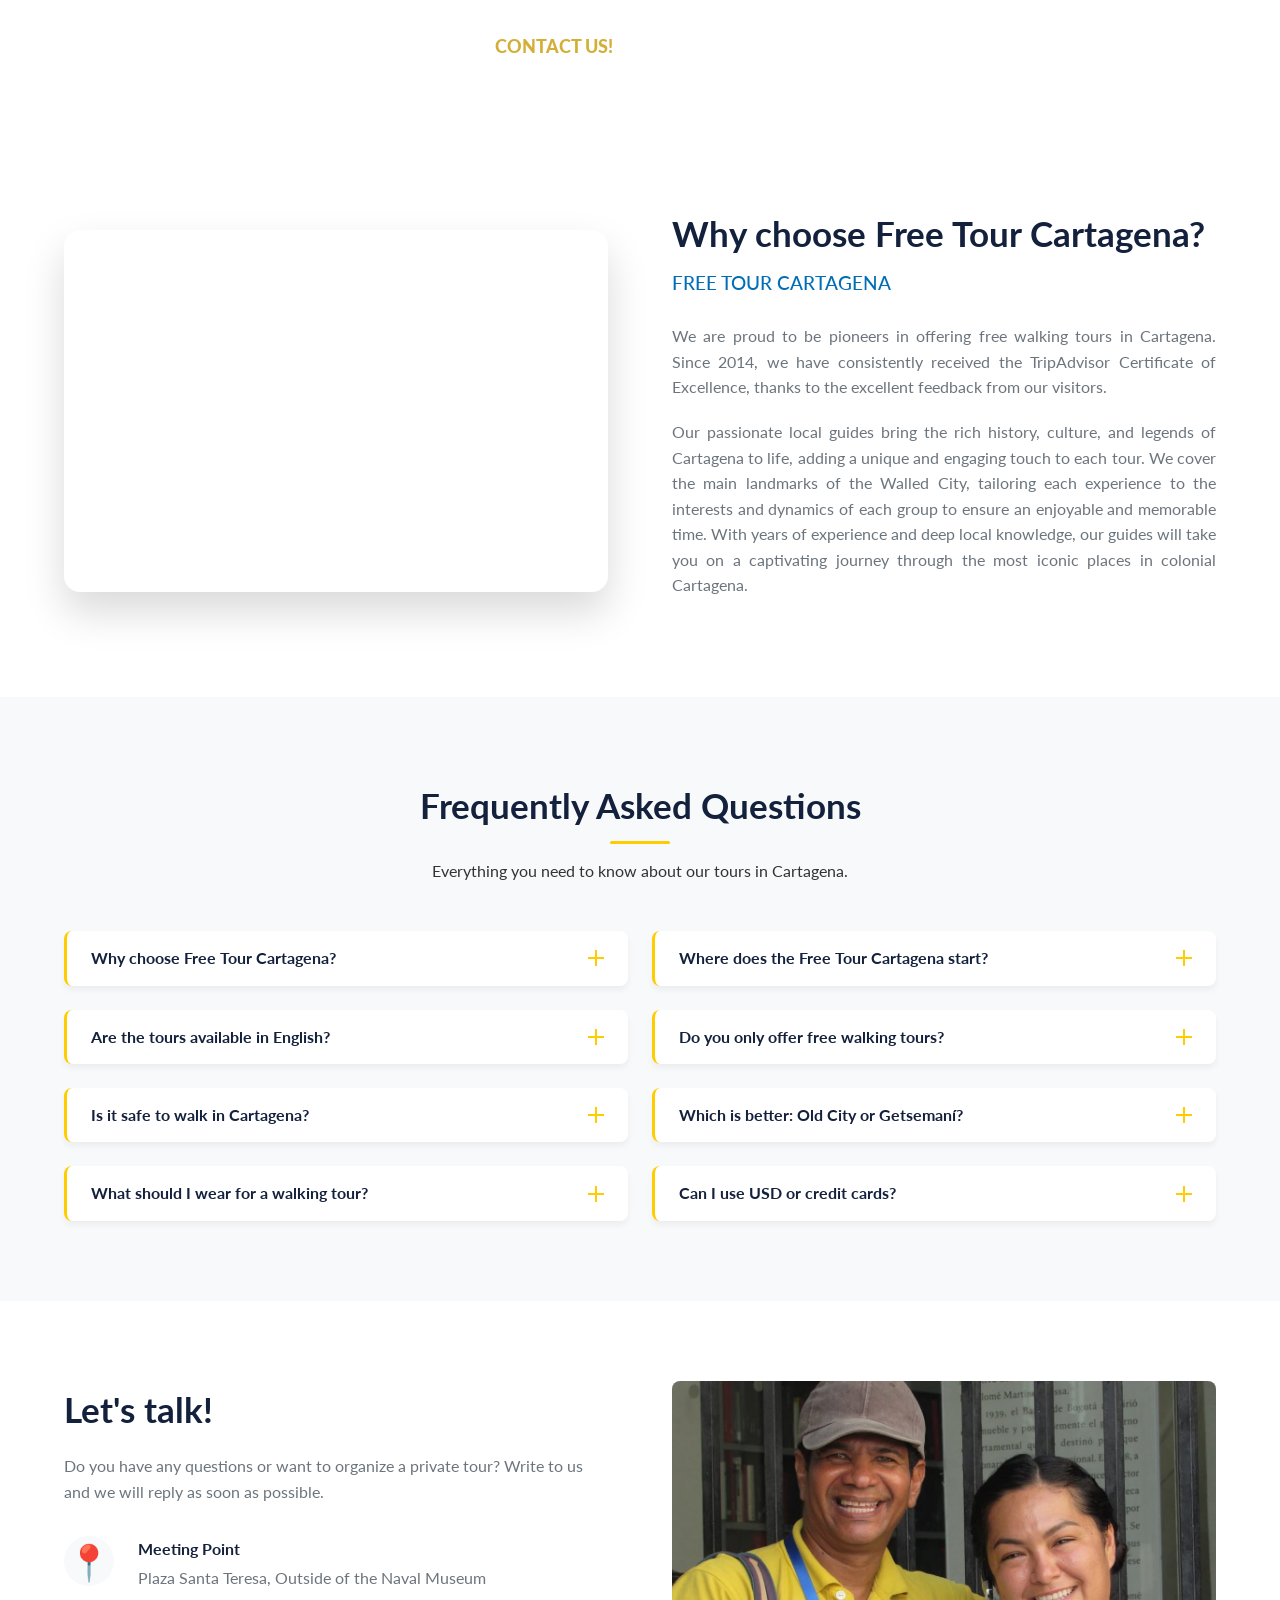
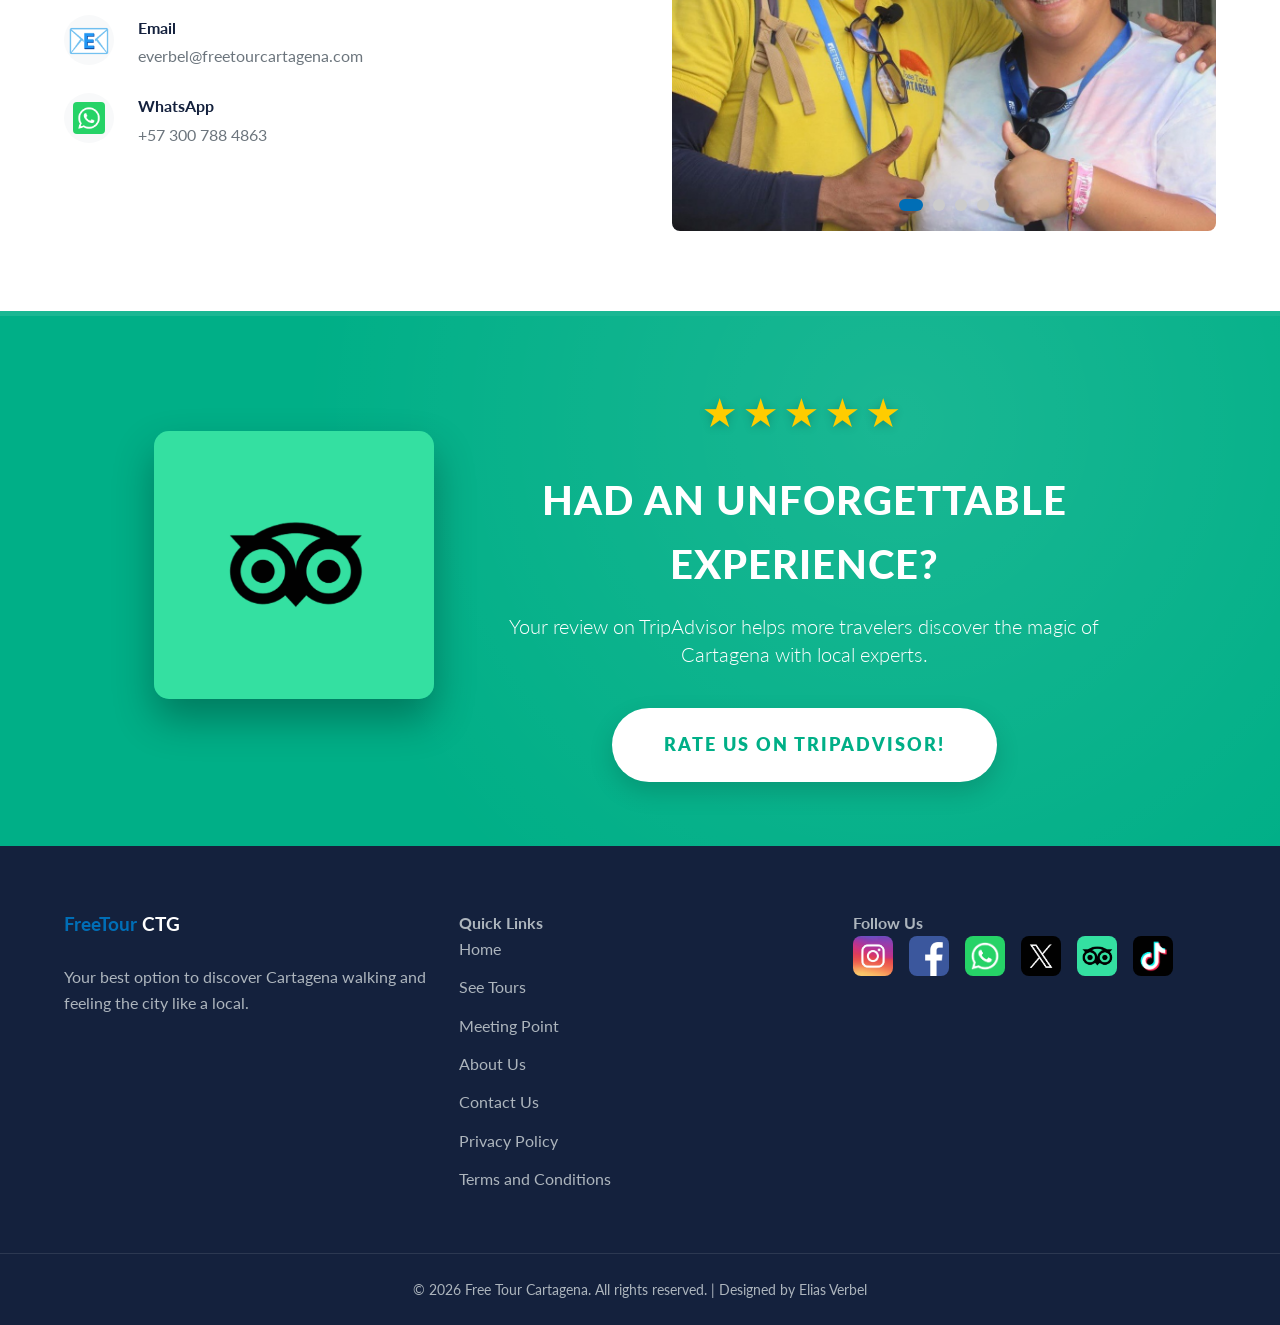
==== commit 8fed8dbc: "confrim" ====
--- a/index.html
+++ b/index.html
@@ -554,7 +554,7 @@
                                 <p style="margin-bottom: 15px; line-height: 1.6;">Experience an unforgettable journey to San Basilio de Palenque, the first free African town in the Americas. This full-day etno-cultural immersion goes beyond a simple visit, offering a deep dive into living traditions, ancestral rhythms, and inspiring stories of resistance, identity, and freedom led by authentic community guides.</p>
                                 <p style="margin-bottom: 15px; line-height: 1.6; font-weight: bold; color: var(--primary-color);">Book this tour and unlock a 2 IN 1 EXPERIENCE:<br>
                                     Get a FREE Private Black History Walking Tour in Cartagena’s Historic Center — an exclusive, high-impact experience led by Edgar Verbel, shared in a way never told before.</p>
-                                <p style="margin-bottom: 15px; line-height: 1.6; font-style: italic;">Only a few private slots available per week. Once they’re gone — or with no expiration date — this offer disappears.</p>
+                                <p style="margin-bottom: 15px; line-height: 1.6; font-style: italic;">Only a few private slots available per week. Once they’re gone — or after July 1 — this offer disappears.</p>
                                 <p style="margin-bottom: 15px; line-height: 1.6;">This unique experience is designed and
                                     operated directly by Free Tour Cartagena to ensure an authentic and respectful
                                     connection without intermediaries. With limited availability, this tour includes
@@ -673,7 +673,7 @@
                                 <ul style="list-style: none; padding: 0; font-size: 0.95rem; margin-bottom: 15px; line-height: 1.5;">
                                     <li>Only valid for direct bookings on our website</li>
                                     <li>Minimum: 2 people</li>
-                                    <li>Valid with no expiration date</li>
+                                    <li>Valid until July 1</li>
                                     <li>Very limited private slots available</li>
                                 </ul>
                                 <p style="margin-bottom: 15px; line-height: 1.6; font-style: italic;">Led by Edgar Verbel, this is not a conventional tour — it’s a powerful, immersive storytelling experience delivered in a way never seen before.</p>
@@ -1136,7 +1136,7 @@
                         <li>Led by Edgar Verbel</li>
                         <li>Exclusive storytelling experience</li>
                         <li>Minimum: 2 people</li>
-                        <li>Offer valid with no expiration date</li>
+                        <li>Offer valid until July 1</li>
                     </ul>
                 </div>
                 <div class="promo-footer">
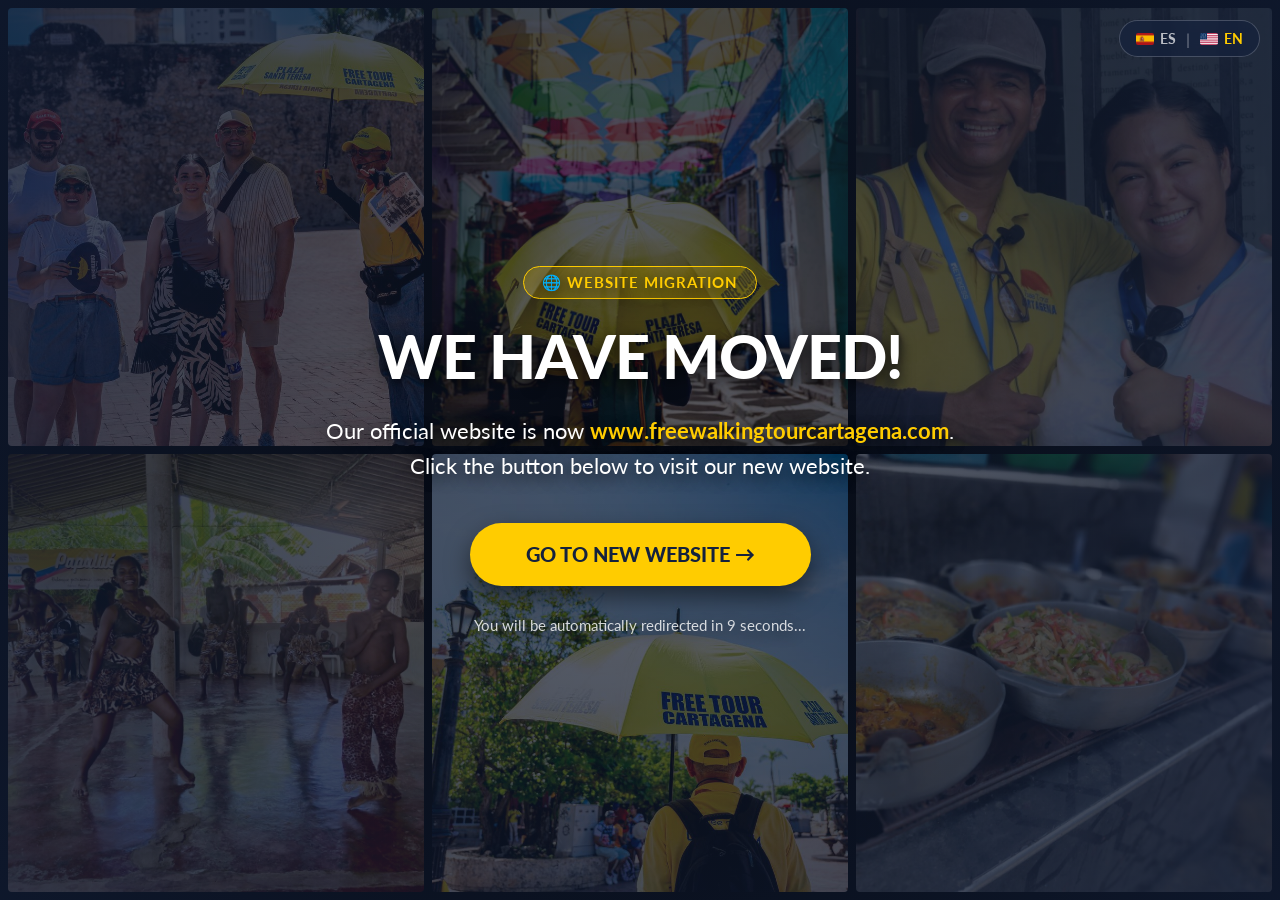
==== commit 8f4c4764: "confirm" ====
--- a/index.html
+++ b/index.html
@@ -1,1443 +1,240 @@
-<!DOCTYPE html>
-<html lang="en">
-
-<head>
-    <!-- Google tag (gtag.js) -->
-    <script async src="https://www.googletagmanager.com/gtag/js?id=AW-18088379600"></script>
-    <script>
-        window.dataLayer = window.dataLayer || [];
-        function gtag() { dataLayer.push(arguments); }
-        gtag('js', new Date());
-
-        gtag('config', 'AW-18088379600');
-    </script>
-    <!-- Microsoft Clarity Tracking Code -->
-    <script type="text/javascript">
-        (function(c,l,a,r,i,t,y){
-            c[a]=c[a]||function(){(c[a].q=c[a].q||[]).push(arguments)};
-            t=l.createElement(r);t.async=1;t.src="https://www.clarity.ms/tag/"+i;
-            y=l.getElementsByTagName(r)[0];y.parentNode.insertBefore(t,y);
-        })(window, document, "clarity", "script", "wdgn4gk2gu");
-    </script>
-    <meta charset="UTF-8">
-    <meta name="google-site-verification" content="i-Ymrdrwx2oy7xr4deEjilEba-neKweYPTjYNg5RTEI" />
-    <meta name="viewport" content="width=device-width, initial-scale=1.0">
-    <title>The Best Free Walking Tour in Cartagena, Colombia</title>
-    <meta name="description"
-        content="Discover Cartagena with the best local guides. Free tours through the Historic Center and Getsemaní. Book now and secure your spot!">
-    <meta name="keywords"
-        content="Free Tour Cartagena, Walking Tour Cartagena, Getsemani, Old City, Free Tour, Local Guides, Cartagena Colombia">
-    <link rel="canonical" href="https://www.freewalkingtourcartagena.com/">
-    <link rel="alternate" hreflang="en" href="https://www.freewalkingtourcartagena.com/index.html">
-    <link rel="alternate" hreflang="es" href="https://www.freewalkingtourcartagena.com/index-es.html">
-
-    <!-- Open Graph / Facebook -->
-    <meta property="og:type" content="website">
-    <meta property="og:url" content="https://www.freewalkingtourcartagena.com/">
-    <meta property="og:title" content="The Best Free Walking Tour in Cartagena, Colombia">
-    <meta property="og:description"
-        content="Discover the history, culture, and flavor of Cartagena with our expert guides. Book your spot now!">
-    <meta property="og:image" content="https://www.freewalkingtourcartagena.com/images/old-city-5.jpg">
-    <meta property="og:site_name" content="Free Tour Cartagena">
-
-    <script type="application/ld+json">
-    [
-      {
-        "@context": "https://schema.org",
-        "@type": "TravelAgency",
-        "@id": "https://www.freewalkingtourcartagena.com/#organization",
-        "name": "Free Tour Cartagena",
-        "url": "https://www.freewalkingtourcartagena.com/",
-        "logo": "https://www.freewalkingtourcartagena.com/images/free-tour-ctg.-col-2.png",
-        "image": "https://www.freewalkingtourcartagena.com/images/old-city-5.jpg",
-        "description": "The pioneer and highest-rated free walking tour provider in Cartagena, Colombia since 2014, with over 100,000 satisfied tourists.",
-        "address": {
-          "@type": "PostalAddress",
-          "addressLocality": "Cartagena",
-          "addressRegion": "Bolivar",
-          "addressCountry": "CO",
-          "streetAddress": "Plaza Santa Teresa"
-        },
-        "telephone": "+573007884863",
-        "priceRange": "$",
-        "sameAs": [
-          "https://www.tripadvisor.co/Attraction_Review-g297476-d7212576-Reviews-Free_Tour_Cartagena-Cartagena_Cartagena_District_Bolivar_Department.html",
-          "https://www.instagram.com/free_tour_cartagena/",
-          "https://www.facebook.com/freetourcartagena",
-          "https://x.com/FTCartagena",
-          "https://www.tiktok.com/@free.tour.cartage"
-        ]
-      },
-      {
-        "@context": "https://schema.org",
-        "@type": "TouristTrip",
-        "name": "Old City Free Walking Tour Cartagena",
-        "description": "Discover the history and architecture of Cartagena's Walled City with expert local guides.",
-        "provider": { "@id": "https://www.freewalkingtourcartagena.com/#organization" },
-        "itinerary": {
-          "@type": "ItemList",
-          "itemListElement": [
-            { "@type": "ListItem", "position": 1, "item": { "@type": "TouristAttraction", "name": "Plaza Santa Teresa" } },
-            { "@type": "ListItem", "position": 2, "item": { "@type": "TouristAttraction", "name": "Torre del Reloj" } },
-            { "@type": "ListItem", "position": 3, "item": { "@type": "TouristAttraction", "name": "Plaza San Pedro Claver" } }
-          ]
-        },
-        "offers": {
-          "@type": "Offer",
-          "price": "0",
-          "priceCurrency": "USD",
-          "description": "Free tour based on tips/gratuities."
-        }
-      },
-      {
-        "@context": "https://schema.org",
-        "@type": "FAQPage",
-        "mainEntity": [
-          {
-            "@type": "Question",
-            "name": "Why choose Free Tour Cartagena?",
-            "acceptedAnswer": {
-              "@type": "Answer",
-              "text": "We are pioneers since 2014 and have received the TripAdvisor Certificate of Excellence for 10 consecutive years. More than 100,000 tourists have already trusted us to discover Cartagena with our expert local guides."
-            }
-          },
-          {
-            "@type": "Question",
-            "name": "Where does the Free Tour Cartagena start?",
-            "acceptedAnswer": {
-              "@type": "Answer",
-              "text": "The meeting point is at Plaza Santa Teresa, outside the Naval Museum. Look for the guides with yellow umbrellas."
-            }
-          },
-          {
-            "@type": "Question",
-            "name": "Are the tours available in English?",
-            "acceptedAnswer": {
-              "@type": "Answer",
-              "text": "Yes, we offer tours in both English and Spanish with specialized professional guides."
-            }
-          },
-          {
-            "@type": "Question",
-            "name": "Do you only offer free walking tours?",
-            "acceptedAnswer": {
-              "@type": "Answer",
-              "text": "No! In addition to our famous Free Walking Tours, we offer specialized experiences including Street Food Tours, Private City Tours, San Basilio de Palenque trips, and Cultural Tours."
-            }
-          },
-          {
-            "@type": "Question",
-            "name": "Is it safe to walk in Cartagena?",
-            "acceptedAnswer": {
-              "@type": "Answer",
-              "text": "Yes, the Historic Center and Getsemaní are safe for walking. Our guided tours provide an extra layer of security and local knowledge for a worry-free experience."
-            }
-          },
-          {
-            "@type": "Question",
-            "name": "Which is better: Old City or Getsemani?",
-            "acceptedAnswer": {
-              "@type": "Answer",
-              "text": "Both are essential! The Old City is historical and architectural, while Getsemaní is bohemian and full of street art. Our tours combine both areas."
-            }
-          },
-          {
-            "@type": "Question",
-            "name": "What should I wear for a walking tour?",
-            "acceptedAnswer": {
-              "@type": "Answer",
-              "text": "Wear light, breathable clothing, comfortable walking shoes, sunscreen, and a hat. Morning tours are best to avoid the heat."
-            }
-          },
-          {
-            "@type": "Question",
-            "name": "Can I use US dollars or credit cards?",
-            "acceptedAnswer": {
-              "@type": "Answer",
-              "text": "Yes! For your convenience, we accept US Dollars (USD), Credit Cards, and Debit Cards for your gratuities or paid tours. We still recommend having some Colombian Pesos (COP) for small street purchases."
-            }
-          }
-        ]
-      }
-    ]
-    </script>
-
-    <!-- Twitter -->
-    <meta property="twitter:card" content="summary_large_image">
-    <meta property="twitter:url" content="https://ftc-wheat.vercel.app/">
-    <meta property="twitter:title" content="The Best Free Walking Tour in Cartagena, Colombia">
-    <meta property="twitter:description"
-        content="Discover the history, culture, and flavor of Cartagena with our expert guides. Book your spot now!">
-    <meta property="twitter:image" content="https://ftc-wheat.vercel.app/images/old-city-5.jpg">
-
-
-    <!-- Favicon -->
-    <link rel="icon" type="image/png" href="images/free-tour-ctg.-col-2.png">
-    <link rel="apple-touch-icon" href="images/free-tour-ctg.-col-2.png">
-    <link rel="shortcut icon" href="images/free-tour-ctg.-col-2.png">
-
-    <link
-        href="https://fonts.googleapis.com/css2?family=Lato:wght@300;400;700&family=Roboto:wght@400;500;700;900&family=Montserrat:wght@400;500;700;900&family=Bebas+Neue&display=swap"
-        rel="stylesheet">
-    <link rel="stylesheet" href="https://cdn.jsdelivr.net/npm/flatpickr/dist/flatpickr.min.css">
-    <link rel="stylesheet" href="styles.css">
-</head>
-
-<body>
-    <!-- Header / Navbar -->
-    <header class="header" id="header">
-        <div class="nav-container">
-            <a href="#" class="logo">
-                <span class="logo-img-wrapper">
-                    <img src="images/free-tour-ctg.-col-2.png" alt="Free Tour Cartagena Logo" class="logo-img"
-                        loading="lazy" decoding="async">
-                </span>
-            </a>
-
-            <nav class="navbar" id="navbar">
-                <ul class="nav-list" style="align-items: center;">
-                    <li><a href="#hero" class="nav-link">Home</a></li>
-                    <li><a href="#tours" class="nav-link">Tours</a></li>
-                    <li><a href="#meeting-point" class="nav-link">Meeting Point</a></li>
-                    <li><a href="#about" class="nav-link">About Us</a></li>
-                    <li><a href="https://checkout.bold.co/payment/LNK_1KM2QXGAI1" class="nav-link" target="_blank" rel="noopener noreferrer" style="color: #ffc107; font-weight: 700;">Payments</a></li>
-                    <li><a href="#contact" class="nav-link">Contact</a></li>
-                    <li class="lang-selector-mobile" style="display:none; margin-top: 1rem;"><a href="index-es.html"
-                            class="lang-toggle" title="Switch to Spanish"
-                            style="font-size: 1.5rem; text-decoration: none;"><img src="images/co-flag.png"
-                                alt="Spanish"
-                                style="width:24px; height:18px; object-fit:cover; border-radius:2px; vertical-align: middle;"
-                                loading="lazy" decoding="async"></a></li>
-                </ul>
-                <div class="nav-actions" style="display: flex; gap: 1rem; align-items: center;">
-                    <a href="index-es.html" class="lang-toggle desktop-lang" title="Switch to Spanish"
-                        style="font-size: 1.5rem; text-decoration: none; cursor: pointer; display: flex; align-items: center;"><img
-                            src="images/co-flag.png" alt="Spanish"
-                            style="width:28px; height:20px; object-fit:cover; border-radius:3px;" loading="lazy"
-                            decoding="async"></a>
-                    <a href="https://forms.gle/qF7ktyChunCXRwVp8" target="_blank" rel="noopener noreferrer"
-                        class="btn btn-primary nav-btn"
-                        style="margin:0; text-decoration:none; display:inline-block;">Book Now</a>
-                </div>
-            </nav>
-
-            <button class="hamburger" id="hamburger" aria-label="Open menu">
-                <span class="bar"></span>
-                <span class="bar"></span>
-                <span class="bar"></span>
-            </button>
-        </div>
-    </header>
-
-    <main>
-        <!-- Hero Section -->
-        <section class="hero" id="hero">
-            <div class="hero-overlay"></div>
-            <div class="hero-content fade-in">
-                <h1 class="hero-title"><span class="title-top">Free Walking Tour</span> <br> <span
-                        class="text-accent">Cartagena</span></h1>
-                <p class="hero-subtitle">Discover the magic, history, and flavor of the walled city with expert local
-                    guides.</p>
-                <div class="hero-buttons" style="display: flex; justify-content: center; width: 100%;">
-                    <a href="https://forms.gle/qF7ktyChunCXRwVp8" class="btn btn-primary" target="_blank"
-                        rel="noopener noreferrer"
-                        style="background-color: #ffc107; color: #333; font-weight: 800; font-size: 1.3rem; padding: 18px 50px; text-transform: uppercase; letter-spacing: 1px; box-shadow: 0 6px 15px rgba(0,0,0,0.4); text-decoration: none; display: inline-block;">BOOK
-                        NOW</a>
-                </div>
-                <div style="margin-top: 50px; opacity: 0.6; font-size: 0.85rem; text-align: center; width: 100%;">
-                    Changed your plans? <a href="index.html?cancel=true" id="cancel-link" style="color: white; text-decoration: underline;">Cancel your booking here</a>
-                </div>
-            </div>
-        </section>
-
-
-
-        <!-- Social Icons Strip -->
-        <section class="social-strip">
-            <div class="container">
-                <a href="https://www.instagram.com/free_tour_cartagena/" target="_blank" rel="noopener noreferrer"
-                    class="social-icon-link" title="Instagram">
-                    <img src="images/instagram.jpeg" alt="Instagram"
-                        style="width: 100%; height: 100%; object-fit: cover; transform: scale(1.15);" loading="lazy"
-                        decoding="async">
-                </a>
-                <a href="https://www.facebook.com/freetourcartagena" target="_blank" rel="noopener noreferrer"
-                    class="social-icon-link" title="Facebook">
-                    <img src="images/facebook.png" alt="Facebook" loading="lazy" decoding="async">
-                </a>
-                <a href="https://wa.me/573007884863" target="_blank" rel="noopener noreferrer" class="social-icon-link"
-                    title="WhatsApp">
-                    <img src="images/whatsapp.jpg" alt="WhatsApp" loading="lazy" decoding="async">
-                </a>
-                <a href="https://x.com/FTCartagena" target="_blank" rel="noopener noreferrer" class="social-icon-link"
-                    title="X (Twitter)">
-                    <img src="images/x.png" alt="X (Twitter)" loading="lazy" decoding="async">
-                </a>
-                <a href="https://www.tripadvisor.co/Attraction_Review-g297476-d7212576-Reviews-Free_Tour_Cartagena-Cartagena_Cartagena_District_Bolivar_Department.html"
-                    target="_blank" rel="noopener noreferrer" class="social-icon-link" title="TripAdvisor">
-                    <img src="images/tripadvisor.png" alt="TripAdvisor" class="ta-icon-img" loading="lazy"
-                        decoding="async">
-                </a>
-                <a href="https://www.tiktok.com/@free.tour.cartage" target="_blank" rel="noopener noreferrer"
-                    class="social-icon-link" title="TikTok">
-                    <img src="images/tiktok.png" alt="TikTok" loading="lazy" decoding="async">
-                </a>
-            </div>
-        </section>
-
-        <!-- Tours Section -->
-        <section class="tours section" id="tours">
-            <div class="container">
-                <div class="section-title text-center">
-                    <h2>What to do in Cartagena?</h2>
-                    <p>Explore our experiences designed to make you fall in love with Cartagena.</p>
-                </div>
-
-                <div class="tours-grid">
-                    <!-- Card 1 -->
-                    <article class="tour-card">
-                        <div class="tour-card-img">
-                            <img src="images/old-city-5.jpg" data-modal-img="images/old-city-3.jpg,images/old-city.jpg"
-                                alt="Old City Free Walking Tour" loading="lazy" decoding="async">
-
-                        </div>
-                        <div class="tour-card-content">
-                            <h3>Old City Free Walking Tour</h3>
-                            <p>We will visit the main points of interest in Cartagena's walled city (Corralito de
-                                Piedra), so you can discover and enjoy the history of Cartagena…</p>
-                            <div class="tour-more-details">
-                                <p style="margin-bottom: 15px; line-height: 1.6;">This is a scenic walking tour where,
-                                    instead of visiting museums, we immerse ourselves in the essence of the city. We
-                                    start at <a href="https://maps.app.goo.gl/vC9tEFyDg2LsvtPC9" target="_blank"
-                                        rel="noopener noreferrer" style="color: inherit; text-decoration: none;">Plaza
-                                        Santa Teresa</a> with an introduction to the history of Cartagena, to then walk
-                                    through iconic places such as Plaza San Pedro Claver, Plaza de la Aduana, the
-                                    legendary Torre del Reloj, and Plaza de la Proclamación. We will also visit the
-                                    Catedral de Santa Catalina, Parque Simón Bolívar, and the iconic plazas of Santo
-                                    Domingo and de la Merced, discovering the secrets held within every corner of the
-                                    Walled City.</p>
-                                <ul style="list-style: none; padding: 0; font-size: 1.05rem;">
-                                    <li style="margin-bottom: 10px;"><strong
-                                            style="color: var(--primary-color);">Meeting Point:</strong> <a
-                                            href="https://maps.app.goo.gl/vC9tEFyDg2LsvtPC9" target="_blank"
-                                            rel="noopener noreferrer"
-                                            style="color: inherit; text-decoration: none;">Plaza Santa Teresa</a></li>
-                                    <li style="margin-bottom: 10px;"><strong
-                                            style="color: var(--primary-color);">Departures:</strong> Every day</li>
-                                    <li style="margin-bottom: 10px;"><strong
-                                            style="color: var(--primary-color);">Schedule:</strong> 10:00 a.m.</li>
-                                    <li style="margin-bottom: 10px;"><strong
-                                            style="color: var(--primary-color);">Language:</strong> English/Spanish</li>
-                                    <li><strong style="color: var(--primary-color);">Duration:</strong> 2 hours</li>
-                                </ul>
-                            </div>
-                            <div class="tour-actions">
-                                <button class="btn btn-outline btn-sm"
-                                    onclick="openTourDetails(this, 'Old City Free Walking Tour')">View details</button>
-                                <a href="https://forms.gle/qF7ktyChunCXRwVp8" class="btn btn-primary btn-sm"
-                                    target="_blank" rel="noopener noreferrer">Book Now</a>
-                            </div>
-                        </div>
-                    </article>
-
-                    <!-- Card 2 (Old City / Getsemani) -->
-                    <article class="tour-card">
-                        <div class="tour-card-img">
-                            <img src="images/old-city-6.jpg"
-                                data-modal-img="images/getsemani.jpg,images/old-city.jpg,images/getsemani-5.jpg,images/getsemani.jpg"
-                                alt="Old City / Getsemani Free Walking Tour"
-                                style="object-position: center calc(50% + 5px);" loading="lazy" decoding="async">
-
-                        </div>
-                        <div class="tour-card-content">
-                            <h3>Old City / Getsemani <br> Free Walking Tour</h3>
-                            <p>The complete experience: discover the majesty of the Walled City and the colorful charm
-                                of Getsemaní in a single unforgettable tour.</p>
-                            <div class="tour-more-details">
-                                <p style="margin-bottom: 15px; line-height: 1.6;">This combination tour offers the best
-                                    of both worlds. We will begin by exploring the squares and historic ramparts of the
-                                    Old City, then cross into the vibrant Getsemaní neighborhood, famous for its urban
-                                    art, flags, and authentic atmosphere. A comprehensive walk to understand Cartagena's
-                                    evolution from its colonial roots to its bohemian present.</p>
-                                <ul style="list-style: none; padding: 0; font-size: 1.05rem;">
-                                    <li style="margin-bottom: 10px;"><strong
-                                            style="color: var(--primary-color);">Meeting Point:</strong> <a
-                                            href="https://maps.app.goo.gl/vC9tEFyDg2LsvtPC9" target="_blank"
-                                            rel="noopener noreferrer"
-                                            style="color: inherit; text-decoration: none;">Plaza Santa Teresa</a></li>
-                                    <li style="margin-bottom: 10px;"><strong
-                                            style="color: var(--primary-color);">Departures:</strong> Every day</li>
-                                    <li style="margin-bottom: 10px;"><strong
-                                            style="color: var(--primary-color);">Time:</strong> 9:30 a.m. and 4:00 p.m.
-                                    </li>
-                                    <li style="margin-bottom: 10px;"><strong
-                                            style="color: var(--primary-color);">Language:</strong> Spanish/English</li>
-                                    <li><strong style="color: var(--primary-color);">Duration:</strong> 2.5 hours</li>
-                                </ul>
-                            </div>
-                            <div class="tour-actions">
-                                <button class="btn btn-outline btn-sm"
-                                    onclick="openTourDetails(this, 'Old City / Getsemani <br> Free Walking Tour')">View
-                                    details</button>
-                                <a href="https://forms.gle/qF7ktyChunCXRwVp8" class="btn btn-primary btn-sm"
-                                    target="_blank" rel="noopener noreferrer">Book Now</a>
-                            </div>
-                        </div>
-                    </article>
-
-                    <!-- Card 3 -->
-                    <article class="tour-card">
-                        <div class="tour-card-img">
-                            <img src="images/getsemani-2.jpg"
-                                data-modal-img="images/getsemani-4.jpg,images/getsemani-5.jpg,images/getsemani-6.jpg"
-                                alt="Free Walking Tour Getsemaní Mural Art & Graffiti" loading="lazy" decoding="async">
-
-                        </div>
-                        <div class="tour-card-content">
-                            <h3>Free Walking Tour Getsemaní <br>Mural Art & Graffiti</h3>
-                            <p>Immerse yourself in urban art, Afro-Colombian culture, and the vibrant life of the most
-                                bohemian and colorful neighborhood.</p>
-                            <div class="tour-more-details">
-                                <p style="margin-bottom: 15px; line-height: 1.6;">Learn the true history of Graffiti and
-                                    Mural Art located in the "coolest" neighborhood in the world according to Forbes
-                                    Magazine, we are talking about the Getsemaní neighborhood. We will walk through its
-                                    streets and learn the history of its alleys, houses, and plazas. After this walking
-                                    tour, you will understand why everyone says: "I love Getsemaní". We will walk on the
-                                    Walls and you will understand why it is called "The Slums of Getsemaní".</p>
-                                <ul style="list-style: none; padding: 0; font-size: 1.05rem;">
-                                    <li style="margin-bottom: 10px;"><strong
-                                            style="color: var(--primary-color);">Meeting Point:</strong> Palito de
-                                        Caucho</li>
-                                    <li style="margin-bottom: 10px;"><strong
-                                            style="color: var(--primary-color);">Departures:</strong> Monday to Saturday
-                                    </li>
-                                    <li style="margin-bottom: 10px;"><strong
-                                            style="color: var(--primary-color);">Time:</strong> 4:00 p.m.</li>
-                                    <li style="margin-bottom: 10px;"><strong
-                                            style="color: var(--primary-color);">Language:</strong> English Only</li>
-                                    <li><strong style="color: var(--primary-color);">Duration:</strong> 2 hours</li>
-                                </ul>
-                            </div>
-                            <div class="tour-actions">
-                                <button class="btn btn-outline btn-sm"
-                                    onclick="openTourDetails(this, 'Free Walking Tour Getsemaní <br>Mural Art &amp; Graffiti')">View
-                                    details</button>
-                                <a href="https://forms.gle/qF7ktyChunCXRwVp8" class="btn btn-primary btn-sm"
-                                    target="_blank" rel="noopener noreferrer">Book Now</a>
-                            </div>
-                        </div>
-                    </article>
-
-                    <!-- Card 4 (City Tour) -->
-                    <article class="tour-card">
-                        <div class="tour-card-img">
-                            <img src="images/castillo.jpg" data-modal-img="images/city-1.jpg,images/city-2.jpg"
-                                alt="City Tour" loading="lazy" decoding="async">
-
-                        </div>
-                        <div class="tour-card-content">
-                            <h3>City Tour</h3>
-                            <p>Explore the San Felipe Fortress, La Popa Convent, the Old Shoes monument, and the most
-                                traditional neighborhoods in a comfortable air-conditioned vehicle.</p>
-                            <div class="tour-more-details">
-                                <p style="margin-bottom: 15px; line-height: 1.6; text-align: justify;">The tour includes
-                                    pickup in an air-conditioned vehicle in Manga, Bocagrande, Crespo, Castillo Grande,
-                                    and Laguito (or meeting points at Las Bóvedas and Hotel Charleston for the Downtown
-                                    area). We will visit the San Felipe de Barajas Fortress and the Santa Cruz de la
-                                    Popa Convent with entrance tickets included, as well as a stop at the Old Shoes
-                                    Monument. The tour is completed with a visit through traditional neighborhoods and a
-                                    guided one-hour walk through the Historic Center with a specialized professional
-                                    guide.</p>
-                                <ul style="list-style: none; padding: 0; font-size: 1.05rem; margin-bottom: 15px;">
-                                    <li style="margin-bottom: 5px;"><strong
-                                            style="color: var(--primary-color);">Departures:</strong> Every day</li>
-                                    <li style="margin-bottom: 5px;"><strong
-                                            style="color: var(--primary-color);">Time:</strong> 8:00 am and 2:00 p.m.
-                                    </li>
-                                    <li style="margin-bottom: 5px;"><strong
-                                            style="color: var(--primary-color);">Language:</strong> English/Spanish
-                                        (simultaneously)</li>
-                                    <li style="margin-bottom: 1px;"><strong
-                                            style="color: var(--primary-color);">Duration:</strong> 4 hours</li>
-                                    <li style="margin-top: 10px;"><strong style="color: var(--primary-color);">Prices per person:</strong>
-                                        <ul style="list-style: disc; padding-left: 20px; font-size: 0.95rem; margin-top: 5px;">
-                                            <li>1-4 People: $70 USD each</li>
-                                            <li>5-7 People: $60 USD each</li>
-                                            <li>8-10 People: $55 USD each</li>
-                                            <li>11-15 People: $50 USD each</li>
-                                            <li>16-20 People: $45 USD each</li>
-                                            <li>21+ People: Special quote</li>
-                                        </ul>
-                                    </li>
-                            </div>
-                            <div class="tour-actions">
-                                <button class="btn btn-outline btn-sm" onclick="openTourDetails(this, 'City Tour')">View
-                                    details</button>
-                                <a href="https://forms.gle/qF7ktyChunCXRwVp8" class="btn btn-primary btn-sm"
-                                    target="_blank" rel="noopener noreferrer">Book Now</a>
-                            </div>
-                        </div>
-                    </article>
-
-                    <!-- Card 5 (Bazurto Duplicate) -->
-                    <article class="tour-card">
-                        <div class="tour-card-img">
-                            <img src="images/bazurto.jpg"
-                                data-modal-img="images/bazurto-2.jpg,images/bazurto-3.jpg,images/bazurto-4.jpg"
-                                alt="Bazurto Market Food Tour" loading="lazy" decoding="async">
-                        </div>
-                        <div class="tour-card-content">
-                            <h3>Bazurto Market <br>Food Tour</h3>
-                            <p>Taste local delights: arepas, empanadas, ceviche, and traditional sweets while walking
-                                through the city.</p>
-                            <div class="tour-more-details">
-                                <p style="margin-bottom: 15px; line-height: 1.6;">Bazurto Market is a traditional market
-                                    offering fish, meat, fruit, and clothing, and it is as significant in Cartagena as
-                                    the Old City or the 'little Miami' (Bocagrande). It is a very traditional market,
-                                    barely visited by tourists.</p>
-                                <p style="margin-bottom: 15px; line-height: 1.6;">We will walk through a labyrinth of
-                                    narrow streets, where the tour guide will introduce you to all kinds of fruits,
-                                    vegetables, fish, seafood, and meats. We will taste different fruits and enjoy a
-                                    delicious, typical lunch.</p>
-                                <p style="margin-bottom: 15px; line-height: 1.6;">At the end of our visit to Bazurto
-                                    Market, you will enjoy a cold Costeñita beer in a popular bar.</p>
-                                <ul style="list-style: none; padding: 0; font-size: 1.05rem;">
-                                    <li style="margin-bottom: 10px;"><strong
-                                            style="color: var(--primary-color);">Meeting Point:</strong> <a
-                                            href="https://maps.app.goo.gl/vC9tEFyDg2LsvtPC9" target="_blank"
-                                            rel="noopener noreferrer"
-                                            style="color: inherit; text-decoration: none;">Plaza Santa Teresa</a></li>
-                                    <li style="margin-bottom: 10px;"><strong
-                                            style="color: var(--primary-color);">Departures:</strong> Monday to Saturday
-                                    </li>
-                                    <li style="margin-bottom: 10px;"><strong
-                                            style="color: var(--primary-color);">Time:</strong> 9:00 a.m.</li>
-                                    <li style="margin-bottom: 10px;"><strong
-                                            style="color: var(--primary-color);">Language:</strong> Spanish/English</li>
-                                    <li style="margin-bottom: 10px;"><strong
-                                            style="color: var(--primary-color);">Duration:</strong> 4 hours</li>
-                                    <li style="margin-top: 10px;"><strong style="color: var(--primary-color);">Prices per person (Min. 2):</strong>
-                                        <ul style="list-style: disc; padding-left: 20px; font-size: 0.95rem; margin-top: 5px;">
-                                            <li>2 People: $50 USD each</li>
-                                            <li>3-5 People: $45 USD each</li>
-                                            <li>6-8 People: $40 USD each</li>
-                                            <li>9-12 People: $35 USD each</li>
-                                            <li>13-16 People: $30 USD each</li>
-                                        </ul>
-                                    </li>
-                                    <li><strong style="color: var(--primary-color);">Reservations:</strong> Minimum 24
-                                        hours before departure.</li>
-                                </ul>
-                            </div>
-                            <div class="tour-actions">
-                                <button class="btn btn-outline btn-sm"
-                                    onclick="openTourDetails(this, 'Bazurto Market <br>Food Tour')">View
-                                    details</button>
-                                <a href="https://forms.gle/qF7ktyChunCXRwVp8" class="btn btn-primary btn-sm"
-                                    target="_blank" rel="noopener noreferrer">Book Now</a>
-                            </div>
-                        </div>
-                    </article>
-
-                    <!-- Card 6 (Palenque) -->
-                    <article class="tour-card">
-                        <div class="tour-card-img">
-                            <img src="images/palenque.jpeg"
-                                data-modal-img="images/palenque-2.jpg,images/palenque-1.jpeg,images/palenque-3.jpg"
-                                alt="San Basilio de Palenque Tour" style="object-position: center 45%;" loading="lazy"
-                                decoding="async">
-                        </div>
-                        <div class="tour-card-content">
-                            <h3>San Basilio de Palenque Tour</h3>
-                            <p>Experience an unforgettable journey to San Basilio de Palenque, the first free town in the Americas. A unique full-day etno-cultural immersion.</p>
-                            <div class="tour-more-details">
-                                <p style="margin-bottom: 15px; line-height: 1.6;">Experience an unforgettable journey to San Basilio de Palenque, the first free African town in the Americas. This full-day etno-cultural immersion goes beyond a simple visit, offering a deep dive into living traditions, ancestral rhythms, and inspiring stories of resistance, identity, and freedom led by authentic community guides.</p>
-                                <p style="margin-bottom: 15px; line-height: 1.6; font-weight: bold; color: var(--primary-color);">Book this tour and unlock a 2 IN 1 EXPERIENCE:<br>
-                                    Get a FREE Private Black History Walking Tour in Cartagena’s Historic Center — an exclusive, high-impact experience led by Edgar Verbel, shared in a way never told before.</p>
-                                <p style="margin-bottom: 15px; line-height: 1.6; font-style: italic;">Only a few private slots available per week. Once they’re gone — or after July 1 — this offer disappears.</p>
-                                <p style="margin-bottom: 15px; line-height: 1.6;">This unique experience is designed and
-                                    operated directly by Free Tour Cartagena to ensure an authentic and respectful
-                                    connection without intermediaries. With limited availability, this tour includes
-                                    air-conditioned transport, bilingual guidance, water, and souvenirs, providing the
-                                    most meaningful way to experience the soul of Afro-Colombian heritage.</p>
-                                <ul style="list-style: none; padding: 0; font-size: 1.05rem;">
-                                    <li style="margin-bottom: 10px;"><strong
-                                            style="color: var(--primary-color);">Language:</strong> Spanish/English</li>
-                                    <li style="margin-bottom: 10px;"><strong
-                                            style="color: var(--primary-color);">Departures:</strong> Everyday</li>
-                                    <li style="margin-bottom: 10px;"><strong
-                                            style="color: var(--primary-color);">Time:</strong> 9:00 a.m. to 03:00 p.m.
-                                    </li>
-                                    <li style="margin-top: 10px;"><strong style="color: var(--primary-color);">Prices per person:</strong>
-                                        <ul style="list-style: disc; padding-left: 20px; font-size: 0.95rem; margin-top: 5px;">
-                                            <li>1-4 People: $100 USD each</li>
-                                            <li>5-7 People: $90 USD each</li>
-                                            <li>8-10 People: $80 USD each</li>
-                                            <li>11-14 People: $75 USD each</li>
-                                            <li>15-20 People: $70 USD each</li>
-                                            <li>21+ People: Special quote</li>
-                                        </ul>
-                                    </li>
-                                    <li style="margin-bottom: 10px;"><strong
-                                            style="color: var(--primary-color);">Reservations:</strong> Minimum 24 hours
-                                        before departure.</li>
-                                    <li><strong style="color: var(--primary-color);">Pickup:</strong> We pick you up at
-                                        your hotel.</li>
-                                </ul>
-                            </div>
-                            <div class="tour-actions">
-                                <button class="btn btn-outline btn-sm"
-                                    onclick="openTourDetails(this, 'San Basilio de <br> Palenque Tour')">View
-                                    details</button>
-                                <a href="https://forms.gle/qF7ktyChunCXRwVp8" class="btn btn-primary btn-sm"
-                                    target="_blank" rel="noopener noreferrer">Book Now</a>
-                            </div>
-                        </div>
-                    </article>
-
-                    <!-- Card 7 (Entre Murallas y Tambores) -->
-                    <article class="tour-card">
-                        <div class="tour-card-img">
-                            <img src="images/tambores.jpeg" alt="Between Walls and Drums Walking Tour"
-                                style="object-position: center 95%;" loading="lazy" decoding="async">
-
-                        </div>
-                        <div class="tour-card-content">
-                            <h3>Between Walls and Drums <br>Walking Tour</h3>
-                            <p>A unique fusion between the military history of the walls and the soul of Cartagena's
-                                ancestral drums.</p>
-                            <div class="tour-more-details">
-                                <p style="margin-bottom: 15px; line-height: 1.6;">Experience a vibrant live cultural
-                                    journey in Cartagena that celebrates its rich Afro-Caribbean heritage through
-                                    gastronomy, music, dance, and tradition. This sensory experience transports you from
-                                    the 16th-century colonial era to the diverse and creative city of today,
-                                    highlighting the stories expressed in its people, cuisine, ancestral rhythms, and
-                                    literature.</p>
-                                <p style="margin-bottom: 15px; line-height: 1.6;">What does this experience include?</p>
-                                <ul
-                                    style="list-style: disc; padding-left: 20px; font-size: 0.95rem; margin-bottom: 15px; line-height: 1.5;">
-                                    <li>Tasting of typical Cartagena food and regional fruits</li>
-                                    <li>Presentation of a live folkloric group and Afro-Caribbean musical show</li>
-                                    <li>Interactive participation with a music teacher</li>
-                                    <li>Specialized cultural guide in history and traditions</li>
-                                    <li>Bottle of water</li>
-                                </ul>
-                                <ul style="list-style: none; padding: 0; font-size: 1.05rem;">
-                                    <li style="margin-bottom: 10px;"><strong
-                                            style="color: var(--primary-color);">Meeting Point:</strong> <a
-                                            href="https://maps.app.goo.gl/vC9tEFyDg2LsvtPC9" target="_blank"
-                                            rel="noopener noreferrer"
-                                            style="color: inherit; text-decoration: none;">Plaza Santa Teresa</a></li>
-                                    <li style="margin-bottom: 10px;"><strong
-                                            style="color: var(--primary-color);">Language:</strong> Spanish/English</li>
-                                    <li style="margin-bottom: 10px;"><strong
-                                            style="color: var(--primary-color);">Duration:</strong> 3 hours</li>
-                                    <li style="margin-top: 10px;"><strong style="color: var(--primary-color);">Prices per person (Min. 2):</strong>
-                                        <ul style="list-style: disc; padding-left: 20px; font-size: 0.95rem; margin-top: 5px;">
-                                            <li>2 People: $50 USD each</li>
-                                            <li>3-4 People: $45 USD each</li>
-                                            <li>5-6 People: $40 USD each</li>
-                                            <li>7-8 People: $38 USD each</li>
-                                            <li>9-12 People: $35 USD each</li>
-                                            <li>13-16 People: $32 USD each</li>
-                                            <li>17-20 People: $30 USD each</li>
-                                        </ul>
-                                    </li>
-                                    <li><strong style="color: var(--primary-color);">Reservations:</strong> Minimum 24
-                                        hours before departure</li>
-                                </ul>
-                            </div>
-                            <div class="tour-actions">
-                                <button class="btn btn-outline btn-sm"
-                                    onclick="openTourDetails(this, 'Between Walls and Drums <br>Walking Tour')">View
-                                    details</button>
-                                <a href="https://forms.gle/qF7ktyChunCXRwVp8" class="btn btn-primary btn-sm"
-                                    target="_blank" rel="noopener noreferrer">Book Now</a>
-                            </div>
-                        </div>
-                    </article>
-
-                    <!-- Card 8 (Black History) -->
-                    <article class="tour-card">
-                        <div class="tour-card-img">
-                            <img src="images/black.jpg" alt="Black History Private Walking Tour"
-                                style="object-position: center 90%;" loading="lazy" decoding="async">
-
-                        </div>
-                        <div class="tour-card-content">
-                            <h3>Black History <br>Private Walking Tour</h3>
-                            <p>A revealing journey through the legacy of the African diaspora in Cartagena, from
-                                colonial times to its current influence.</p>
-                            <div class="tour-more-details">
-                                <p style="margin-bottom: 15px; line-height: 1.6; font-weight: bold; color: var(--primary-color);">This Private Black History Walking Tour is COMPLETELY FREE when you book our San Basilio de Palenque Tour — on the day and time that works best for you.</p>
-                                <ul style="list-style: none; padding: 0; font-size: 0.95rem; margin-bottom: 15px; line-height: 1.5;">
-                                    <li>Only valid for direct bookings on our website</li>
-                                    <li>Minimum: 2 people</li>
-                                    <li>Valid until July 1</li>
-                                    <li>Very limited private slots available</li>
-                                </ul>
-                                <p style="margin-bottom: 15px; line-height: 1.6; font-style: italic;">Led by Edgar Verbel, this is not a conventional tour — it’s a powerful, immersive storytelling experience delivered in a way never seen before.</p>
-                                <p style="margin-bottom: 15px; line-height: 1.6; font-weight: bold;">This is more than history… it’s a connection to identity, culture, and legacy.</p>
-                                <p style="margin-bottom: 15px; line-height: 1.6;">Beyond its colonial walls, Cartagena
-                                    preserves a profound memory shaped by African heritage, which has defined much of
-                                    its identity. This 3-hour tour takes you through historic plazas and colorful
-                                    streets, where every corner tells stories of slavery and resistance, struggles for
-                                    freedom, and communities that kept their roots alive. You’ll learn about the
-                                    Palenques, the first free towns in the Americas, and discover how Afro-descendant
-                                    music, dance, cuisine, and traditions still pulse vibrantly in the city’s daily
-                                    life. An experience that connects past and present, unveiling the cultural richness
-                                    that makes Cartagena truly unique.</p>
-                                <ul style="list-style: none; padding: 0; font-size: 1.05rem;">
-                                    <li style="margin-bottom: 10px;"><strong
-                                            style="color: var(--primary-color);">Meeting Point:</strong> <a
-                                            href="https://maps.app.goo.gl/vC9tEFyDg2LsvtPC9" target="_blank"
-                                            rel="noopener noreferrer"
-                                            style="color: inherit; text-decoration: none;">Plaza Santa Teresa</a></li>
-                                    <li style="margin-bottom: 10px;"><strong
-                                            style="color: var(--primary-color);">Departures:</strong> Monday to Saturday
-                                    </li>
-                                    <li style="margin-bottom: 10px;"><strong
-                                            style="color: var(--primary-color);">Time:</strong> 9:00 AM</li>
-                                    <li style="margin-bottom: 10px;"><strong
-                                            style="color: var(--primary-color);">Language:</strong> Spanish/English</li>
-                                    <li><strong style="color: var(--primary-color);">Duration:</strong> 3 hours</li>
-                                </ul>
-                            </div>
-                            <div class="tour-actions">
-                                <button class="btn btn-outline btn-sm"
-                                    onclick="openTourDetails(this, 'Black History <br>Private Walking Tour')">View
-                                    details</button>
-                                <a href="https://forms.gle/qF7ktyChunCXRwVp8" class="btn btn-primary btn-sm"
-                                    target="_blank" rel="noopener noreferrer">Book Now</a>
-                            </div>
-                        </div>
-                    </article>
-
-                    <!-- Card 9 (Street Food) -->
-                    <article class="tour-card">
-                        <div class="tour-card-img">
-                            <img src="images/food-2.jpg" data-modal-img="images/food.jpg"
-                                alt="Cartagena Street <br>Food Tour" style="object-position: center 10%;" loading="lazy"
-                                decoding="async">
-
-                        </div>
-                        <div class="tour-card-content">
-                            <h3>Cartagena Street <br>Food Tour</h3>
-                            <p>Taste the most authentic and traditional flavors at the most iconic street stalls in the
-                                Historic Center.</p>
-                            <div class="tour-more-details">
-                                <p style="margin-bottom: 15px; line-height: 1.6;">Taste the real Cartagena on our Street
-                                    Food Tour, a flavorful journey through the city’s vibrant streets, history, and
-                                    local traditions. In this 2.5 to 3-hour culinary experience, you’ll explore
-                                    Cartagena’s hidden food gems while tasting its most iconic dishes:</p>
-                                <ul
-                                    style="list-style: disc; padding-left: 20px; font-size: 0.95rem; margin-bottom: 15px; line-height: 1.5;">
-                                    <li>Arepa de Huevo – crispy, golden, and filled with egg</li>
-                                    <li>Empanadas – delicious Colombian-style snacks</li>
-                                    <li>Patacón with cheese – the perfect salty treat</li>
-                                    <li>Cartagena-style ceviche – fresh and full of flavor</li>
-                                    <li>Tropical fruits – sweet and refreshing</li>
-                                    <li>Traditional sweets – made by local artisans</li>
-                                    <li>Includes bottled water</li>
-                                </ul>
-                                <ul style="list-style: none; padding: 0; font-size: 1.05rem;">
-                                    <li style="margin-bottom: 10px;"><strong
-                                            style="color: var(--primary-color);">Departures:</strong> Monday to Saturday
-                                    </li>
-                                    <li style="margin-bottom: 10px;"><strong
-                                            style="color: var(--primary-color);">Hour:</strong> 9:00 a.m.</li>
-                                    <li style="margin-bottom: 10px;"><strong
-                                            style="color: var(--primary-color);">Language:</strong> English/Spanish</li>
-                                    <li style="margin-top: 10px;"><strong style="color: var(--primary-color);">Prices per person (Min. 2):</strong>
-                                        <ul style="list-style: disc; padding-left: 20px; font-size: 0.95rem; margin-top: 5px;">
-                                            <li>2 People: $40 USD each</li>
-                                            <li>3-4 People: $37 USD each</li>
-                                            <li>5-6 People: $34 USD each</li>
-                                            <li>7-8 People: $32 USD each</li>
-                                            <li>9-12 People: $30 USD each</li>
-                                            <li>13-16 People: $28 USD each</li>
-                                            <li>17-20 People: $26 USD each</li>
-                                        </ul>
-                                    </li>
-                                    <li style="margin-bottom: 10px;"><strong
-                                            style="color: var(--primary-color);">Duration:</strong> 2.5 - 3 hours</li>
-                                </ul>
-                            </div>
-                            <div class="tour-actions">
-                                <button class="btn btn-outline btn-sm"
-                                    onclick="openTourDetails(this, 'Cartagena Street <br>Food Tour')">View
-                                    details</button>
-                                <a href="https://forms.gle/qF7ktyChunCXRwVp8" class="btn btn-primary btn-sm"
-                                    target="_blank" rel="noopener noreferrer">Book Now</a>
-                            </div>
-                        </div>
-                    </article>
-                </div> <!-- tours-grid -->
-            </div> <!-- container -->
-        </section> <!-- tours section -->
-
-        <!-- Umbrella Identification Section -->
-                <section class="umbrella-ribbon" id="meeting-point">
-                    <div class="umbrella-container">
-                        <!-- Main Content Row -->
-                        <div class="umbrella-flex-row">
-                            <div class="umbrella-content">
-                                <h2 class="umbrella-title">Find Us Easily!</h2>
-                                <p class="umbrella-text">Your guide awaits you at <a
-                                        href="https://maps.app.goo.gl/vC9tEFyDg2LsvtPC9" target="_blank"
-                                        rel="noopener noreferrer"
-                                        style="color: var(--white); text-decoration: none; font-weight: 700;">Plaza
-                                        Santa Teresa</a>. Always look for our iconic <strong
-                                        style="color: #FFEA00;">yellow umbrella</strong>.<br><span
-                                        style="display: block; margin-top: 10px; font-weight: 700;">It is your guarantee
-                                        of a high-quality official tour!</span></p>
-                            </div>
-                            <div class="umbrella-image-wrapper">
-                                <img src="images/getsemani.jpg" alt="Meeting point with yellow umbrella"
-                                    class="umbrella-image-cta" loading="lazy" decoding="async">
-                            </div>
-                        </div>
-
-                        <!-- Exclusivity Block (Now full width below) -->
-                        <div class="umbrella-exclusivity"
-                            style="margin-top: 3rem; border-top: 1px solid rgba(255,255,255,0.2); padding-top: 2rem; width: 100%; text-align: center;">
-                            <p style="margin-bottom: 1.5rem; font-size: 1.2rem;">Seeking exclusivity? All our tours are
-                                available for <strong class="exclusivity-highlight"
-                                    style="color: var(--gold); text-transform: uppercase;">Private Groups</strong>.</p>
-                            <div
-                                style="display: flex; gap: 1.5rem; justify-content: center; align-items: center; flex-wrap: wrap; text-transform: uppercase;">
-                                <a href="https://wa.me/573007884863" target="_blank" rel="noopener noreferrer"
-                                    style="color: var(--gold); text-decoration: none; font-weight: 900; font-size: 1.1rem;">Contact
-                                    Us!</a>
-                                <span style="color: rgba(255,255,255,0.6); font-size: 0.9rem;">or</span>
-                                <a href="https://forms.gle/qF7ktyChunCXRwVp8" target="_blank" rel="noopener noreferrer"
-                                    style="color: var(--white); text-decoration: underline; font-weight: 900; font-size: 1.1rem; cursor: pointer; display: inline-block;">Book
-                                    here</a>
-                            </div>
-                        </div>
-                    </div>
-                </section>
-
-                <!-- About Us Section -->
-                <section class="about section" id="about">
-                    <div class="container">
-                        <div class="about-grid">
-                            <div class="about-image">
-                                <img src="images/santa-teresa.jpg" alt="Free Tour Cartagena guide team" loading="lazy"
-                                    decoding="async">
-                            </div>
-                            <div class="about-content">
-                                <h2>Why choose Free Tour Cartagena?</h2>
-                                <h3 class="subtitle">FREE TOUR CARTAGENA</h3>
-                                <p>We are proud to be pioneers in offering free walking tours in Cartagena. Since 2014,
-                                    we have consistently received the TripAdvisor Certificate of Excellence, thanks to
-                                    the excellent feedback from our visitors.</p>
-                                <p>Our passionate local guides bring the rich history, culture, and legends of Cartagena
-                                    to life, adding a unique and engaging touch to each tour. We cover the main
-                                    landmarks of the Walled City, tailoring each experience to the interests and
-                                    dynamics of each group to ensure an enjoyable and memorable time. With years of
-                                    experience and deep local knowledge, our guides will take you on a captivating
-                                    journey through the most iconic places in colonial Cartagena.</p>
-                            </div>
-                        </div>
-                    </div>
-                </section>
-
-
-
-                <!-- FAQ Section -->
-                <section class="faq section bg-light" id="faq">
-                    <div class="container">
-                        <div class="section-title text-center">
-                            <h2>Frequently Asked Questions</h2>
-                            <p>Everything you need to know about our tours in Cartagena.</p>
-                        </div>
-                        <div class="faq-grid">
-                            <article class="faq-item">
-                                <div class="faq-question">
-                                    <h3>Why choose Free Tour Cartagena?</h3>
-                                    <div class="faq-icon"></div>
-                                </div>
-                                <div class="faq-answer">
-                                    <p>We are the top-rated choice for travelers. We are pioneers since 2014, and for <strong>10 consecutive years</strong>, we have received the TripAdvisor Certificate of Excellence. More than <strong>100,000 tourists</strong> have trusted us.</p>
-                                </div>
-                            </article>
-                            <article class="faq-item">
-                                <div class="faq-question">
-                                    <h3>Where does the Free Tour Cartagena start?</h3>
-                                    <div class="faq-icon"></div>
-                                </div>
-                                <div class="faq-answer">
-                                    <p>The meeting point is at <strong>Plaza Santa Teresa</strong>, right outside the Naval Museum. Look for our guides with <strong>yellow umbrellas</strong>.</p>
-                                </div>
-                            </article>
-                            <article class="faq-item">
-                                <div class="faq-question">
-                                    <h3>Are the tours available in English?</h3>
-                                    <div class="faq-icon"></div>
-                                </div>
-                                <div class="faq-answer">
-                                    <p>Yes! We provide specialized professional guides for both English and Spanish speakers every day.</p>
-                                </div>
-                            </article>
-                            <article class="faq-item">
-                                <div class="faq-question">
-                                    <h3>Do you only offer free walking tours?</h3>
-                                    <div class="faq-icon"></div>
-                                </div>
-                                <div class="faq-answer">
-                                    <p><strong>No!</strong> We also offer specialized experiences like our famous Street Food Tour, Private City Tours, and excursions to San Basilio de Palenque.</p>
-                                </div>
-                            </article>
-                            <article class="faq-item">
-                                <div class="faq-question">
-                                    <h3>Is it safe to walk in Cartagena?</h3>
-                                    <div class="faq-icon"></div>
-                                </div>
-                                <div class="faq-answer">
-                                    <p><strong>Yes</strong>, the Historic Center and Getsemaní are very safe for walking. However, joining a guided tour is the best way to enjoy the city with total peace of mind and local expertise.</p>
-                                </div>
-                            </article>
-                            <article class="faq-item">
-                                <div class="faq-question">
-                                    <h3>Which is better: Old City or Getsemaní?</h3>
-                                    <div class="faq-icon"></div>
-                                </div>
-                                <div class="faq-answer">
-                                    <p>Both are must-sees! The <strong>Walled City</strong> offers history and colonial architecture, while <strong>Getsemaní</strong> offers vibrant street art and local vibes. Our tours cover both to give you the full experience.</p>
-                                </div>
-                            </article>
-                            <article class="faq-item">
-                                <div class="faq-question">
-                                    <h3>What should I wear for a walking tour?</h3>
-                                    <div class="faq-icon"></div>
-                                </div>
-                                <div class="faq-answer">
-                                    <p>Cartagena is hot and humid! Wear light, breathable clothing, comfortable walking shoes, sunscreen, and a hat. Our <strong>morning tours</strong> are best for avoiding the midday sun.</p>
-                                </div>
-                            </article>
-                            <article class="faq-item">
-                                <div class="faq-question">
-                                    <h3>Can I use USD or credit cards?</h3>
-                                    <div class="faq-icon"></div>
-                                </div>
-                                <div class="faq-answer">
-                                    <p><strong>Yes!</strong> For your convenience, we accept <strong>US Dollars (USD)</strong> and <strong>Credit Cards</strong> for your gratuities or specialized tours. However, we still recommend carrying some Colombian Pesos (COP) for small street purchases.</p>
-                                </div>
-                            </article>
-                        </div>
-                    </div>
-                </section>
-
-                <!-- Contact Section -->
-                <section class="contact section" id="contact">
-                    <div class="container">
-                        <div class="contact-wrapper">
-                            <div class="contact-info">
-                                <h2>Let's talk!</h2>
-                                <p>Do you have any questions or want to organize a private tour? Write to us and we will
-                                    reply as soon as possible.</p>
-
-                                <div class="info-item">
-                                    <a href="https://maps.app.goo.gl/vC9tEFyDg2LsvtPC9" target="_blank"
-                                        rel="noopener noreferrer" class="icon map-icon-link"
-                                        aria-label="Open in Google Maps" title="View in Google Maps">📍</a>
-                                    <div>
-                                        <h4>Meeting Point</h4>
-                                        <p><a href="https://maps.app.goo.gl/vC9tEFyDg2LsvtPC9" target="_blank"
-                                                rel="noopener noreferrer"
-                                                style="color: inherit; text-decoration: none;">Plaza Santa Teresa</a>,
-                                            Outside of the Naval Museum</p>
-                                    </div>
-                                </div>
-                                <div class="info-item">
-                                    <a href="mailto:everbel@freetourcartagena.com" class="icon"
-                                        style="text-decoration: none;">📧</a>
-                                    <div>
-                                        <h4>Email</h4>
-                                        <p><a href="mailto:everbel@freetourcartagena.com"
-                                                style="color: inherit; text-decoration: none;">everbel@freetourcartagena.com</a>
-                                        </p>
-                                    </div>
-                                </div>
-                                <div class="info-item">
-                                    <a href="https://wa.me/573007884863" target="_blank" rel="noopener noreferrer"
-                                        class="icon" aria-label="Open WhatsApp">
-                                        <img src="images/whatsapp.jpg" alt="WhatsApp"
-                                            style="width: 32px; height: 32px; border-radius: 4px; object-fit: cover;"
-                                            loading="lazy" decoding="async">
-                                    </a>
-                                    <div>
-                                        <h4>WhatsApp</h4>
-                                        <p><a href="https://wa.me/573007884863" target="_blank"
-                                                rel="noopener noreferrer"
-                                                style="color: inherit; text-decoration: none; transition: color 0.3s;"
-                                                onmouseover="this.style.color='var(--primary-color)'"
-                                                onmouseout="this.style.color='inherit'">+57 300 788 4863</a></p>
-                                    </div>
-                                </div>
-                            </div>
-                            <div class="contact-carousel-container">
-                                <div class="contact-carousel" id="contact-carousel">
-                                    <div class="contact-slide">
-                                        <img src="images/guias.jpg" alt="Cartagena Guides" loading="lazy"
-                                            decoding="async">
-                                    </div>
-                                    <div class="contact-slide">
-                                        <img src="images/guias-2.jpg" alt="Guides working" loading="lazy"
-                                            decoding="async">
-                                    </div>
-                                    <div class="contact-slide">
-                                        <img src="images/guias-3.jpg" alt="Our guides" loading="lazy" decoding="async">
-                                    </div>
-                                    <div class="contact-slide">
-                                        <img src="images/guias-4.jpg" alt="Passionate guides" loading="lazy"
-                                            decoding="async">
-                                    </div>
-                                </div>
-                                <div class="contact-slider-dots" id="contact-slider-dots">
-                                    <!--dots generated by JS -->
-                                </div>
-                            </div>
-                        </div>
-                    </div>
-                </section>
-    </main>
-
-
-
-    <!-- TripAdvisor CTA Section -->
-    <section class="tripadvisor-cta">
-        <div class="ta-container">
-            <div class="ta-logo-wrapper">
-                <a href="https://www.tripadvisor.co/UserReviewEdit-g297476-d7212576-Free_Tour_Cartagena-Cartagena_Cartagena_District_Bolivar_Department.html"
-                    target="_blank" rel="noopener noreferrer">
-                    <img src="images/tripadvisor.png" alt="TripAdvisor Logo" class="ta-logo-cta" loading="lazy"
-                        decoding="async">
-                </a>
-            </div>
-            <div class="ta-content-right">
-                <div class="ta-stars">★★★★★</div>
-                <h2 class="ta-title">Had an unforgettable experience?</h2>
-                <p class="ta-text">Your review on TripAdvisor helps more travelers discover the magic of Cartagena with
-                    local experts.</p>
-                <a href="https://www.tripadvisor.co/UserReviewEdit-g297476-d7212576-Free_Tour_Cartagena-Cartagena_Cartagena_District_Bolivar_Department.html"
-                    target="_blank" rel="noopener noreferrer" class="ta-btn">
-                    Rate us on TripAdvisor!
-                </a>
-            </div>
-        </div>
-    </section>
-
-    <!-- Footer -->
-    <footer class="footer">
-        <div class="container footer-grid">
-            <div class="footer-col">
-                <h3><span class="logo-accent">FreeTour</span> CTG</h3>
-                <p>Your best option to discover Cartagena walking and feeling the city like a local.</p>
-            </div>
-            <div class="footer-col">
-                <h4>Quick Links</h4>
-                <ul>
-                    <li><a href="#hero">Home</a></li>
-                    <li><a href="#tours">See Tours</a></li>
-                    <li><a href="#meeting-point">Meeting Point</a></li>
-                    <li><a href="#about">About Us</a></li>
-
-                    <li><a href="#contact">Contact Us</a></li>
-                    <li><a href="privacy-policy.html">Privacy Policy</a></li>
-                    <li><a href="terms-conditions.html">Terms and Conditions</a></li>
-                </ul>
-            </div>
-            <div class="footer-col">
-                <h4>Follow Us</h4>
-                <div class="social-links" style="display: flex; gap: 1rem; align-items: center;">
-                    <a href="https://www.instagram.com/free_tour_cartagena/" target="_blank" rel="noopener noreferrer"
-                        class="social-link" title="Instagram"
-                        style="width: 40px; height: 40px; border-radius: 8px; overflow: hidden; background: none; padding: 0;">
-                        <img src="images/instagram.jpeg" alt="Instagram"
-                            style="width: 100%; height: 100%; object-fit: cover;" loading="lazy" decoding="async">
-                    </a>
-                    <a href="https://www.facebook.com/freetourcartagena" target="_blank" rel="noopener noreferrer"
-                        class="social-link" title="Facebook"
-                        style="width: 40px; height: 40px; border-radius: 8px; overflow: hidden; background: none; padding: 0;">
-                        <img src="images/facebook.png" alt="Facebook"
-                            style="width: 100%; height: 100%; object-fit: cover;" loading="lazy" decoding="async">
-                    </a>
-                    <a href="https://wa.me/573007884863" target="_blank" rel="noopener noreferrer" class="social-link"
-                        title="WhatsApp"
-                        style="width: 40px; height: 40px; border-radius: 8px; overflow: hidden; background: none; padding: 0;">
-                        <img src="images/whatsapp.jpg" alt="WhatsApp"
-                            style="width: 100%; height: 100%; object-fit: cover;" loading="lazy" decoding="async">
-                    </a>
-                    <a href="https://x.com/FTCartagena" target="_blank" rel="noopener noreferrer" class="social-link"
-                        title="X (Twitter)"
-                        style="width: 40px; height: 40px; border-radius: 8px; overflow: hidden; background: none; padding: 0;">
-                        <img src="images/x.png" alt="X (Twitter)" style="width: 100%; height: 100%; object-fit: cover;"
-                            loading="lazy" decoding="async">
-                    </a>
-                    <a href="https://www.tripadvisor.co/Attraction_Review-g297476-d7212576-Reviews-Free_Tour_Cartagena-Cartagena_Cartagena_District_Bolivar_Department.html"
-                        target="_blank" rel="noopener noreferrer" class="social-link" title="TripAdvisor"
-                        style="width: 40px; height: 40px; border-radius: 8px; overflow: hidden; background: none; padding: 0;">
-                        <img src="images/tripadvisor.png" alt="TripAdvisor" class="ta-icon-img" loading="lazy"
-                            decoding="async">
-                    </a>
-                    <a href="https://www.tiktok.com/@free.tour.cartage" target="_blank" rel="noopener noreferrer"
-                        class="social-link" title="TikTok"
-                        style="width: 40px; height: 40px; border-radius: 8px; overflow: hidden; background: none; padding: 0;">
-                        <img src="images/tiktok.png" alt="TikTok" style="width: 100%; height: 100%; object-fit: cover;"
-                            loading="lazy" decoding="async">
-                    </a>
-                </div>
-            </div>
-        </div>
-        <div class="footer-bottom text-center">
-            <p>&copy; 2026 Free Tour Cartagena. All rights reserved. | Designed by Elias Verbel</p>
-        </div>
-    </footer>
-
-    <!-- Modal de Detalles del Tour -->
-    <div class="modal-overlay" id="details-modal">
-        <div class="modal-container">
-            <button class="modal-close" onclick="closeDetailsModal()" aria-label="Close">&times;</button>
-            <div class="modal-header" style="text-align: center; width: 100%;">
-                <h2 id="details-title"
-                    style="font-family: 'Montserrat', sans-serif; font-weight: 900; color: #14213d; margin-bottom: 0.5rem; text-transform: uppercase;">Tour Details</h2>
-            </div>
-            <div class="modal-body" id="details-body"
-                style="font-size: 1.05rem; line-height: 1.8; margin-bottom: 1.5rem;">
-                <!-- El contenido se inyecta desde JS -->
-            </div>
-        </div>
-    </div>
-
-    <!-- WhatsApp Floating Button -->
-    <a href="https://wa.me/573007884863" class="whatsapp-float" target="_blank" rel="noopener noreferrer"
-        aria-label="Chat on WhatsApp">
-        <img src="images/whatsapp.jpg" alt="WhatsApp"
-            style="width: 100%; height: 100%; object-fit: cover; border-radius: 50%;" loading="lazy" decoding="async">
-    </a>
-
-    <!-- Promotional Modal -->
-    <div class="promo-modal" id="promo-modal">
-        <div class="promo-content">
-            <button class="promo-close" onclick="closePromoModal()" aria-label="Close promotion">&times;</button>
-            <div class="promo-gallery">
-                <img src="images/palenque-3.jpg" alt="San Basilio de Palenque" class="promo-img-main">
-                <img src="images/palenque-5.jpg" alt="Culture">
-                <img src="images/palenque.jpeg" alt="Experience">
-            </div>
-            <div class="promo-body">
-                <span class="promo-tag">Limited Time Offer</span>
-                <h2 class="promo-title">2 IN 1 EXPERIENCE</h2>
-                <p class="promo-subtitle">Book our <strong style="color: var(--primary-color);">San Basilio de Palenque Tour</strong> and get a <strong style="color: var(--primary-color);">FREE Private Black History Walking Tour</strong>.</p>
-                <div class="promo-details">
-                    <ul>
-                        <li>Led by Edgar Verbel</li>
-                        <li>Exclusive storytelling experience</li>
-                        <li>Minimum: 2 people</li>
-                        <li>Offer valid until July 1</li>
-                    </ul>
-                </div>
-                <div class="promo-footer">
-                    <a href="https://forms.gle/qF7ktyChunCXRwVp8" target="_blank" rel="noopener noreferrer" class="btn btn-primary" onclick="closePromoModal()">Get This Offer Now</a>
-                    <span class="promo-note">Very limited slots available</span>
-                </div>
-            </div>
-        </div>
-    </div>
-
-    <!-- Native Booking Form Modal -->
-    <style>
-        .native-modal-overlay {
-            position: fixed; top: 0; left: 0; width: 100%; height: 100%;
-            background: rgba(0, 0, 0, 0.8); z-index: 9999;
-            display: none; justify-content: center; align-items: center;
-            opacity: 0; transition: opacity 0.3s ease;
-        }
-        .native-modal-overlay.active { display: flex; opacity: 1; }
-        .native-modal-container {
-            background: #fff; width: 90%; max-width: 500px; border-radius: 12px;
-            padding: 2rem; position: relative; box-shadow: 0 10px 30px rgba(0,0,0,0.3);
-            transform: translateY(20px); transition: transform 0.3s ease;
-            max-height: 90vh; overflow-y: auto;
-            font-family: 'Montserrat', sans-serif;
-        }
-        .native-modal-overlay.active .native-modal-container { transform: translateY(0); }
-        .native-modal-close {
-            position: absolute; top: 15px; right: 20px; font-size: 1.8rem;
-            background: none; border: none; cursor: pointer; color: #555;
-        }
-        .native-form-group { margin-bottom: 1rem; }
-        .native-form-group label { display: block; font-weight: 500; margin-bottom: 0.4rem; color: #333; font-size: 0.85rem; }
-        .native-form-group input, .native-form-group select, .native-form-group textarea {
-            width: 100%; padding: 0.7rem; border: 1px solid #ccc; border-radius: 8px;
-            font-size: 0.9rem; font-family: 'Montserrat', sans-serif; font-weight: 400; color: #444;
-        }
-        .native-form-group input:focus, .native-form-group select:focus {
-            outline: none; border-color: var(--primary-color); box-shadow: 0 0 0 2px rgba(253, 196, 0, 0.2);
-        }
-        .native-btn-submit {
-            width: 100%; padding: 1.2rem; 
-            background: linear-gradient(135deg, var(--primary-color) 0%, #004a7c 100%); 
-            color: #fff; font-family: 'Montserrat', sans-serif;
-            font-weight: 900; border: none; border-radius: 50px; font-size: 1.1rem;
-            cursor: pointer; text-transform: uppercase; margin-top: 1.5rem;
-            letter-spacing: 1px; box-shadow: 0 6px 20px rgba(0, 110, 182, 0.3);
-            transition: all 0.3s cubic-bezier(0.175, 0.885, 0.32, 1.275);
-        }
-        .native-btn-submit:hover { 
-            background: linear-gradient(135deg, #0085db 0%, var(--primary-color) 100%);
-            transform: translateY(-3px);
-            box-shadow: 0 10px 25px rgba(0, 110, 182, 0.5);
-        }
-        .native-btn-submit:active { transform: translateY(-1px); }
-        .native-btn-submit:disabled { opacity: 0.7; cursor: not-allowed; transform: none; box-shadow: none; }
-        .native-form-error { color: #dc3545; font-size: 0.9rem; margin-top: 0.5rem; display: none; text-align: center; }
-
-        /* Flatpickr Overrides - Bebas Neue Style */
-        .flatpickr-calendar { font-family: 'Bebas Neue', cursive !important; }
-        .flatpickr-current-month, .flatpickr-day, .flatpickr-weekday { 
-            letter-spacing: 1px !important;
-        }
-        .flatpickr-day.disabled, 
-        .flatpickr-day.disabled:hover {
-            color: #bbb !important;
-            opacity: 0.7 !important;
-            cursor: not-allowed;
-        }
-        .flatpickr-day.prevMonthDay, 
-        .flatpickr-day.nextMonthDay {
-            visibility: hidden !important;
-        }
-        .flatpickr-day.selected {
-            background: #006eb6 !important;
-            border-color: #006eb6 !important;
-        }
-        .flatpickr-day.today {
-            border-color: #ffcc00 !important;
-        }
-
-        /* Mobile Fix for Centering */
-        @media (max-width: 480px) {
-            .flatpickr-calendar {
-                left: 50% !important;
-                margin-left: 0 !important;
-                transform: translateX(-50%) !important;
-                width: 280px !important;
-            }
-            .flatpickr-weekday {
-                width: 35px !important; /* Match mobile day width */
-                margin: 0 !important;
-                text-align: center !important;
-            }
-            .flatpickr-weekdays {
-                padding: 0 !important;
-                justify-content: center !important;
-            }
-            .flatpickr-day {
-                max-width: 35px !important;
-                height: 35px !important;
-                line-height: 35px !important;
-            }
-        }
-
-        /* General Header Fix - Distributed approach */
-        .flatpickr-weekdays {
-            display: flex !important;
-            justify-content: space-around !important;
-            width: 100% !important;
-            padding: 0 5px !important;
-            box-sizing: border-box !important;
-        }
-        .flatpickr-weekday {
-            flex: 1 !important;
-            text-align: center !important;
-            margin: 0 !important;
-            font-size: 0.85rem !important; /* Smaller weekdays */
-            color: #777 !important;
-        }
-
-        /* Flatpickr Month & Year Refinement */
-        .flatpickr-months {
-            display: flex !important;
-            align-items: center !important;
-            justify-content: space-between !important;
-            padding: 15px 20px !important;
-        }
-        .flatpickr-prev-month, .flatpickr-next-month {
-            position: static !important;
-            display: flex !important;
-            align-items: center !important;
-            justify-content: center !important;
-            padding: 0 !important;
-            margin: 0 !important;
-            z-index: 10 !important;
-        }
-        .flatpickr-month {
-            flex: 1 !important;
-            display: flex !important;
-            justify-content: center !important;
-            height: auto !important;
-            pointer-events: none !important; 
-        }
-        .flatpickr-current-month {
-            position: static !important;
-            width: auto !important;
-            display: flex !important;
-            align-items: center !important;
-            justify-content: center !important;
-            font-size: 1.8rem !important; /* Larger month */
-            padding: 0 !important;
-            pointer-events: none !important;
-            height: 40px !important;
-        }
-        .flatpickr-monthDropdown-months {
-            appearance: none !important;
-            -webkit-appearance: none !important;
-            background: none !important;
-            border: none !important;
-            padding: 0 !important;
-            margin: 0 !important;
-            font-family: 'Bebas Neue', cursive !important;
-            pointer-events: none !important;
-            display: inline-block !important;
-            line-height: 1 !important;
-            vertical-align: middle !important;
-        }
-        /* Completely hide the arrow icon */
-        .flatpickr-current-month .flatpickr-monthDropdown-months {
-            padding-right: 0 !important;
-        }
-        .flatpickr-monthDropdown-months + .cur-year {
-            margin-left: 10px !important;
-        }
-        .flatpickr-current-month .numInputWrapper {
-            width: auto !important;
-            display: flex !important;
-            align-items: center !important;
-        }
-        .flatpickr-current-month .numInputWrapper span {
-            display: none !important;
-        }
-        .flatpickr-current-month input.cur-year {
-            font-weight: 700 !important;
-            cursor: default !important;
-            padding: 0 !important;
-            margin: 0 !important;
-            font-family: 'Bebas Neue', cursive !important;
-            width: 55px !important;
-            line-height: 1 !important;
-            vertical-align: middle !important;
-            height: auto !important;
-        }
-    </style>
-    <div class="native-modal-overlay" id="native-booking-modal">
-        <div class="native-modal-container">
-            <button class="native-modal-close" onclick="closeNativeBookingModal()" aria-label="Close">&times;</button>
-            <h2 style="font-family: 'Montserrat', sans-serif; color: var(--primary-color); font-weight: 900; margin-bottom: 1.5rem; text-align: center; text-transform: uppercase;">Book Your Tour</h2>
-            <form id="native-booking-form">
-                <div class="native-form-group">
-                    <label>Full Name *</label>
-                    <input type="text" id="nb-name" required>
-                </div>
-                <div class="native-form-group">
-                    <label>Email *</label>
-                    <input type="email" id="nb-email" required>
-                </div>
-                <div class="native-form-group">
-                    <label>WhatsApp Number *</label>
-                    <input type="tel" id="nb-whatsapp" placeholder="+1234567890" pattern="\+.*" title="Please start with +" required>
-                    <small style="display: block; color: #666; font-size: 0.8rem; margin-top: 4px;">Include your country code starting with + (e.g. +1...)</small>
-                </div>
-                <div class="native-form-group">
-                    <label>Nationality *</label>
-                    <input type="text" id="nb-nationality" list="countries-list" placeholder="Start typing your country..." required>
-                    <datalist id="countries-list">
-                        <!-- Options injected by JS -->
-                    </datalist>
-                </div>
-                <div class="native-form-group">
-                    <label>Select Tour *</label>
-                    <select id="nb-tour" required>
-                        <option value="" disabled selected>-- Choose a Tour --</option>
-                        <option value="Free Walking Tour">Free Walking Tour</option>
-                        <option value="City Tour">City Tour</option>
-                        <option value="Bazurto Market Food Tour">Bazurto Market Food Tour</option>
-                        <option value="San Basilio de Palenque Tour">San Basilio de Palenque Tour</option>
-                        <option value="Between Walls and Drums Walking Tour">Between Walls and Drums Walking Tour</option>
-                        <option value="Black History Private Walking Tour">Black History Private Walking Tour</option>
-                        <option value="Cartagena Street Food Tour">Cartagena Street Food Tour</option>
-                    </select>
-                </div>
-                <div class="native-form-group">
-                    <label>Language *</label>
-                    <select id="nb-language" required>
-                        <option value="" disabled selected>-- Choose Language --</option>
-                        <option value="English">English</option>
-                        <option value="Español">Español</option>
-                    </select>
-                </div>
-                <div class="native-form-group" id="nb-fwt-options-group" style="display: none;">
-                    <label>Free Walking Tour Option *</label>
-                    <select id="nb-fwt-type">
-                        <!-- Options injected by JS -->
-                    </select>
-                </div>
-                <div class="native-form-group">
-                    <label>Date *</label>
-                    <input type="date" id="nb-date" required min="">
-                    <div id="nb-promo-note" style="margin-top: 10px; padding: 10px; background: #fffde7; border-left: 4px solid #fbc02d; font-size: 0.9rem; display: none; color: #333;"></div>
-                </div>
-                <div class="native-form-group">
-                    <div id="nb-pax-price-container" style="display: grid; grid-template-columns: 1fr 1fr; gap: 15px;">
-                        <div>
-                            <label>Number of People *</label>
-                            <input type="number" id="nb-pax" min="1" max="50" value="1" required style="width: 100%;">
-                        </div>
-                        <div id="nb-price-wrapper">
-                            <label>Total Price</label>
-                            <div id="nb-price-display" class="native-price-box">Free / Tips</div>
-                        </div>
-                    </div>
-                </div>
-                <div class="native-form-group">
-                    <label>Comments (Optional)</label>
-                    <textarea id="nb-comments" rows="2"></textarea>
-                </div>
-                <div id="nb-error-msg" class="native-form-error">An error occurred. Please try again.</div>
-                <button type="submit" class="native-btn-submit" id="nb-submit-btn">Confirm Booking</button>
-            </form>
-        </div>
-    </div>
-
-    <!-- Cancellation Modal -->
-    <div id="cancel-modal" class="native-modal-overlay">
-        <div class="native-modal-content" style="max-width: 450px; text-align: center;">
-            <span class="native-modal-close" id="cancel-modal-close" onclick="closeCancelModal()">&times;</span>
-            <div class="native-modal-header" style="background: #f8f9fa; border-bottom: 1px solid #eee; padding: 1.5rem; margin-bottom: 0;">
-                <h2 style="color: #333; font-size: 1.4rem; margin: 0;">Cancel Reservation</h2>
-                <p style="font-size: 0.9rem; color: #666; margin-top: 5px;">Enter your booking ID to cancel your tour.</p>
-            </div>
-            <div class="native-modal-body" style="padding: 2rem;">
-                <form id="cancel-form">
-                    <div class="native-form-group" style="margin-bottom: 1.5rem;">
-                        <input type="text" id="cancel-id" placeholder="Ex: FTC-20240506-ABCD" required 
-                               style="width: 100%; padding: 12px; border: 2px solid #ddd; border-radius: 8px; font-family: monospace; font-size: 1.1rem; text-align: center;">
-                    </div>
-                    <div id="cancel-error-msg" class="native-form-error" style="display: none; margin-bottom: 1rem;"></div>
-                    <div id="cancel-success-msg" style="display: none; color: #2e7d32; background: #e8f5e9; padding: 15px; border-radius: 8px; margin-bottom: 20px;">
-                        Booking successfully cancelled! You will receive a confirmation email shortly.
-                    </div>
-                    <button type="submit" class="native-btn-submit" id="cancel-submit-btn" style="background-color: #333; width: 100%;">Cancel my Booking</button>
-                </form>
-            </div>
-        </div>
-    </div>
-
-    <!-- Scripts -->
-    <script src="https://cdn.jsdelivr.net/npm/flatpickr"></script>
-    <script src="script.js"></script>
-</body>
-
-</html>
+<!DOCTYPE html>
+<html lang="en">
+<head>
+    <meta charset="UTF-8">
+    <meta name="viewport" content="width=device-width, initial-scale=1.0">
+    <meta http-equiv="refresh" content="11;url=https://www.freewalkingtourcartagena.com">
+    <link rel="canonical" href="https://www.freewalkingtourcartagena.com">
+    <title>We Have Moved! - Free Walking Tour Cartagena</title>
+    <link rel="preconnect" href="https://fonts.googleapis.com">
+    <link rel="preconnect" href="https://fonts.gstatic.com" crossorigin>
+    <link href="https://fonts.googleapis.com/css2?family=Lato:wght@400;700;900&display=swap" rel="stylesheet">
+    <style>
+        :root {
+            --primary-color: #ffcc00;
+            --dark-color: #14213d;
+        }
+        * {
+            margin: 0;
+            padding: 0;
+            box-sizing: border-box;
+        }
+        body {
+            font-family: 'Lato', sans-serif;
+            height: 100vh;
+            overflow: hidden;
+            display: flex;
+            align-items: center;
+            justify-content: center;
+            position: relative;
+            color: white;
+            background-color: #000;
+        }
+
+        /* Language Switcher Bar */
+        .lang-switcher {
+            position: absolute;
+            top: 20px;
+            right: 20px;
+            z-index: 10;
+            display: flex;
+            gap: 10px;
+            background: rgba(20, 33, 61, 0.7);
+            padding: 8px 16px;
+            border-radius: 30px;
+            backdrop-filter: blur(10px);
+            border: 1px solid rgba(255, 255, 255, 0.2);
+        }
+        .lang-btn {
+            color: rgba(255, 255, 255, 0.7);
+            text-decoration: none;
+            font-weight: 700;
+            font-size: 0.9rem;
+            display: flex;
+            align-items: center;
+            gap: 6px;
+            transition: color 0.3s;
+        }
+        .lang-btn.active {
+            color: var(--primary-color);
+        }
+        .lang-btn:hover {
+            color: white;
+        }
+        .lang-flag {
+            width: 18px;
+            height: 12px;
+            border-radius: 2px;
+            object-fit: cover;
+        }
+
+        /* Collage Background */
+        .collage-bg {
+            position: absolute;
+            top: 0;
+            left: 0;
+            width: 100%;
+            height: 100%;
+            display: grid;
+            grid-template-columns: repeat(3, 1fr);
+            grid-template-rows: repeat(2, 1fr);
+            gap: 8px;
+            padding: 8px;
+            z-index: -2;
+        }
+        .collage-bg div {
+            background-size: cover;
+            background-position: center;
+            filter: brightness(0.5);
+            border-radius: 4px;
+        }
+        .img1 { background-image: url('images/old-city-6.jpg'); }
+        .img2 { background-image: url('images/getsemani.jpg'); background-position: center 90% !important; }
+        .img3 { background-image: url('images/guias.jpg'); }
+        .img4 { background-image: url('images/palenque.jpeg'); }
+        .img5 { background-image: url('images/santa-teresa.jpg'); }
+        .img6 { background-image: url('images/bazurto.jpg'); }
+
+        .overlay {
+            position: absolute;
+            top: 0;
+            left: 0;
+            width: 100%;
+            height: 100%;
+            background: radial-gradient(circle, rgba(20,33,61,0.3) 0%, rgba(20,33,61,0.7) 100%);
+            z-index: -1;
+        }
+
+        .content {
+            max-width: 650px;
+            width: 90%;
+            text-align: center;
+            animation: fadeIn 0.8s ease-out;
+            text-shadow: 0 4px 15px rgba(0,0,0,0.8);
+        }
+
+        @keyframes fadeIn {
+            from { opacity: 0; transform: scale(0.95); }
+            to { opacity: 1; transform: scale(1); }
+        }
+
+        .badge {
+            display: inline-block;
+            background: rgba(255, 204, 0, 0.2);
+            color: var(--primary-color);
+            border: 1px solid var(--primary-color);
+            padding: 6px 18px;
+            border-radius: 20px;
+            font-size: 0.95rem;
+            font-weight: 700;
+            letter-spacing: 1px;
+            text-transform: uppercase;
+            margin-bottom: 1.5rem;
+        }
+
+        h1 {
+            font-size: 3.8rem;
+            font-weight: 900;
+            margin-bottom: 1.5rem;
+            text-transform: uppercase;
+            letter-spacing: -1px;
+            line-height: 1.1;
+        }
+
+        p {
+            font-size: 1.35rem;
+            line-height: 1.6;
+            margin-bottom: 2.5rem;
+            font-weight: 400;
+        }
+
+        p strong {
+            color: var(--primary-color);
+            font-weight: 700;
+        }
+
+        .btn-back {
+            display: inline-block;
+            padding: 1.2rem 3.5rem;
+            background-color: var(--primary-color);
+            color: var(--dark-color);
+            text-decoration: none;
+            font-weight: 900;
+            font-size: 1.25rem;
+            border-radius: 50px;
+            transition: all 0.3s;
+            box-shadow: 0 10px 25px rgba(0,0,0,0.5);
+            text-shadow: none;
+        }
+
+        .btn-back:hover {
+            transform: translateY(-5px);
+            background-color: white;
+            box-shadow: 0 15px 30px rgba(0,0,0,0.6);
+        }
+
+        .redirect-notice {
+            margin-top: 30px;
+            font-size: 0.95rem;
+            opacity: 0.8;
+        }
+
+        @media (max-width: 768px) {
+            h1 { font-size: 2.7rem; }
+            p { font-size: 1.1rem; }
+            .collage-bg { grid-template-columns: repeat(2, 1fr); grid-template-rows: repeat(3, 1fr); }
+            .btn-back { padding: 1.1rem 2.5rem; font-size: 1.1rem; }
+        }
+    </style>
+</head>
+<body>
+    <!-- Language Selector -->
+    <div class="lang-switcher">
+        <a href="index-es.html" class="lang-btn">
+            <img src="images/es-flag.png" alt="ES" class="lang-flag"> ES
+        </a>
+        <span style="opacity:0.4;">|</span>
+        <a href="index.html" class="lang-btn active">
+            <img src="images/us-flag.png" alt="EN" class="lang-flag"> EN
+        </a>
+    </div>
+
+    <!-- Background Images -->
+    <div class="collage-bg">
+        <div class="img1"></div>
+        <div class="img2"></div>
+        <div class="img3"></div>
+        <div class="img4"></div>
+        <div class="img5"></div>
+        <div class="img6"></div>
+    </div>
+    <div class="overlay"></div>
+
+    <div class="content">
+        <div class="badge">🌐 Website Migration</div>
+        <h1>WE HAVE MOVED!</h1>
+        <p>Our official website is now <strong>www.freewalkingtourcartagena.com</strong>.<br>Click the button below to visit our new website.</p>
+        
+        <div class="button-group">
+            <a href="https://www.freewalkingtourcartagena.com" class="btn-back">GO TO NEW WEBSITE &rarr;</a>
+        </div>
+
+        <div class="redirect-notice">
+            You will be automatically redirected in <span id="countdown">10</span> seconds...
+        </div>
+    </div>
+
+    <script>
+        let seconds = 10;
+        const countdownEl = document.getElementById('countdown');
+        const timer = setInterval(() => {
+            seconds--;
+            if (countdownEl) countdownEl.innerText = seconds;
+            if (seconds <= 0) {
+                clearInterval(timer);
+                window.location.href = "https://www.freewalkingtourcartagena.com";
+            }
+        }, 1000);
+    </script>
+</body>
+</html>
